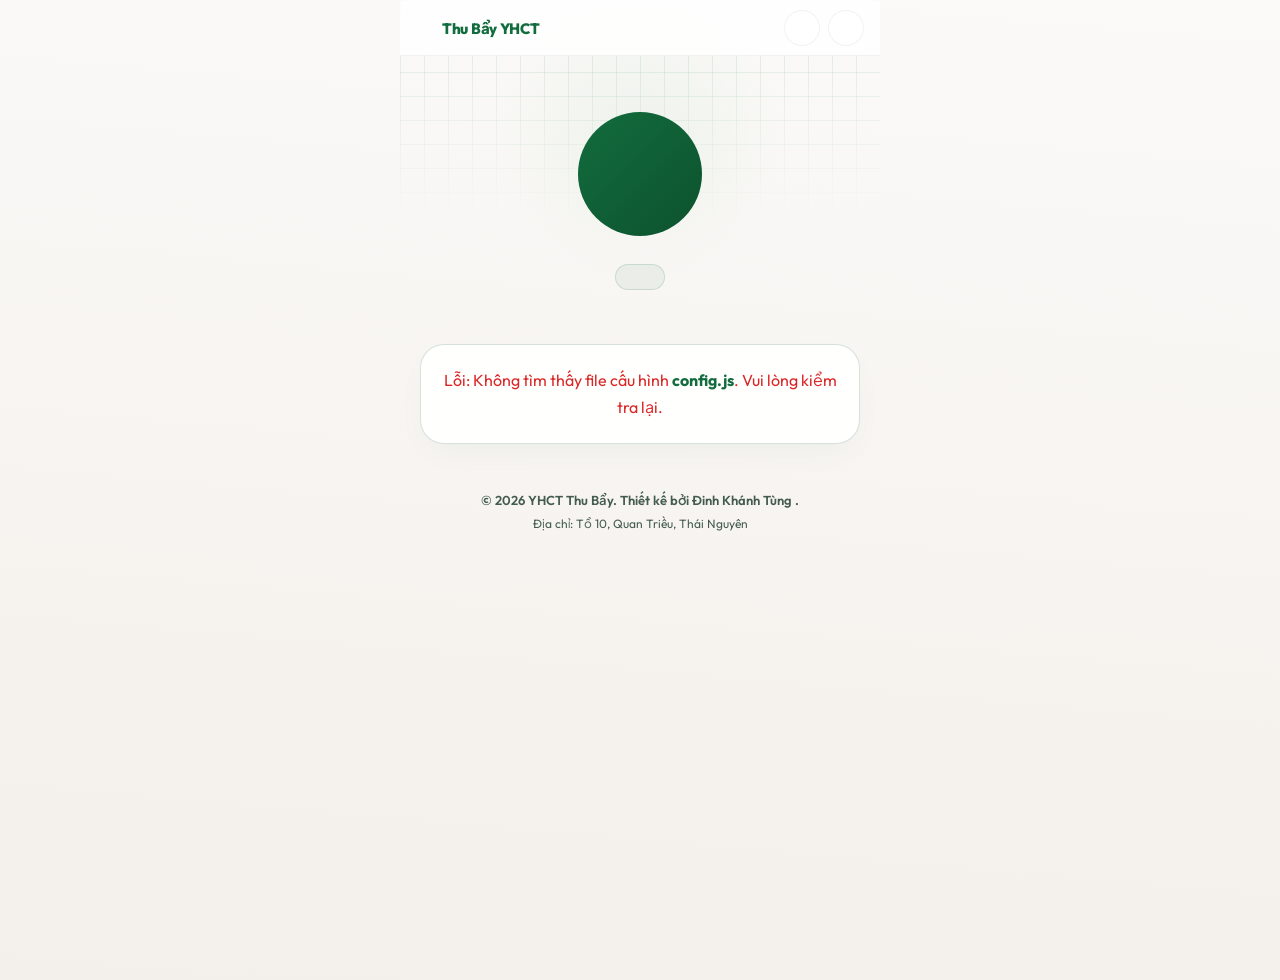
==== index.html @ 87018a1f "Optimize mobile admin UI, add ImgBB auto uploader, and fix browser compatibility" ====
<!DOCTYPE html>
<html lang="vi">

<head>
  <meta charset="UTF-8">
  <meta name="viewport" content="width=device-width, initial-scale=1.0">
  <title>Đông y Thu Bẩy - Y học cổ truyền Thái Nguyên</title>

  <!-- Dynamic Meta Tags will be filled by app.js, fallback here -->
  <meta name="description"
    content="Trang thông tin liên kết của Phòng chẩn trị YHCT Thu Bẩy - Đinh Khánh Tùng.">
  <meta property="og:title" content="Đông y Thu Bẩy - Y học cổ truyền Thái Nguyên">
  <meta property="og:description"
    content="Trang liên kết chính thức của Phòng chẩn trị YHCT Thu Bẩy. Đặt lịch, liên hệ và sản phẩm y khoa thảo dược.">
  <meta property="og:image" content="https://dinhkhanhtung.vercel.app/assets/og_share_viral_banner.jpg">
  <meta property="og:image:width" content="600">
  <meta property="og:image:height" content="315">
  <meta property="og:type" content="website">
  <meta property="og:url" content="https://dinhkhanhtung.vercel.app/">
  <link rel="canonical" href="https://dinhkhanhtung.vercel.app/">

  <!-- Google Fonts: Outfit & Satoshi (fallback to Inter) -->
  <link rel="preconnect" href="https://fonts.googleapis.com">
  <link rel="preconnect" href="https://fonts.gstatic.com" crossorigin>
  <link
    href="https://fonts.googleapis.com/css2?family=Outfit:wght@300;400;500;600;700&family=Plus+Jakarta+Sans:wght@300;400;500;600;700&display=swap"
    rel="stylesheet">

  <!-- Lucide Icons CDN -->
  <script src="https://unpkg.com/lucide@latest"></script>

  <!-- Stylesheets -->
  <link rel="stylesheet" href="style.css?v=2.25.0">

  <!-- JSON-LD Structured Data for SEO -->
  <script type="application/ld+json">
  {
    "@context": "https://schema.org",
    "@type": "MedicalBusiness",
    "name": "Đông y Thu Bẩy",
    "alternateName": "Phòng Chẩn Trị YHCT Thu Bẩy",
    "description": "Phòng chẩn trị y học cổ truyền Thu Bẩy chuyên khám chữa bệnh bằng phương pháp châm cứu, bấm huyệt, thuốc nam gia truyền.",
    "url": "https://dinhkhanhtung.vercel.app/",
    "logo": "https://dinhkhanhtung.vercel.app/assets/avatar_doctor.png",
    "image": "https://dinhkhanhtung.vercel.app/assets/og_share_viral_banner.jpg",
    "telephone": "0982581222",
    "email": "dinhkhanhtung@outlook.com",
    "address": {
      "@type": "PostalAddress",
      "streetAddress": "Tổ 10, Quan Triều",
      "addressLocality": "Thái Nguyên",
      "addressRegion": "Thái Nguyên",
      "addressCountry": "VN"
    },
    "founder": {
      "@type": "Person",
      "name": "Đinh Khánh Tùng",
      "jobTitle": "Thầy thuốc Y học cổ truyền"
    },
    "sameAs": [
<!DOCTYPE html>
<html lang="vi">

<head>
  <meta charset="UTF-8">
  <meta name="viewport" content="width=device-width, initial-scale=1.0">
  <title>Đông y Thu Bẩy - Y học cổ truyền Thái Nguyên</title>

  <!-- Dynamic Meta Tags will be filled by app.js, fallback here -->
  <meta name="description"
    content="Trang thông tin liên kết của Phòng chẩn trị YHCT Thu Bẩy - Đinh Khánh Tùng.">
  <meta property="og:title" content="Đông y Thu Bẩy - Y học cổ truyền Thái Nguyên">
  <meta property="og:description"
    content="Trang liên kết chính thức của Phòng chẩn trị YHCT Thu Bẩy. Đặt lịch, liên hệ và sản phẩm y khoa thảo dược.">
  <meta property="og:image" content="https://dinhkhanhtung.vercel.app/assets/og_share_viral_banner.jpg">
  <meta property="og:image:width" content="600">
  <meta property="og:image:height" content="315">
  <meta property="og:type" content="website">
  <meta property="og:url" content="https://dinhkhanhtung.vercel.app/">
  <link rel="canonical" href="https://dinhkhanhtung.vercel.app/">

  <!-- Google Fonts: Outfit & Satoshi (fallback to Inter) -->
  <link rel="preconnect" href="https://fonts.googleapis.com">
  <link rel="preconnect" href="https://fonts.gstatic.com" crossorigin>
  <link
    href="https://fonts.googleapis.com/css2?family=Outfit:wght@300;400;500;600;700&family=Plus+Jakarta+Sans:wght@300;400;500;600;700&display=swap"
    rel="stylesheet">

  <!-- Lucide Icons CDN -->
  <script src="https://unpkg.com/lucide@latest"></script>

  <!-- Stylesheets -->
  <link rel="stylesheet" href="style.css?v=2.25.0">

  <!-- JSON-LD Structured Data for SEO -->
  <script type="application/ld+json">
  {
    "@context": "https://schema.org",
    "@type": "MedicalBusiness",
    "name": "Đông y Thu Bẩy",
    "alternateName": "Phòng Chẩn Trị YHCT Thu Bẩy",
    "description": "Phòng chẩn trị y học cổ truyền Thu Bẩy chuyên khám chữa bệnh bằng phương pháp châm cứu, bấm huyệt, thuốc nam gia truyền.",
    "url": "https://dinhkhanhtung.vercel.app/",
    "logo": "https://dinhkhanhtung.vercel.app/assets/avatar_doctor.png",
    "image": "https://dinhkhanhtung.vercel.app/assets/og_share_viral_banner.jpg",
    "telephone": "0982581222",
    "email": "dinhkhanhtung@outlook.com",
    "address": {
      "@type": "PostalAddress",
      "streetAddress": "Tổ 10, Quan Triều",
      "addressLocality": "Thái Nguyên",
      "addressRegion": "Thái Nguyên",
      "addressCountry": "VN"
    },
    "founder": {
      "@type": "Person",
      "name": "Đinh Khánh Tùng",
      "jobTitle": "Thầy thuốc Y học cổ truyền"
    },
    "sameAs": [
      "https://www.facebook.com/dinhkhanhtung",
      "https://www.tiktok.com/@dongy_thubay"
    ]
  }
  </script>

  <!-- Configuration (loaded before application logic - bypassed cache) -->
  <script>
    (function() {
      const script = document.createElement('script');
      script.src = 'config.js?v=' + Date.now();
      script.async = false;
      document.head.appendChild(script);
    })();
  </script>
</head>

<body>
  <div id="app-boot-screen" class="app-boot-screen" aria-hidden="true">
    <div class="boot-orb">
      <img src="assets/avatar_doctor.png" alt="">
      <span></span>
    </div>
    <div class="boot-text">Đang chuẩn bị trang tư vấn...</div>
  </div>

  <!-- Sticky Top Header -->
  <header class="sticky-header">
    <div class="header-inner">
      <div class="header-logo">
        <i data-lucide="activity" class="logo-icon"></i>
        <span>Thu Bẩy YHCT</span>
      </div>
      <div class="header-actions">
        <button id="theme-toggle" class="header-btn" aria-label="Chuyển chế độ sáng/tối">
          <i data-lucide="moon"></i>
        </button>
        <button id="admin-trigger" class="header-btn" aria-label="Thống kê" style="display: none;">
          <i data-lucide="bar-chart-2"></i>
        </button>
        <button id="menu-toggle" class="header-btn" aria-label="Menu điều hướng">
          <i data-lucide="menu"></i>
        </button>
      </div>
    </div>
    <!-- Hamburger Dropdown Menu -->
    <nav id="header-nav" class="header-nav">
      <a href="#" class="nav-link-item" data-target="top">
        <i data-lucide="home"></i>
        <span>Trang chủ</span>
      </a>
      <a href="#" class="nav-link-item" data-target="products">
        <i data-lucide="shopping-bag"></i>
        <span>Sản phẩm Đông Y</span>
      </a>
      <a href="#" class="nav-link-item" data-target="booking">
        <i data-lucide="calendar"></i>
        <span>Đặt lịch tư vấn</span>
      </a>
      <a href="#" class="nav-link-item" data-target="services">
        <i data-lucide="layers"></i>
        <span>Dịch vụ công nghệ</span>
      </a>
      <a href="#" class="nav-link-item" data-target="gifts">
        <i data-lucide="gift"></i>
        <span>Quà tặng miễn phí</span>
      </a>
      <a href="#" class="nav-link-item" data-target="faq">
        <i data-lucide="help-circle"></i>
        <span>Hỏi đáp (FAQ)</span>
      </a>
    </nav>
  </header>

  <!-- App Wrapper -->
  <main class="app-container">

    <!-- Profile Section (Header) -->
    <header class="profile-header">
      <div class="avatar-container">
        <img id="profile-avatar" src="" alt="Avatar" class="avatar-img" fetchpriority="high">
        <div class="avatar-ring"></div>
      </div>
      <h1 id="profile-name"></h1>
      <p id="profile-title" class="profile-title"></p>
      <div id="profile-tiktok" class="profile-tiktok">
        <i data-lucide="user"></i>
        <span></span>
      </div>
      <p id="profile-bio" class="profile-bio"></p>
    </header>

    <!-- Dynamic Sections Container -->
    <div id="dynamic-sections" class="dynamic-sections">
      <!-- Generated dynamically by app.js -->
      <div class="skeleton-loader">
        <div class="skeleton-card"></div>
        <div class="skeleton-card"></div>
        <div class="skeleton-card"></div>
      </div>
    </div>

    <!-- Footer -->
    <footer class="app-footer">
      <p class="copyright">© 2026 YHCT Thu Bẩy. Thiết kế bởi Đinh Khánh Tùng .</p>
      <p class="address">Địa chỉ: Tổ 10, Quan Triều, Thái Nguyên</p>
    </footer>

  </main>

  <!-- Back to Top Button -->
  <button id="back-to-top" class="back-to-top" aria-label="Quay lại đầu trang">
    <i data-lucide="arrow-up"></i>
  </button>

  <!-- Stats Modal (Admin View) -->
  <div id="stats-modal" class="modal">
    <div class="modal-content">
      <div class="modal-header">
        <h2>Thống Kê Số Lượt Bấm</h2>
        <button id="close-modal" class="close-btn">&times;</button>
      </div>
      <div class="modal-body">
        <p class="modal-desc">Thống kê nội bộ các lượt click vào liên kết được lưu trên trình duyệt của bạn (dành cho
          Admin):</p>
        <div class="stats-table-wrapper">
          <table class="stats-table">
            <thead>
              <tr>
                <th>Loại / Tên liên kết</th>
                <th>Liên kết</th>
                <th>Số lượt click</th>
              </tr>
            </thead>
            <tbody id="stats-data">
              <tr>
                <td colspan="3" class="no-data">Chưa có dữ liệu tracking nào.</td>
              </tr>
            </tbody>
          </table>
        </div>
        <div class="modal-actions">
          <button id="reset-stats" class="btn btn-danger">Xóa thống kê</button>
          <button id="export-stats" class="btn btn-secondary">Xuất dữ liệu</button>
        </div>
      </div>
    </div>
  </div>

  <!-- Application Logic -->
  <script src="app.js?v=2.25.0"></script>
</body>

</html>
---- style.css ----
/* --------------------------------------------------------------------------
   ASTRIX DESIGN SYSTEM - PREMIUM LINK-IN-BIO (IMPECCABLE & TASTE DESIGN)
   -------------------------------------------------------------------------- */

:root {
  /* Typography */
  --font-primary: 'Outfit', 'Plus Jakarta Sans', system-ui, -apple-system, sans-serif;
  
  /* Color Palette - Premium Organic Oriental Beige & Deep Moss Green */
  --bg-app-gradient: linear-gradient(185deg, #fbfaf8 0%, #f3efea 100%);
  --bg-app: #fbfaf8;
  --bg-card: rgba(255, 255, 255, 0.92);
  --bg-card-hover: rgba(255, 255, 255, 0.98);
  --text-primary: #0a1f14; /* Đen xanh thảo mộc */
  --text-secondary: #243b2e;
  --text-muted: #445c4e;
  
  /* Brand Green (Vibrant Herbal Green) & Accents */
  --color-primary: #126c3d; /* Tăng sắc xanh lá thảo mộc tươi tắn, rực rỡ hơn */
  --color-primary-rgb: 18, 108, 61;
  --color-accent: #0d522e;
  --color-accent-light: rgba(18, 108, 61, 0.06);
  --color-accent-border: rgba(18, 108, 61, 0.15);
  
  /* Borders & Shadows */
  --border-color: rgba(206, 218, 210, 0.8);
  --border-card: 1px solid rgba(206, 218, 210, 0.8);
  --card-shadow: 0 12px 34px -10px rgba(18, 108, 61, 0.06), 0 1px 2px rgba(18, 108, 61, 0.02);
  --hover-shadow: 0 20px 40px -15px rgba(18, 108, 61, 0.12), 0 1px 5px rgba(18, 108, 61, 0.06);
  
  /* Corner Radius */
  --radius-lg: 24px;
  --radius-md: 16px;
  --radius-sm: 10px;
  
  /* Touch target & Transitions */
  --touch-target: 50px;
  --transition-cubic: all 0.4s cubic-bezier(0.16, 1, 0.3, 1);
  --viewport-max-width: 480px;
  
  /* Glassmorphism */
  --glass-blur: blur(16px);
}

[data-theme="dark"] {
  --bg-app-gradient: linear-gradient(185deg, #060e0a 0%, #0c1811 100%);
  --bg-app: #060e0a;
  --bg-card: rgba(15, 27, 20, 0.75);
  --bg-card-hover: rgba(20, 36, 27, 0.85);
  --text-primary: #ecf5ef;
  --text-secondary: #c3d2c8;
  --text-muted: #8ba293;
  
  --color-primary: #2ecc71; /* Xanh lục tươi sáng hơn nữa trên nền tối */
  --color-primary-rgb: 46, 204, 113;
  --color-accent: #58d68d;
  --color-accent-light: rgba(46, 204, 113, 0.08);
  --color-accent-border: rgba(46, 204, 113, 0.2);
  
  --border-color: rgba(20, 36, 27, 0.6);
  --border-card: 1px solid rgba(255, 255, 255, 0.05);
  --card-shadow: 0 16px 36px -12px rgba(0, 0, 0, 0.5), 0 1px 3px rgba(0, 0, 0, 0.25);
  --hover-shadow: 0 24px 44px -16px rgba(46, 204, 113, 0.25), 0 1px 6px rgba(46, 204, 113, 0.1);
}

/* Global Reset & Base */
* {
  box-sizing: border-box;
  margin: 0;
  padding: 0;
  -webkit-tap-highlight-color: transparent;
}

body {
  font-family: var(--font-primary);
  background: var(--bg-app-gradient);
  background-color: var(--bg-app);
  color: var(--text-primary);
  min-height: 100vh;
  display: flex;
  justify-content: center;
  align-items: flex-start;
  transition: background-color 0.4s ease, color 0.4s ease;
  overflow-x: hidden;
  padding-bottom: 80px; /* Chống đè bottom bar trên mọi màn hình */
}

/* Custom Scrollbar */
::-webkit-scrollbar {
  width: 6px;
}
::-webkit-scrollbar-track {
  background: transparent;
}
::-webkit-scrollbar-thumb {
  background: var(--border-color);
  border-radius: 10px;
}
::-webkit-scrollbar-thumb:hover {
  background: var(--text-muted);
}

/* Main Container */
.app-container {
  width: 100%;
  max-width: var(--viewport-max-width);
  padding: 76px 20px 90px 20px; /* Tăng padding-top để tránh bị Header đè */
  display: flex;
  flex-direction: column;
  min-height: 100vh;
  position: relative;
}

/* Ambient glow in background for Premium feeling */
.app-container::before {
  content: "";
  position: absolute;
  top: 15%;
  left: 50%;
  transform: translate(-50%, -50%);
  width: 300px;
  height: 300px;
  border-radius: 50%;
  background: radial-gradient(circle, rgba(21, 128, 61, 0.05) 0%, rgba(21, 128, 61, 0) 70%);
  z-index: 0;
  pointer-events: none;
}

[data-theme="dark"] .app-container::before {
  background: radial-gradient(circle, rgba(34, 197, 94, 0.05) 0%, rgba(34, 197, 94, 0) 70%);
}

/* ============ STICKY HEADER & HAMBURGER ============ */
.sticky-header {
  position: fixed;
  top: 0;
  left: 50%;
  transform: translateX(-50%);
  width: 100%;
  max-width: var(--viewport-max-width);
  height: 56px;
  background-color: rgba(255, 255, 255, 0.85);
  backdrop-filter: blur(16px) saturate(180%);
  -webkit-backdrop-filter: blur(16px) saturate(180%);
  border-bottom: 1px solid rgba(0, 0, 0, 0.05);
  z-index: 1000;
  display: flex;
  flex-direction: column;
}

[data-theme="dark"] .sticky-header {
  background-color: rgba(9, 13, 22, 0.85);
  border-bottom: 1px solid rgba(255, 255, 255, 0.05);
}

.header-inner {
  width: 100%;
  height: 100%;
  padding: 0 16px;
  display: flex;
  align-items: center;
  justify-content: space-between;
}

.header-logo {
  display: flex;
  align-items: center;
  gap: 8px;
  color: var(--color-primary);
  font-weight: 800;
  font-size: 15px;
  letter-spacing: -0.3px;
}

.logo-icon {
  width: 18px;
  height: 18px;
  color: var(--color-primary);
}

.header-actions {
  display: flex;
  align-items: center;
  gap: 8px;
}

.header-btn {
  width: 36px;
  height: 36px;
  border-radius: 50%;
  border: 1px solid rgba(0, 0, 0, 0.05);
  background-color: rgba(255, 255, 255, 0.5);
  color: var(--text-primary);
  display: flex;
  align-items: center;
  justify-content: center;
  cursor: pointer;
  transition: var(--transition-cubic);
}

[data-theme="dark"] .header-btn {
  border-color: rgba(255, 255, 255, 0.05);
  background-color: rgba(21, 28, 44, 0.5);
}

.header-btn:hover {
  transform: scale(1.05);
  border-color: var(--color-primary);
  color: var(--color-primary);
}

.header-btn i, .header-btn svg {
  width: 16px;
  height: 16px;
}

/* Dropdown Navigation Menu */
.header-nav {
  position: absolute;
  top: 56px;
  left: 0;
  width: 100%;
  background-color: rgba(255, 255, 255, 0.95);
  backdrop-filter: blur(20px);
  -webkit-backdrop-filter: blur(20px);
  border-bottom: 1px solid rgba(0, 0, 0, 0.06);
  display: flex;
  flex-direction: column;
  padding: 8px 16px;
  gap: 4px;
  opacity: 0;
  transform: translateY(-10px);
  pointer-events: none;
  transition: all 0.3s cubic-bezier(0.16, 1, 0.3, 1);
  z-index: 999;
  box-shadow: 0 10px 25px -5px rgba(0,0,0,0.05);
}

[data-theme="dark"] .header-nav {
  background-color: rgba(9, 13, 22, 0.95);
  border-bottom: 1px solid rgba(255, 255, 255, 0.06);
  box-shadow: 0 10px 25px -5px rgba(0, 0, 0, 0.3);
}

.header-nav.show {
  opacity: 1;
  transform: translateY(0);
  pointer-events: auto;
}

.nav-link-item {
  display: flex;
  align-items: center;
  gap: 12px;
  padding: 12px 14px;
  border-radius: var(--radius-sm);
  color: var(--text-primary);
  text-decoration: none;
  font-weight: 700;
  font-size: 13.5px;
  transition: all 0.2s ease;
}

.nav-link-item:hover {
  background-color: var(--color-accent-light);
  color: var(--color-primary);
  transform: translateX(4px);
}

.nav-link-item i, .nav-link-item svg {
  width: 16px;
  height: 16px;
  color: var(--color-primary);
}

/* Cover Banner (caro nhạt) phía trên profile */
.app-container::after {
  content: "";
  position: absolute;
  top: 0;
  left: 0;
  right: 0;
  height: 220px;
  background-image:
    linear-gradient(rgba(21, 128, 61, 0.16) 1px, transparent 1px),
    linear-gradient(90deg, rgba(21, 128, 61, 0.16) 1px, transparent 1px);
  background-size: 24px 24px;
  mask-image: linear-gradient(to bottom, rgba(0,0,0,0.8) 0%, rgba(0,0,0,0) 100%);
  -webkit-mask-image: linear-gradient(to bottom, rgba(0,0,0,0.8) 0%, rgba(0,0,0,0) 100%);
  z-index: 0;
  pointer-events: none;
}

[data-theme="dark"] .app-container::after {
  background-image:
    linear-gradient(rgba(236, 253, 245, 0.28) 1px, transparent 1px),
    linear-gradient(90deg, rgba(236, 253, 245, 0.28) 1px, transparent 1px);
}

.app-boot-screen {
  position: fixed;
  inset: 0;
  z-index: 10000002;
  display: flex;
  flex-direction: column;
  align-items: center;
  justify-content: center;
  gap: 16px;
  background:
    radial-gradient(circle at 50% 38%, rgba(34, 197, 94, 0.2), transparent 34%),
    var(--bg-app-gradient);
  opacity: 1;
  visibility: visible;
  transition: opacity 0.45s ease, visibility 0.45s ease;
}

.app-boot-screen.is-hidden {
  opacity: 0;
  visibility: hidden;
  pointer-events: none;
}

.boot-orb {
  position: relative;
  width: 92px;
  height: 92px;
  border-radius: 50%;
  display: grid;
  place-items: center;
}

.boot-orb::before {
  content: "";
  position: absolute;
  inset: -7px;
  border-radius: 50%;
  border: 2px solid rgba(var(--color-primary-rgb), 0.18);
  border-top-color: var(--color-primary);
  animation: boot-spin 1.05s linear infinite;
}

.boot-orb img {
  width: 82px;
  height: 82px;
  border-radius: 50%;
  object-fit: cover;
  border: 4px solid var(--bg-app);
  box-shadow: 0 18px 48px rgba(0, 0, 0, 0.18);
}

.boot-orb span {
  position: absolute;
  right: 4px;
  bottom: 8px;
  width: 14px;
  height: 14px;
  border-radius: 50%;
  background-color: #22c55e;
  border: 3px solid var(--bg-app);
}

.boot-text {
  color: var(--text-secondary);
  font-size: 13px;
  font-weight: 800;
}

@keyframes boot-spin {
  to { transform: rotate(360deg); }
}

@keyframes loading-skeleton {
  0% { background-position: 200% 0; }
  100% { background-position: -200% 0; }
}

@keyframes spin {
  to { transform: rotate(360deg); }
}

/* Profile Header - Premium Viewport-locked */
.profile-header {
  position: relative;
  z-index: 1;
  text-align: center;
  margin-top: 40px;
  margin-bottom: 36px;
  display: flex;
  flex-direction: column;
  align-items: center;
}

.avatar-container {
  position: relative;
  width: 116px;
  height: 116px;
  margin-bottom: 20px;
}

.avatar-img {
  width: 100%;
  height: 100%;
  border-radius: 50%;
  object-fit: cover;
  border: 4px solid var(--bg-app);
  box-shadow: var(--card-shadow);
  z-index: 2;
  position: relative;
  opacity: 0;
  transition: opacity 0.35s ease;
}

.avatar-img.is-loaded {
  opacity: 1;
}

.avatar-container::before {
  content: "";
  position: absolute;
  inset: 10px;
  border-radius: 50%;
  background: linear-gradient(90deg, var(--bg-card) 25%, var(--border-color) 50%, var(--bg-card) 75%);
  background-size: 200% 100%;
  animation: loading-skeleton 1.2s infinite;
  z-index: 1;
}

.avatar-ring {
  position: absolute;
  top: -4px;
  left: -4px;
  right: -4px;
  bottom: -4px;
  border-radius: 50%;
  background: linear-gradient(135deg, var(--color-primary), var(--color-accent));
  z-index: 1;
  animation: pulse-ring 4s cubic-bezier(0.25, 0.8, 0.25, 1) infinite;
}

@keyframes pulse-ring {
  0% { transform: scale(1); opacity: 0.8; }
  50% { transform: scale(1.04); opacity: 0.4; }
  100% { transform: scale(1); opacity: 0.8; }
}

.profile-header h1 {
  font-size: 28px;
  font-weight: 800;
  letter-spacing: -0.8px;
  margin-bottom: 4px;
  color: var(--text-primary);
  line-height: 1.2;
}

.profile-title {
  font-size: 15px;
  font-weight: 700;
  color: var(--color-primary);
  margin-bottom: 8px;
  letter-spacing: 1px;
  text-transform: uppercase;
}

.profile-tiktok {
  display: inline-flex;
  align-items: center;
  gap: 6px;
  background-color: var(--color-accent-light);
  border: 1px solid var(--color-accent-border);
  padding: 5px 14px;
  border-radius: 24px;
  font-size: 14px;
  font-weight: 700;
  color: var(--color-primary);
  margin-bottom: 18px;
  cursor: pointer;
  transition: var(--transition-cubic);
}

.profile-tiktok:hover {
  background-color: var(--color-primary);
  color: #ffffff;
  transform: translateY(-1px);
}

.profile-tiktok i {
  width: 14px;
  height: 14px;
}

.profile-bio {
  font-size: 15px;
  line-height: 1.6;
  color: var(--text-secondary);
  max-width: 92%;
  margin: 0 auto;
  font-weight: 400;
  white-space: pre-line;
}

/* Sections Container */
.dynamic-sections {
  position: relative;
  z-index: 1;
  display: flex;
  flex-direction: column;
  gap: 32px;
  width: 100%;
}

/* Section Wrapper */
.section-wrapper {
  display: flex;
  flex-direction: column;
  gap: 14px;
  width: 100%;
}

.section-title {
  font-size: 19px;
  font-weight: 800;
  color: var(--text-primary);
  padding-left: 6px;
  border-left: 4px solid var(--color-primary);
  line-height: 1.1;
  letter-spacing: -0.3px;
}

/* Section Type: Social Links (Single Column List for Clean Display) */
.social-links-grid {
  display: flex;
  flex-direction: column;
  gap: 10px;
  width: 100%;
}

.social-btn {
  min-height: 58px;
  display: flex;
  align-items: center;
  gap: 12px;
  background-color: var(--bg-card);
  backdrop-filter: var(--glass-blur);
  border: var(--border-card);
  border-radius: var(--radius-md);
  padding: 12px 16px;
  text-decoration: none;
  color: var(--text-primary);
  font-weight: 700;
  font-size: 15px;
  box-shadow: var(--card-shadow);
  transition: var(--transition-cubic);
}

.social-btn:hover, .social-btn:active {
  transform: translateY(-3px);
  border-color: var(--color-primary);
  background-color: var(--bg-card-hover);
  box-shadow: var(--hover-shadow);
}

/* Highlight specific platform to create rhythm */
.social-btn[href*="zalo.me"] {
  background: linear-gradient(135deg, var(--bg-card), var(--color-accent-light));
  border: 1px solid var(--color-accent-border);
}

.social-btn img {
  width: 30px;
  height: 30px;
  object-fit: contain;
  border-radius: 6px;
}

.social-btn .platform-label {
  flex-grow: 1;
}

.social-btn i {
  color: var(--text-muted);
  width: 18px;
  height: 18px;
  transition: var(--transition-cubic);
}

.social-btn:hover i {
  color: var(--color-primary);
  transform: translateX(2px);
}

/* Section Type: Text Block */
.text-block-card {
  background-color: var(--bg-card);
  backdrop-filter: var(--glass-blur);
  border: var(--border-card);
  border-radius: var(--radius-lg);
  padding: 22px;
  box-shadow: var(--card-shadow);
}

.text-block-content {
  font-size: 16px;
  line-height: 1.7;
  color: var(--text-secondary);
}

.text-block-content strong {
  color: var(--color-primary);
  font-weight: 700;
}

/* Section Type: Project Grid (Full Width Image Card for App display) */
.project-bento-grid {
  display: flex;
  flex-direction: row;
  overflow-x: auto;
  scroll-snap-type: x mandatory;
  scroll-behavior: smooth;
  -webkit-overflow-scrolling: touch;
  gap: 16px;
  width: 100%;
  padding-bottom: 12px;
  scrollbar-width: none; /* Hide scrollbar for Firefox */
}

.project-bento-grid::-webkit-scrollbar {
  display: none; /* Hide scrollbar for Chrome/Safari */
}

.project-card {
  flex: 0 0 85%;
  scroll-snap-align: start;
  background-color: var(--bg-card);
  backdrop-filter: var(--glass-blur);
  border: var(--border-card);
  border-radius: var(--radius-lg);
  overflow: hidden;
  box-shadow: var(--card-shadow);
  display: flex;
  flex-direction: column;
  transition: var(--transition-cubic);
  text-decoration: none;
  cursor: pointer;
}

.project-card:hover, .project-card:active {
  transform: translateY(-2px);
  box-shadow: var(--hover-shadow);
  border-color: rgba(var(--color-primary-rgb), 0.25);
}

/* Full Width Image view */
.project-image-wrapper {
  position: relative;
  width: 100%;
  height: auto;
  aspect-ratio: 16 / 9;
  overflow: hidden;
  background-color: rgba(0,0,0,0.02);
}

.project-image-wrapper::before,
.service-image-wrapper::before {
  content: "";
  position: absolute;
  inset: 0;
  background: linear-gradient(90deg, rgba(255,255,255,0.1) 25%, rgba(var(--color-primary-rgb),0.12) 50%, rgba(255,255,255,0.1) 75%);
  background-size: 200% 100%;
  animation: loading-skeleton 1.35s infinite;
  z-index: 0;
}

.project-image {
  width: 100%;
  height: 100%;
  object-fit: contain;
  transition: var(--transition-cubic);
  background-color: rgba(0, 0, 0, 0.03);
  position: relative;
  z-index: 1;
}

[data-theme="dark"] .project-image {
  background-color: rgba(255, 255, 255, 0.02);
}

.project-card:hover .project-image {
  transform: scale(1.04);
}

.project-tag {
  position: absolute;
  top: 12px;
  left: 12px;
  background-color: rgba(15, 23, 42, 0.8);
  color: #ffffff;
  padding: 4px 10px;
  border-radius: 20px;
  font-size: 11px;
  font-weight: 700;
  text-transform: uppercase;
  backdrop-filter: blur(4px);
  letter-spacing: 0.5px;
}

.project-info {
  padding: 20px;
  display: flex;
  flex-direction: column;
  gap: 10px;
  flex-grow: 1;
}

.project-text {
  flex-grow: 1;
  display: flex;
  flex-direction: column;
  gap: 8px;
}

.project-usage {
  font-size: 11.5px;
  color: var(--color-primary);
  font-weight: 700;
  display: inline-flex;
  align-items: center;
  gap: 4px;
  padding: 4px 0;
}

.project-info h3 {
  font-size: 17px;
  font-weight: 800;
  line-height: 1.3;
  color: var(--text-primary);
  display: -webkit-box;
  -webkit-line-clamp: 2;
  -webkit-box-orient: vertical;
  overflow: hidden;
}

.project-info p {
  font-size: 13.5px;
  color: var(--text-secondary);
  line-height: 1.5;
  margin-bottom: 2px;
  display: -webkit-box;
  -webkit-line-clamp: 3;
  -webkit-box-orient: vertical;
  overflow: hidden;
}

.project-cta {
  margin-top: auto; /* Cố định nút ở đáy card, luôn thẳng hàng ngang */
  align-self: flex-start;
  background-color: var(--color-accent-light);
  border: 1px solid var(--color-accent-border);
  color: var(--color-primary);
  padding: 10px 20px;
  border-radius: var(--radius-md);
  font-weight: 700;
  font-size: 14px;
  text-decoration: none;
  display: inline-flex;
  align-items: center;
  gap: 8px;
  min-height: var(--touch-target);
  transition: var(--transition-cubic);
}

.project-cta:hover {
  background-color: var(--color-primary);
  color: #ffffff;
  border-color: var(--color-primary);
}

.project-cta i {
  width: 16px;
  height: 16px;
}

/* Section Type: Affiliate List (E-commerce Style List 1 Column like TikTok Shop) */
.affiliate-container {
  display: flex;
  flex-direction: row;
  overflow-x: auto;
  scroll-snap-type: x mandatory;
  scroll-behavior: smooth;
  -webkit-overflow-scrolling: touch;
  gap: 12px;
  width: 100%;
  padding-bottom: 12px;
  scrollbar-width: none; /* Hide scrollbar for Firefox */
}

.affiliate-container::-webkit-scrollbar {
  display: none; /* Hide scrollbar for Chrome/Safari */
}

.affiliate-card {
  flex: 0 0 65%;
  scroll-snap-align: start;
  background-color: var(--bg-card);
  backdrop-filter: var(--glass-blur);
  border: var(--border-card);
  border-radius: var(--radius-lg);
  overflow: hidden;
  box-shadow: var(--card-shadow);
  display: flex;
  flex-direction: column;
  height: auto;
  transition: var(--transition-cubic);
  text-decoration: none;
  cursor: pointer;
}

.affiliate-card:hover, .affiliate-card:active {
  transform: translateY(-2px);
  border-color: rgba(var(--color-primary-rgb), 0.25);
  box-shadow: var(--hover-shadow);
}

.affiliate-image-wrapper {
  width: 100%;
  aspect-ratio: 1 / 1;
  overflow: hidden;
  flex-shrink: 0;
  background-color: rgba(0,0,0,0.02);
  border-bottom: var(--border-card);
}

.affiliate-image {
  width: 100%;
  height: 100%;
  object-fit: cover;
  transition: var(--transition-cubic);
}

.affiliate-card:hover .affiliate-image {
  transform: scale(1.03);
}

.affiliate-info {
  padding: 12px;
  display: flex;
  flex-direction: column;
  justify-content: space-between;
  flex-grow: 1;
  gap: 10px;
}

.affiliate-text {
  display: flex;
  flex-direction: column;
  text-align: left;
  flex-grow: 1;
}

.affiliate-name {
  font-size: 13.5px;
  font-weight: 700;
  line-height: 1.35;
  color: var(--text-primary);
  margin-bottom: 4px;
  display: -webkit-box;
  -webkit-line-clamp: 2;
  -webkit-box-orient: vertical;
  overflow: hidden;
}

.affiliate-price {
  font-size: 14.5px;
  font-weight: 800;
  color: #dc2626;
  margin-bottom: 2px;
}

[data-theme="dark"] .affiliate-price {
  color: #ef4444;
}

.affiliate-discount {
  font-size: 11px;
  color: var(--text-muted);
  font-weight: 500;
  line-height: 1.3;
  display: -webkit-box;
  -webkit-line-clamp: 2;
  -webkit-box-orient: vertical;
  overflow: hidden;
}

.affiliate-cta {
  background-color: var(--color-primary);
  color: #ffffff;
  border: none;
  padding: 8px 12px;
  border-radius: var(--radius-sm);
  font-weight: 700;
  font-size: 12px;
  display: inline-flex;
  align-items: center;
  justify-content: center;
  gap: 6px;
  min-height: 36px;
  width: 100%;
  margin-top: auto;
  transition: var(--transition-cubic);
}

/* Multi-channel branding colors */
.affiliate-cta.tiktok {
  background-color: #fe2c55;
  color: #ffffff;
}
.affiliate-cta.tiktok:hover {
  background-color: #e0244a;
}

.affiliate-cta.shopee {
  background-color: #ee4d2d;
  color: #ffffff;
}
.affiliate-cta.shopee:hover {
  background-color: #d63e1f;
}

.affiliate-cta.lazada {
  background-color: #f51c76;
  color: #ffffff;
}
.affiliate-cta.lazada:hover {
  background-color: #dd1365;
}

.affiliate-cta.other:hover {
  background-color: var(--color-accent);
}

.affiliate-cta i {
  width: 13px;
  height: 13px;
}


@media (max-width: 360px) {
  .affiliate-info {
    flex-direction: column;
    align-items: flex-start;
    gap: 8px;
  }
  .affiliate-cta {
    width: 100%;
  }
}

/* Section Type: Bank QR code & Bank details */
.bank-transfer-card {
  background-color: var(--bg-card);
  backdrop-filter: var(--glass-blur);
  border: var(--border-card);
  border-radius: var(--radius-lg);
  padding: 24px;
  box-shadow: var(--card-shadow);
  display: flex;
  flex-direction: column;
  align-items: center;
  text-align: center;
  gap: 18px;
}

.bank-qr-wrapper {
  width: 220px;
  height: 220px;
  background-color: #ffffff;
  border: 1px solid var(--border-color);
  border-radius: var(--radius-md);
  padding: 10px;
  box-shadow: 0 4px 15px rgba(0, 0, 0, 0.05);
}

.bank-qr-img {
  width: 100%;
  height: 100%;
  object-fit: contain;
}

.bank-details {
  display: flex;
  flex-direction: column;
  gap: 8px;
  width: 100%;
}

.bank-row {
  display: flex;
  justify-content: space-between;
  align-items: center;
  padding: 10px 14px;
  background-color: rgba(0, 0, 0, 0.02);
  border-radius: var(--radius-sm);
  font-size: 15px;
}

[data-theme="dark"] .bank-row {
  background-color: rgba(255, 255, 255, 0.03);
}

.bank-label {
  font-weight: 600;
  color: var(--text-muted);
}

.bank-value {
  font-weight: 700;
  color: var(--text-primary);
  display: flex;
  align-items: center;
  gap: 8px;
}

.copy-btn {
  background: none;
  border: none;
  color: var(--color-primary);
  cursor: pointer;
  padding: 4px;
  display: flex;
  align-items: center;
  justify-content: center;
  border-radius: 4px;
  transition: var(--transition-cubic);
}

.copy-btn:hover {
  background-color: var(--color-accent-light);
  color: var(--color-accent);
}

.copy-btn i {
  width: 16px;
  height: 16px;
}

.bank-note {
  font-size: 13px;
  color: var(--text-muted);
  line-height: 1.5;
  border-top: 1px dashed var(--border-color);
  padding-top: 14px;
  width: 100%;
  font-weight: 500;
}

/* Skeleton Loading card dynamically size */
.skeleton-loader {
  display: flex;
  flex-direction: column;
  gap: 20px;
}

.skeleton-card {
  height: 150px;
  background: linear-gradient(90deg, var(--bg-card) 25%, var(--border-color) 50%, var(--bg-card) 75%);
  background-size: 200% 100%;
  animation: loading-skeleton 1.5s infinite;
  border-radius: var(--radius-lg);
  border: var(--border-card);
}

/* Footer Section */
.app-footer {
  text-align: center;
  margin-top: 48px;
  display: flex;
  flex-direction: column;
  gap: 8px;
  position: relative;
  z-index: 1;
}

.copyright {
  font-size: 13px;
  font-weight: 600;
  color: var(--text-muted);
}

.address {
  font-size: 12px;
  color: var(--text-muted);
  line-height: 1.4;
}

/* Back to Top Button */
.back-to-top {
  position: fixed;
  bottom: 80px; /* Đẩy lên trên Bottom Bar trên mọi thiết bị để không bị che khuất */
  right: calc(50% - (var(--viewport-max-width) / 2) + 20px);
  width: 48px;
  height: 48px;
  border-radius: 50%;
  background-color: var(--color-primary);
  color: #ffffff;
  border: none;
  display: flex;
  justify-content: center;
  align-items: center;
  cursor: pointer;
  box-shadow: 0 8px 24px rgba(var(--color-primary-rgb), 0.35);
  z-index: 99;
  opacity: 0;
  transform: translateY(20px);
  transition: var(--transition-cubic);
  pointer-events: none;
}

@media (max-width: 520px) {
  .back-to-top {
    right: 20px;
  }
}

.back-to-top.show {
  opacity: 1;
  transform: translateY(0);
  pointer-events: auto;
}

.back-to-top:hover {
  background-color: var(--color-accent);
  transform: translateY(-3px) scale(1.05);
  box-shadow: 0 10px 28px rgba(var(--color-primary-rgb), 0.45);
}

.back-to-top i {
  width: 20px;
  height: 20px;
}

/* Modals & Stats Dashboard */
.modal {
  position: fixed;
  top: 0;
  left: 0;
  right: 0;
  bottom: 0;
  background-color: rgba(9, 13, 22, 0.7);
  backdrop-filter: blur(8px);
  display: flex;
  justify-content: center;
  align-items: center;
  z-index: 200;
  opacity: 0;
  pointer-events: none;
  transition: var(--transition-cubic);
}

.modal.show {
  opacity: 1;
  pointer-events: auto;
}

.modal-content {
  background-color: var(--bg-card);
  border: var(--border-card);
  width: 92%;
  max-width: 440px;
  border-radius: var(--radius-lg);
  overflow: hidden;
  box-shadow: var(--card-shadow);
  transform: scale(0.92);
  transition: var(--transition-cubic);
}

.modal.show .modal-content {
  transform: scale(1);
}

.modal-header {
  padding: 18px 22px;
  border-bottom: var(--border-card);
  display: flex;
  justify-content: space-between;
  align-items: center;
}

.modal-header h2 {
  font-size: 19px;
  font-weight: 800;
  color: var(--text-primary);
}

.close-btn {
  background: none;
  border: none;
  font-size: 26px;
  cursor: pointer;
  color: var(--text-muted);
  transition: var(--transition-cubic);
}

.close-btn:hover {
  color: var(--text-primary);
  transform: scale(1.1);
}

.modal-body {
  padding: 22px;
  display: flex;
  flex-direction: column;
  gap: 18px;
}

.modal-desc {
  font-size: 14px;
  color: var(--text-secondary);
  line-height: 1.5;
}

.stats-table-wrapper {
  max-height: 240px;
  overflow-y: auto;
  border: var(--border-card);
  border-radius: var(--radius-md);
}

.stats-table {
  width: 100%;
  border-collapse: collapse;
  font-size: 13px;
  text-align: left;
}

.stats-table th {
  background-color: rgba(0, 0, 0, 0.02);
  padding: 12px 14px;
  font-weight: 700;
  color: var(--text-secondary);
  border-bottom: var(--border-card);
}

[data-theme="dark"] .stats-table th {
  background-color: rgba(255, 255, 255, 0.02);
}

.stats-table td {
  padding: 12px 14px;
  border-bottom: var(--border-card);
  color: var(--text-primary);
  max-width: 160px;
  overflow: hidden;
  text-overflow: ellipsis;
  white-space: nowrap;
}

.stats-table tr:last-child td {
  border-bottom: none;
}

.no-data {
  text-align: center;
  color: var(--text-muted);
  padding: 24px !important;
}

.modal-actions {
  display: flex;
  gap: 12px;
  margin-top: 8px;
}

.btn {
  flex: 1;
  min-height: 42px;
  border-radius: var(--radius-sm);
  border: none;
  font-weight: 700;
  font-size: 14px;
  cursor: pointer;
  display: flex;
  justify-content: center;
  align-items: center;
  transition: var(--transition-cubic);
}

.btn-danger {
  background-color: #ef4444;
  color: #ffffff;
}

.btn-danger:hover {
  background-color: #dc2626;
  transform: translateY(-1px);
}

.btn-secondary {
  background-color: var(--bg-app);
  color: var(--text-primary);
  border: var(--border-card);
}

.btn-secondary:hover {
  border-color: var(--text-muted);
  transform: translateY(-1px);
}

/* Section Type: Appointment Booking (Form) */
.booking-card {
  background-color: var(--bg-card);
  backdrop-filter: var(--glass-blur);
  border: var(--border-card);
  border-radius: var(--radius-lg);
  padding: 22px;
  box-shadow: var(--card-shadow);
  width: 100%;
}

.booking-form {
  display: flex;
  flex-direction: column;
  gap: 16px;
  margin-top: 14px;
}

.booking-field {
  display: flex;
  flex-direction: column;
  gap: 6px;
}

.booking-field label {
  font-size: 13px;
  font-weight: 700;
  color: var(--text-secondary);
}

.booking-input, .booking-select, .booking-textarea {
  width: 100%;
  background-color: rgba(0, 0, 0, 0.03);
  border: 1px solid rgba(0, 0, 0, 0.08);
  border-radius: var(--radius-sm);
  padding: 12px 14px;
  font-family: inherit;
  font-size: 14.5px;
  color: var(--text-primary);
  outline: none;
  transition: var(--transition-cubic);
}

[data-theme="dark"] .booking-input, 
[data-theme="dark"] .booking-select, 
[data-theme="dark"] .booking-textarea {
  background-color: rgba(255, 255, 255, 0.02);
  border-color: rgba(255, 255, 255, 0.08);
}

.booking-input:focus, .booking-select:focus, .booking-textarea:focus {
  border-color: var(--color-primary);
  background-color: var(--bg-card);
  box-shadow: 0 0 0 3px rgba(34, 197, 94, 0.15);
}

.booking-textarea {
  height: 80px;
  resize: none;
}

.booking-submit-btn {
  background-color: var(--color-primary);
  color: #ffffff;
  border: none;
  border-radius: var(--radius-sm);
  padding: 14px;
  font-weight: 700;
  font-size: 15px;
  cursor: pointer;
  display: flex;
  justify-content: center;
  align-items: center;
  gap: 8px;
  transition: var(--transition-cubic);
  margin-top: 6px;
  min-height: var(--touch-target);
}

.booking-submit-btn:hover {
  background-color: var(--color-accent);
  transform: translateY(-2px);
}

.booking-success-message {
  display: flex;
  flex-direction: column;
  align-items: center;
  justify-content: center;
  text-align: center;
  padding: 30px 10px;
  gap: 14px;
}

.booking-success-icon {
  width: 54px;
  height: 54px;
  border-radius: 50%;
  background-color: rgba(34, 197, 94, 0.1);
  color: var(--color-primary);
  display: flex;
  justify-content: center;
  align-items: center;
}

.booking-success-title {
  font-size: 18px;
  font-weight: 800;
  color: var(--text-primary);
}

.booking-success-desc {
  font-size: 14px;
  color: var(--text-secondary);
  line-height: 1.5;
}

/* Section Type: Patient Reviews (Testimonials Slider) */
.reviews-container {
  display: flex;
  flex-direction: row;
  overflow-x: auto;
  scroll-snap-type: x mandatory;
  scroll-behavior: smooth;
  -webkit-overflow-scrolling: touch;
  gap: 12px;
  width: 100%;
  padding-bottom: 12px;
  scrollbar-width: none;
}

.reviews-container::-webkit-scrollbar {
  display: none;
}

.review-card {
  flex: 0 0 55%; /* Chiều dọc đứng của screenshot tin nhắn điện thoại */
  scroll-snap-align: start;
  background-color: var(--bg-card);
  backdrop-filter: var(--glass-blur);
  border: var(--border-card);
  border-radius: var(--radius-lg);
  overflow: hidden;
  box-shadow: var(--card-shadow);
  display: flex;
  flex-direction: column;
  transition: var(--transition-cubic);
  cursor: zoom-in;
}

.review-card:hover {
  transform: scale(1.02);
  border-color: rgba(var(--color-primary-rgb), 0.25);
}

.review-image-wrapper {
  width: 100%;
  height: 280px; /* Tỉ lệ đứng cao cho screenshot tin nhắn */
  overflow: hidden;
  position: relative;
  background-color: rgba(0, 0, 0, 0.02);
}

.review-image {
  width: 100%;
  height: 100%;
  object-fit: cover;
  transition: var(--transition-cubic);
}

.review-info {
  padding: 10px 12px;
  border-top: var(--border-card);
}

.review-caption {
  font-size: 12px;
  font-weight: 600;
  color: var(--text-secondary);
  line-height: 1.4;
  display: -webkit-box;
  -webkit-line-clamp: 2;
  -webkit-box-orient: vertical;
  overflow: hidden;
  text-align: center;
}

/* Lightbox overlay for zooming screenshot reviews */
.review-lightbox {
  position: fixed;
  top: 0;
  left: 0;
  right: 0;
  bottom: 0;
  background-color: rgba(11, 15, 25, 0.95);
  backdrop-filter: blur(8px);
  display: flex;
  justify-content: center;
  align-items: center;
  z-index: 2000;
  opacity: 0;
  pointer-events: none;
  transition: var(--transition-cubic);
  padding: 20px;
  cursor: zoom-out;
}

.review-lightbox.show {
  opacity: 1;
  pointer-events: auto;
}

.lightbox-content-wrapper {
  position: relative;
  max-width: 90%;
  max-height: 85vh;
  display: flex;
  flex-direction: column;
  align-items: center;
  gap: 12px;
}

.lightbox-img {
  max-width: 100%;
  max-height: 75vh;
  object-fit: contain;
  border-radius: var(--radius-md);
  box-shadow: 0 20px 50px rgba(0,0,0,0.5);
  border: 1px solid rgba(255,255,255,0.1);
}

.lightbox-caption {
  color: #ffffff;
  font-size: 14px;
  font-weight: 600;
  text-align: center;
  text-shadow: 0 2px 4px rgba(0,0,0,0.8);
}

/* Social Proof Toast Popup */
.social-toast-container {
  position: fixed;
  bottom: 80px;
  left: calc(50% - 220px);
  z-index: 9999;
  pointer-events: none;
  font-family: var(--font-sans);
}

/* Toast luôn trái ngược với theme: tối trên nền sáng, sáng trên nền tối */
/* Toast thuận theo theme: sáng trên nền sáng, tối trên nền tối */
.social-toast {
  background-color: rgba(255, 255, 255, 0.94);
  backdrop-filter: blur(16px) saturate(180%);
  -webkit-backdrop-filter: blur(16px) saturate(180%);
  border: 1px solid rgba(0, 0, 0, 0.06);
  border-radius: 16px;
  padding: 10px 14px;
  box-shadow: 0 8px 32px rgba(15, 23, 42, 0.08), 0 1px 2px rgba(15, 23, 42, 0.04);
  display: flex;
  align-items: center;
  gap: 10px;
  max-width: 280px;
  width: calc(100vw - 40px);
  transform: translateY(80px);
  opacity: 0;
  transition: all 0.45s cubic-bezier(0.16, 1, 0.3, 1);
  pointer-events: auto;
}

/* Dark mode: đổi sang nền tối */
[data-theme="dark"] .social-toast {
  background-color: rgba(21, 28, 44, 0.94);
  border-color: rgba(255, 255, 255, 0.06);
  box-shadow: 0 16px 36px rgba(0, 0, 0, 0.4);
}

.social-toast.show {
  transform: translateY(0);
  opacity: 1;
}

.social-toast-avatar {
  width: 34px;
  height: 34px;
  border-radius: 50%;
  overflow: hidden;
  background-color: rgba(21, 128, 61, 0.08);
  flex-shrink: 0;
  border: 1px solid rgba(21, 128, 61, 0.18);
  display: flex;
  align-items: center;
  justify-content: center;
}

[data-theme="dark"] .social-toast-avatar {
  background-color: rgba(34, 197, 94, 0.12);
  border-color: rgba(34, 197, 94, 0.25);
}

.social-toast-avatar i, .social-toast-avatar svg {
  color: #15803d;
  width: 16px;
  height: 16px;
}

[data-theme="dark"] .social-toast-avatar i,
[data-theme="dark"] .social-toast-avatar svg {
  color: #22c55e;
}

.social-toast-content {
  flex-grow: 1;
}

/* Text tối trên light mode */
.social-toast-text {
  font-size: 11.5px;
  line-height: 1.4;
  color: var(--text-primary);
  font-weight: 600;
}

/* Text sáng trên dark mode */
[data-theme="dark"] .social-toast-text {
  color: #f8fafc;
}

.social-toast-time {
  font-size: 10px;
  color: var(--text-muted);
  margin-top: 2px;
  font-weight: 500;
}

[data-theme="dark"] .social-toast-time {
  color: #94a3b8;
}

/* HOT Label badge */
.hot-badge {
  display: inline-flex;
  align-items: center;
  gap: 3px;
  background: linear-gradient(135deg, #ef4444, #f97316);
  color: #ffffff;
  font-size: 10px;
  font-weight: 800;
  padding: 2px 7px;
  border-radius: 20px;
  letter-spacing: 0.5px;
  text-transform: uppercase;
  line-height: 1.6;
  vertical-align: middle;
  margin-left: 6px;
  animation: pulse-hot 2s ease-in-out infinite;
}

@keyframes pulse-hot {
  0%, 100% { opacity: 1; }
  50% { opacity: 0.75; }
}

@media (max-width: 640px) {
  .social-toast-container {
    bottom: 74px; /* Tránh đè lên bottom bar trên mobile */
    left: 12px;
  }
  .social-toast {
    max-width: 300px;
  }
}

/* ============ COUNTDOWN BANNER ============ */
.countdown-banner {
  background: linear-gradient(135deg, var(--color-primary) 0%, var(--color-accent) 100%);
  border-radius: var(--radius-lg);
  padding: 20px;
  display: flex;
  flex-direction: column;
  align-items: center;
  gap: 14px;
  text-align: center;
  box-shadow: 0 8px 24px rgba(var(--color-primary-rgb), 0.25);
  position: relative;
  overflow: hidden;
}

.countdown-banner::before {
  content: '';
  position: absolute;
  top: -50%;
  right: -20%;
  width: 180px;
  height: 180px;
  border-radius: 50%;
  background: rgba(255,255,255,0.04);
  pointer-events: none;
}

.countdown-subtitle {
  font-size: 13.5px;
  color: rgba(255,255,255,0.85);
  font-weight: 500;
  line-height: 1.4;
}

.countdown-digits {
  display: flex;
  align-items: center;
  gap: 6px;
}

.countdown-unit {
  display: flex;
  flex-direction: column;
  align-items: center;
  gap: 2px;
  min-width: 52px;
  background: rgba(255,255,255,0.12);
  border-radius: 10px;
  padding: 8px 4px;
}

.cd-num {
  font-size: 28px;
  font-weight: 900;
  color: #ffffff;
  line-height: 1;
  font-variant-numeric: tabular-nums;
  letter-spacing: -1px;
}

.cd-label {
  font-size: 10px;
  color: rgba(255,255,255,0.6);
  font-weight: 600;
  text-transform: uppercase;
  letter-spacing: 0.5px;
}

.cd-sep {
  font-size: 24px;
  font-weight: 900;
  color: rgba(255,255,255,0.5);
  margin-bottom: 14px;
}

.countdown-cta {
  background-color: #ffffff;
  color: var(--color-primary);
  font-weight: 800;
  font-size: 14px;
  padding: 10px 28px;
  border-radius: 30px;
  text-decoration: none;
  display: inline-block;
  transition: var(--transition-cubic);
  box-shadow: 0 4px 12px rgba(0,0,0,0.15);
}

.countdown-cta:hover {
  transform: translateY(-2px);
  box-shadow: 0 8px 20px rgba(0,0,0,0.2);
}

/* ============ GIFT GRID ============ */
.gift-grid {
  display: flex;
  flex-direction: column;
  gap: 10px;
}

.gift-card {
  background-color: var(--bg-card);
  border: var(--border-card);
  border-radius: var(--radius-lg);
  padding: 14px 16px;
  display: flex;
  align-items: center;
  gap: 14px;
  box-shadow: var(--card-shadow);
  transition: var(--transition-cubic);
}

.gift-card:hover {
  border-color: rgba(var(--color-primary-rgb), 0.25);
  transform: translateY(-1px);
}

.gift-icon {
  width: 42px;
  height: 42px;
  border-radius: 12px;
  background: rgba(21, 128, 61, 0.08);
  border: 1px solid rgba(21, 128, 61, 0.15);
  display: flex;
  align-items: center;
  justify-content: center;
  flex-shrink: 0;
  color: var(--color-primary);
}

.gift-icon i, .gift-icon svg {
  width: 18px;
  height: 18px;
}

.gift-body {
  flex-grow: 1;
  min-width: 0;
}

.gift-title {
  font-size: 13.5px;
  font-weight: 700;
  color: var(--text-primary);
  margin-bottom: 3px;
  line-height: 1.3;
}

.gift-desc {
  font-size: 12px;
  color: var(--text-secondary);
  line-height: 1.4;
  white-space: nowrap;
  overflow: hidden;
  text-overflow: ellipsis;
}

.gift-btn {
  flex-shrink: 0;
  background-color: var(--color-accent-light);
  border: 1px solid var(--color-accent-border);
  color: var(--color-primary);
  font-size: 12px;
  font-weight: 700;
  padding: 7px 14px;
  border-radius: 20px;
  cursor: pointer;
  white-space: nowrap;
  transition: var(--transition-cubic);
  min-height: 34px;
}

.gift-btn:hover {
  background-color: var(--color-primary);
  color: #ffffff;
  border-color: var(--color-primary);
}

.section-empty-state {
  background-color: var(--bg-card);
  border: var(--border-card);
  border-radius: var(--radius-lg);
  color: var(--text-muted);
  font-size: 14px;
  font-weight: 700;
  padding: 18px;
  text-align: center;
}

/* ============ OWN PRODUCTS ============ */
.own-products-grid {
  display: grid;
  grid-template-columns: 1fr;
  gap: 14px;
}

.own-product-card {
  background-color: var(--bg-card);
  border: var(--border-card);
  border-radius: var(--radius-lg);
  overflow: hidden;
  box-shadow: var(--card-shadow);
  transition: transform 0.2s ease, border-color 0.2s ease, box-shadow 0.2s ease;
}

.own-product-card:hover {
  border-color: rgba(var(--color-primary-rgb), 0.28);
  box-shadow: var(--hover-shadow);
  transform: translateY(-2px);
}

.own-product-media {
  aspect-ratio: 16 / 10;
  background: linear-gradient(135deg, rgba(var(--color-primary-rgb), 0.12), rgba(15, 23, 42, 0.08));
  overflow: hidden;
  position: relative;
}

.own-product-image {
  width: 100%;
  height: 100%;
  object-fit: cover;
  transition: transform 0.25s ease;
}

.own-product-card:hover .own-product-image {
  transform: scale(1.03);
}

.own-product-badge {
  position: absolute;
  left: 10px;
  top: 10px;
  background-color: rgba(255, 255, 255, 0.94);
  border: 1px solid rgba(var(--color-primary-rgb), 0.18);
  border-radius: 999px;
  color: var(--color-primary);
  font-size: 11px;
  font-weight: 800;
  padding: 6px 10px;
}

.own-product-content {
  padding: 14px;
}

.own-product-meta {
  align-items: center;
  display: flex;
  justify-content: space-between;
  gap: 10px;
  margin-bottom: 8px;
}

.own-product-price {
  color: #dc2626;
  font-size: 15px;
  font-weight: 900;
}

[data-theme="dark"] .own-product-price {
  color: #f87171;
}

.own-product-rating {
  align-items: center;
  color: var(--text-secondary);
  display: inline-flex;
  font-size: 12px;
  font-weight: 800;
  gap: 4px;
}

.own-product-rating i,
.own-product-rating svg {
  color: #eab308;
  fill: #eab308;
  width: 13px;
  height: 13px;
}

.own-product-name {
  color: var(--text-primary);
  font-size: 16px;
  font-weight: 850;
  line-height: 1.25;
  margin: 0 0 7px;
}

.own-product-desc {
  color: var(--text-secondary);
  font-size: 13px;
  line-height: 1.5;
  margin: 0;
}

.own-product-tags {
  display: flex;
  flex-wrap: wrap;
  gap: 6px;
  margin-top: 12px;
}

.own-product-tags span {
  background-color: var(--color-accent-light);
  border: 1px solid var(--color-accent-border);
  border-radius: 999px;
  color: var(--color-primary);
  font-size: 11px;
  font-weight: 800;
  padding: 5px 8px;
}

.own-product-cta {
  align-items: center;
  background: linear-gradient(135deg, #0068ff, #0050d5);
  border-radius: var(--radius-sm);
  color: #ffffff;
  display: flex;
  font-size: 14px;
  font-weight: 850;
  gap: 8px;
  justify-content: center;
  margin-top: 14px;
  min-height: 44px;
  padding: 0 14px;
  text-decoration: none;
  transition: transform 0.18s ease, box-shadow 0.18s ease;
}

.own-product-cta:hover {
  box-shadow: 0 10px 24px rgba(0, 104, 255, 0.28);
  transform: translateY(-1px);
}

.own-product-cta i,
.own-product-cta svg {
  width: 16px;
  height: 16px;
}

/* ============ FAQ ACCORDION ============ */
.faq-list {
  display: flex;
  flex-direction: column;
  gap: 8px;
}

.faq-item {
  background-color: var(--bg-card);
  border: var(--border-card);
  border-radius: var(--radius-lg);
  overflow: hidden;
  box-shadow: var(--card-shadow);
  transition: border-color 0.3s ease;
}

.faq-item.open {
  border-color: rgba(var(--color-primary-rgb), 0.3);
}

.faq-question {
  width: 100%;
  background: none;
  border: none;
  padding: 16px 18px;
  display: flex;
  justify-content: space-between;
  align-items: center;
  gap: 12px;
  cursor: pointer;
  text-align: left;
  font-family: inherit;
}

.faq-question span {
  font-size: 14px;
  font-weight: 700;
  color: var(--text-primary);
  line-height: 1.4;
  flex-grow: 1;
}

.faq-chevron {
  width: 18px;
  height: 18px;
  color: var(--color-primary);
  flex-shrink: 0;
  transition: transform 0.3s ease;
}

.faq-item.open .faq-chevron {
  transform: rotate(180deg);
}

.faq-answer {
  max-height: 0;
  overflow: hidden;
  transition: max-height 0.4s ease;
  font-size: 13.5px;
  color: var(--text-secondary);
  line-height: 1.6;
  padding: 0 18px;
}

.faq-item.open .faq-answer {
  max-height: 600px; /* Đủ lớn cho mọi đáp án - CSS xử lý thay vì JS scrollHeight */
  padding-bottom: 16px;
}

/* ============ FIXED CALL BUTTON ============ */
.fixed-call-btn {
  position: fixed;
  bottom: 84px; /* Nằm ngay trên nút back-to-top */
  right: calc(50% - (var(--viewport-max-width) / 2) + 20px);
  left: auto;
  width: 48px;
  height: 48px;
  border-radius: 50%;
  background: linear-gradient(135deg, #22c55e, #15803d);
  color: #ffffff;
  display: flex;
  align-items: center;
  justify-content: center;
  box-shadow: 0 8px 24px rgba(21,128,61,0.4);
  z-index: 9998;
  text-decoration: none;
  transition: transform 0.2s ease, box-shadow 0.2s ease;
}

.fixed-call-btn:hover {
  transform: scale(1.08) translateY(-2px);
  box-shadow: 0 12px 28px rgba(21,128,61,0.55);
}

.call-btn-ring {
  position: absolute;
  width: 100%;
  height: 100%;
  border-radius: 50%;
  border: 2px solid rgba(34,197,94,0.5);
  animation: call-pulse 2s ease-out infinite;
  pointer-events: none;
}

@keyframes call-pulse {
  0% { transform: scale(1); opacity: 0.8; }
  100% { transform: scale(1.7); opacity: 0; }
}

@media (max-width: 520px) {
  .fixed-call-btn {
    right: 20px;
    left: auto;
    bottom: 84px;
  }
}

/* ============ SERVICE LIST ============ */
.service-grid {
  display: flex;
  overflow-x: auto;
  scroll-snap-type: x mandatory;
  -webkit-overflow-scrolling: touch;
  gap: 16px;
  width: 100%;
  padding-bottom: 12px;
  scrollbar-width: none; /* Hide scrollbar for Firefox */
}

.service-grid::-webkit-scrollbar {
  display: none; /* Hide scrollbar for Chrome/Safari */
}

.service-card {
  flex: 0 0 85%;
  scroll-snap-align: start;
  background-color: var(--bg-card);
  backdrop-filter: var(--glass-blur);
  border: var(--border-card);
  border-radius: var(--radius-lg);
  overflow: hidden; /* Cho phép bo góc ảnh */
  box-shadow: var(--card-shadow);
  display: flex;
  flex-direction: column;
  transition: var(--transition-cubic);
}

@media (min-width: 640px) {
  .service-card {
    flex: 0 0 47%;
  }
}

.service-card:hover {
  transform: translateY(-2px);
  border-color: rgba(var(--color-primary-rgb), 0.25);
  box-shadow: var(--hover-shadow);
}

.service-image-wrapper {
  position: relative;
  width: 100%;
  aspect-ratio: 16 / 9;
  overflow: hidden;
  background-color: rgba(0,0,0,0.02);
}

.service-image {
  width: 100%;
  height: 100%;
  object-fit: cover; /* Cắt ảnh đẹp */
  transition: var(--transition-cubic);
  position: relative;
  z-index: 1;
}

.service-card:hover .service-image {
  transform: scale(1.04);
}

.service-tag {
  position: absolute;
  top: 12px;
  left: 12px;
  background-color: rgba(15, 23, 42, 0.8);
  color: #ffffff;
  padding: 4px 10px;
  border-radius: 20px;
  font-size: 11px;
  font-weight: 700;
  text-transform: uppercase;
  backdrop-filter: blur(4px);
  letter-spacing: 0.5px;
}

.service-body-info {
  padding: 20px;
  display: flex;
  flex-direction: column;
  gap: 12px;
  flex-grow: 1;
}

.service-header {
  display: flex;
  align-items: center;
  gap: 12px;
}

.service-icon-wrapper {
  width: 40px;
  height: 40px;
  border-radius: 10px;
  background-color: rgba(21, 128, 61, 0.08);
  border: 1px solid rgba(21, 128, 61, 0.15);
  color: var(--color-primary);
  display: flex;
  align-items: center;
  justify-content: center;
  flex-shrink: 0;
}

.service-icon-wrapper i, .service-icon-wrapper svg {
  width: 20px;
  height: 20px;
}

.service-title-block {
  display: flex;
  flex-direction: column;
  text-align: left;
}

.service-subtitle {
  font-size: 11px;
  color: var(--text-muted);
  text-transform: uppercase;
  font-weight: 700;
  letter-spacing: 0.5px;
}

.service-title {
  font-size: 15px;
  font-weight: 800;
  color: var(--text-primary);
  line-height: 1.25;
  display: -webkit-box;
  -webkit-line-clamp: 2;
  -webkit-box-orient: vertical;
  overflow: hidden;
  text-overflow: ellipsis;
}

.service-desc {
  font-size: 13px;
  color: var(--text-secondary);
  line-height: 1.45;
  text-align: left;
  display: -webkit-box;
  -webkit-line-clamp: 2;
  -webkit-box-orient: vertical;
  overflow: hidden;
  text-overflow: ellipsis;
  min-height: 38px; /* Giữ chiều cao tối thiểu cho 2 dòng để cân đối nút báo giá */
}

.service-features-list {
  list-style: none;
  padding: 0;
  margin: 0;
  display: flex;
  flex-direction: column;
  gap: 6px;
  text-align: left;
}

.service-features-list li {
  font-size: 12px;
  color: var(--text-secondary);
  display: flex;
  align-items: flex-start;
  gap: 6px;
  line-height: 1.35;
}

.service-features-list li i, .service-features-list li svg {
  color: var(--color-primary);
  width: 13px;
  height: 13px;
  margin-top: 2px;
  flex-shrink: 0;
}

.service-cta-btn {
  background-color: var(--color-accent-light);
  border: 1px solid var(--color-accent-border);
  color: var(--color-primary);
  padding: 10px 16px;
  border-radius: var(--radius-sm);
  font-weight: 700;
  font-size: 13px;
  cursor: pointer;
  display: inline-flex;
  align-items: center;
  justify-content: center;
  gap: 6px;
  min-height: 38px;
  width: 100%;
  margin-top: auto;
  transition: var(--transition-cubic);
}

.service-cta-btn:hover {
  background-color: var(--color-primary);
  color: #ffffff;
  border-color: var(--color-primary);
}

.service-cta-btn i, .service-cta-btn svg {
  width: 14px;
  height: 14px;
}

/* ============ HOT BADGES ON IMAGE ============ */
.project-hot-badge {
  position: absolute;
  top: 12px;
  right: 12px;
  background: linear-gradient(135deg, #ef4444, #f97316);
  color: #ffffff;
  font-size: 9.5px;
  font-weight: 800;
  padding: 3px 8px;
  border-radius: 20px;
  letter-spacing: 0.5px;
  text-transform: uppercase;
  backdrop-filter: blur(4px);
  animation: pulse-hot 2s ease-in-out infinite;
  box-shadow: 0 2px 6px rgba(239, 68, 68, 0.35);
  z-index: 10;
}

.affiliate-hot-badge {
  position: absolute;
  top: 8px;
  right: 8px;
  background: linear-gradient(135deg, #ef4444, #f97316);
  color: #ffffff;
  font-size: 9px;
  font-weight: 800;
  padding: 3px 8px;
  border-radius: 20px;
  letter-spacing: 0.5px;
  text-transform: uppercase;
  animation: pulse-hot 2s ease-in-out infinite;
  box-shadow: 0 2px 6px rgba(239, 68, 68, 0.35);
  z-index: 10;
}

/* ============ NATIVE BOTTOM BAR (MOBILE ONLY) ============ */
.native-bottom-bar {
  position: fixed;
  bottom: 0;
  left: 50%;
  transform: translateX(-50%);
  width: 100%;
  max-width: var(--viewport-max-width);
  height: 60px;
  background-color: rgba(255, 255, 255, 0.85);
  backdrop-filter: blur(20px) saturate(180%);
  -webkit-backdrop-filter: blur(20px) saturate(180%);
  border-top: 1px solid rgba(0, 0, 0, 0.06);
  display: flex;
  align-items: center;
  justify-content: space-around;
  z-index: 9999;
  box-shadow: 0 -4px 20px rgba(0,0,0,0.05);
  padding: 0 10px;
}

[data-theme="dark"] .native-bottom-bar {
  background-color: rgba(15, 23, 42, 0.85);
  border-top: 1px solid rgba(255, 255, 255, 0.06);
  box-shadow: 0 -4px 20px rgba(0,0,0,0.25);
}

.bottom-bar-item {
  display: flex;
  flex-direction: column;
  align-items: center;
  justify-content: center;
  gap: 4px;
  flex-grow: 1;
  height: 100%;
  text-decoration: none;
  color: var(--text-muted);
  transition: all 0.2s ease;
  cursor: pointer;
}

.bottom-bar-item span {
  font-size: 10px;
  font-weight: 700;
  line-height: 1.1;
  text-align: center;
  color: var(--text-secondary);
}

[data-theme="dark"] .bottom-bar-item span {
  color: var(--text-muted);
}

.bb-img-icon {
  width: 20px;
  height: 20px;
  object-fit: contain;
  filter: grayscale(5%) contrast(1.05);
  transition: transform 0.2s ease;
}

.bb-icon-wrapper {
  width: 22px;
  height: 22px;
  display: flex;
  align-items: center;
  justify-content: center;
  color: var(--text-secondary);
  transition: transform 0.2s ease;
}

.bb-icon-wrapper i, .bb-icon-wrapper svg {
  width: 20px;
  height: 20px;
}

/* Đặt lịch có điểm nhấn */
.bb-icon-wrapper.active-booking {
  color: var(--color-primary);
}

.bottom-bar-item:active .bb-img-icon,
.bottom-bar-item:active .bb-icon-wrapper {
  transform: scale(0.85);
}

.bottom-bar-item:hover span {
  color: var(--color-primary);
}

/* Nút Đặt Lịch nhô cao ở giữa tạo điểm nhấn */
.bottom-bar-item.bb-item-center {
  position: relative;
  z-index: 10;
}

.bottom-bar-item.bb-item-center .bb-icon-wrapper {
  width: 48px;
  height: 48px;
  border-radius: 50%;
  background: linear-gradient(135deg, var(--color-primary), var(--color-accent));
  color: #ffffff !important;
  box-shadow: 0 4px 14px rgba(21, 128, 61, 0.4);
  margin-top: -24px; /* Đẩy nhô cao */
  border: 4px solid var(--bg-app); /* Cắt vát giả lập */
  transition: transform 0.2s cubic-bezier(0.16, 1, 0.3, 1);
}

[data-theme="dark"] .bottom-bar-item.bb-item-center .bb-icon-wrapper {
  border-color: var(--bg-app);
  box-shadow: 0 4px 14px rgba(34, 197, 94, 0.4);
}

.bottom-bar-item.bb-item-center span {
  margin-top: 1px;
  color: var(--color-primary) !important;
  font-weight: 800;
}

.bottom-bar-item.bb-item-center:active .bb-icon-wrapper {
  transform: scale(0.9) translateY(-2px) !important;
}

/* ==========================================================================
   Android Apps Section - Google Play
   ========================================================================== */
.android-grid {
  display: grid;
  grid-template-columns: repeat(auto-fill, minmax(320px, 1fr));
  gap: 16px;
  width: 100%;
}

@media (max-width: 640px) {
  .android-grid {
    grid-template-columns: 1fr;
  }
}

.android-card {
  display: flex;
  flex-direction: row;
  align-items: center;
  gap: 16px;
  padding: 16px;
  background-color: var(--bg-card);
  backdrop-filter: var(--glass-blur);
  border: var(--border-card);
  border-radius: var(--radius-lg);
  box-shadow: var(--card-shadow);
  text-decoration: none;
  color: var(--text-primary);
  transition: var(--transition-cubic);
}

.android-card:hover {
  transform: translateY(-2px);
  border-color: rgba(var(--color-primary-rgb), 0.2);
  box-shadow: 0 10px 25px -5px rgba(0, 0, 0, 0.1), 0 8px 10px -6px rgba(0, 0, 0, 0.1);
}

.android-icon-wrapper {
  width: 72px;
  height: 72px;
  flex-shrink: 0;
  border-radius: 18px; /* Squircle style bo tròn của Android */
  overflow: hidden;
  box-shadow: 0 4px 10px rgba(0,0,0,0.15);
  background-color: #ffffff;
  border: 1px solid rgba(255, 255, 255, 0.1);
}

.android-icon-img {
  width: 100%;
  height: 100%;
  object-fit: cover;
}

.android-info {
  flex-grow: 1;
  display: flex;
  flex-direction: column;
  gap: 4px;
}

.android-info h3 {
  font-size: 16px;
  font-weight: 700;
  line-height: 1.3;
  color: var(--text-primary);
  margin: 0;
}

.android-info p {
  font-size: 12.5px;
  color: var(--text-secondary);
  line-height: 1.4;
  margin: 0;
  display: -webkit-box;
  -webkit-line-clamp: 2;
  -webkit-box-orient: vertical;
  overflow: hidden;
}

.android-meta {
  display: flex;
  align-items: center;
  gap: 12px;
  font-size: 11px;
  font-weight: 600;
  color: var(--text-muted);
  margin-top: 2px;
}

.android-rating {
  display: flex;
  align-items: center;
  gap: 3px;
  color: #eab308;
}

.android-downloads {
  display: flex;
  align-items: center;
  gap: 3px;
}

.android-cta {
  display: flex;
  align-items: center;
  justify-content: center;
  padding: 8px;
  border-radius: 50%;
  background-color: var(--bg-input);
  color: var(--color-primary);
  border: 1px solid var(--border-color);
  transition: var(--transition-cubic);
}

.android-card:hover .android-cta {
  background-color: var(--color-primary);
  color: #000000;
  transform: scale(1.05);
}

/* ==========================================================================
   Quà tặng PDF / Custom Thumbnail
   ========================================================================== */
.gift-thumbnail {
  width: 56px;
  height: 56px;
  border-radius: 12px;
  overflow: hidden;
  display: flex;
  align-items: center;
  justify-content: center;
  flex-shrink: 0;
  box-shadow: 0 4px 8px rgba(0,0,0,0.1);
  background-color: var(--bg-input);
}

.gift-thumb-img {
  width: 100%;
  height: 100%;
  object-fit: cover;
}

.gift-pdf-fallback {
  width: 100%;
  height: 100%;
  background: linear-gradient(135deg, #ef4444, #b91c1c);
  color: #ffffff;
  display: flex;
  flex-direction: column;
  align-items: center;
  justify-content: center;
  font-weight: 800;
  font-size: 10px;
  letter-spacing: 0.5px;
}

.gift-pdf-fallback i, .gift-pdf-fallback svg {
  width: 22px;
  height: 22px;
  margin-bottom: -1px;
}

/* ==========================================================================
   Sản phẩm Nút Liên Hệ
   ========================================================================== */
.affiliate-cta.contact-zalo {
  background: linear-gradient(135deg, #0068ff, #0050d5);
  color: #ffffff !important;
}

.affiliate-cta.contact-zalo:hover {
  background: linear-gradient(135deg, #0055e0, #0040b0);
  box-shadow: 0 0 12px rgba(0, 104, 255, 0.4);
}

/* ==========================================================================
   Lightbox Swipe Slider (Review Gallery)
   ========================================================================== */
.review-lightbox {
  touch-action: none; /* Ngăn chặn cuộn trang khi vuốt lightbox */
}

.lightbox-content-wrapper {
  position: relative;
  display: flex;
  flex-direction: column;
  align-items: center;
  justify-content: center;
  max-width: 90vw;
  max-height: 80vh;
}

.lightbox-img {
  max-width: 100%;
  max-height: 70vh;
  object-fit: contain;
  border-radius: 12px;
  box-shadow: 0 25px 50px -12px rgba(0, 0, 0, 0.7);
  transition: transform 0.25s cubic-bezier(0.16, 1, 0.3, 1);
}

.lightbox-nav-btn {
  position: absolute;
  top: 50%;
  transform: translateY(-50%);
  width: 48px;
  height: 48px;
  border-radius: 50%;
  background-color: rgba(15, 23, 42, 0.6);
  border: 1px solid rgba(255, 255, 255, 0.1);
  color: #ffffff;
  display: flex;
  align-items: center;
  justify-content: center;
  cursor: pointer;
  z-index: 1010;
  transition: all 0.2s ease;
  backdrop-filter: blur(4px);
}

.lightbox-nav-btn:hover {
  background-color: rgba(34, 197, 94, 0.8);
  color: #000000;
  scale: 1.05;
}

.lightbox-btn-prev {
  left: -64px;
}

.lightbox-btn-next {
  right: -64px;
}

@media (max-width: 768px) {
  .lightbox-nav-btn {
    display: none !important;
  }
}

.lightbox-counter {
  position: absolute;
  top: -36px;
  background-color: rgba(0, 0, 0, 0.6);
  color: #ffffff;
  padding: 6px 14px;
  border-radius: 20px;
  font-size: 12px;
  font-weight: 700;
  letter-spacing: 0.5px;
  border: 1px solid rgba(255, 255, 255, 0.08);
}

/* ============ SCROLL NAVIGATION BUTTONS FOR PC ============ */
.scroll-container-wrapper {
  position: relative;
  width: 100%;
}

.scroll-nav-btn {
  position: absolute;
  top: 50%;
  transform: translateY(-50%) scale(0.9);
  width: 40px;
  height: 40px;
  border-radius: 50%;
  background-color: var(--bg-card);
  border: var(--border-card);
  color: var(--text-primary);
  display: flex;
  align-items: center;
  justify-content: center;
  cursor: pointer;
  z-index: 10;
  opacity: 0;
  pointer-events: none;
  transition: opacity 0.3s cubic-bezier(0.4, 0, 0.2, 1), 
              transform 0.2s cubic-bezier(0.4, 0, 0.2, 1), 
              background-color 0.2s ease, 
              border-color 0.2s ease, 
              color 0.2s ease;
  box-shadow: 0 4px 14px rgba(0, 0, 0, 0.16);
}

.scroll-nav-btn.prev {
  left: -20px;
}

.scroll-nav-btn.next {
  right: -20px;
}

.scroll-nav-btn.show {
  opacity: 0.95;
  pointer-events: auto;
  transform: translateY(-50%) scale(1);
}

.scroll-nav-btn:hover {
  background-color: var(--color-primary);
  color: #ffffff;
  border-color: var(--color-primary);
  transform: translateY(-50%) scale(1.08);
  box-shadow: 0 6px 18px rgba(var(--color-primary-rgb), 0.35);
}

.scroll-nav-btn:active {
  transform: translateY(-50%) scale(0.95);
}

.scroll-nav-btn i, .scroll-nav-btn svg {
  width: 18px;
  height: 18px;
}

/* Ẩn hoàn toàn trên Mobile và Tablet để nhường chỗ cho vuốt tay */
@media (max-width: 1024px) {
  .scroll-nav-btn {
    display: none !important;
  }
}
---- style.css ----
/* --------------------------------------------------------------------------
   ASTRIX DESIGN SYSTEM - PREMIUM LINK-IN-BIO (IMPECCABLE & TASTE DESIGN)
   -------------------------------------------------------------------------- */

:root {
  /* Typography */
  --font-primary: 'Outfit', 'Plus Jakarta Sans', system-ui, -apple-system, sans-serif;
  
  /* Color Palette - Premium Organic Oriental Beige & Deep Moss Green */
  --bg-app-gradient: linear-gradient(185deg, #fbfaf8 0%, #f3efea 100%);
  --bg-app: #fbfaf8;
  --bg-card: rgba(255, 255, 255, 0.92);
  --bg-card-hover: rgba(255, 255, 255, 0.98);
  --text-primary: #0a1f14; /* Đen xanh thảo mộc */
  --text-secondary: #243b2e;
  --text-muted: #445c4e;
  
  /* Brand Green (Vibrant Herbal Green) & Accents */
  --color-primary: #126c3d; /* Tăng sắc xanh lá thảo mộc tươi tắn, rực rỡ hơn */
  --color-primary-rgb: 18, 108, 61;
  --color-accent: #0d522e;
  --color-accent-light: rgba(18, 108, 61, 0.06);
  --color-accent-border: rgba(18, 108, 61, 0.15);
  
  /* Borders & Shadows */
  --border-color: rgba(206, 218, 210, 0.8);
  --border-card: 1px solid rgba(206, 218, 210, 0.8);
  --card-shadow: 0 12px 34px -10px rgba(18, 108, 61, 0.06), 0 1px 2px rgba(18, 108, 61, 0.02);
  --hover-shadow: 0 20px 40px -15px rgba(18, 108, 61, 0.12), 0 1px 5px rgba(18, 108, 61, 0.06);
  
  /* Corner Radius */
  --radius-lg: 24px;
  --radius-md: 16px;
  --radius-sm: 10px;
  
  /* Touch target & Transitions */
  --touch-target: 50px;
  --transition-cubic: all 0.4s cubic-bezier(0.16, 1, 0.3, 1);
  --viewport-max-width: 480px;
  
  /* Glassmorphism */
  --glass-blur: blur(16px);
}

[data-theme="dark"] {
  --bg-app-gradient: linear-gradient(185deg, #060e0a 0%, #0c1811 100%);
  --bg-app: #060e0a;
  --bg-card: rgba(15, 27, 20, 0.75);
  --bg-card-hover: rgba(20, 36, 27, 0.85);
  --text-primary: #ecf5ef;
  --text-secondary: #c3d2c8;
  --text-muted: #8ba293;
  
  --color-primary: #2ecc71; /* Xanh lục tươi sáng hơn nữa trên nền tối */
  --color-primary-rgb: 46, 204, 113;
  --color-accent: #58d68d;
  --color-accent-light: rgba(46, 204, 113, 0.08);
  --color-accent-border: rgba(46, 204, 113, 0.2);
  
  --border-color: rgba(20, 36, 27, 0.6);
  --border-card: 1px solid rgba(255, 255, 255, 0.05);
  --card-shadow: 0 16px 36px -12px rgba(0, 0, 0, 0.5), 0 1px 3px rgba(0, 0, 0, 0.25);
  --hover-shadow: 0 24px 44px -16px rgba(46, 204, 113, 0.25), 0 1px 6px rgba(46, 204, 113, 0.1);
}

/* Global Reset & Base */
* {
  box-sizing: border-box;
  margin: 0;
  padding: 0;
  -webkit-tap-highlight-color: transparent;
}

body {
  font-family: var(--font-primary);
  background: var(--bg-app-gradient);
  background-color: var(--bg-app);
  color: var(--text-primary);
  min-height: 100vh;
  display: flex;
  justify-content: center;
  align-items: flex-start;
  transition: background-color 0.4s ease, color 0.4s ease;
  overflow-x: hidden;
  padding-bottom: 80px; /* Chống đè bottom bar trên mọi màn hình */
}

/* Custom Scrollbar */
::-webkit-scrollbar {
  width: 6px;
}
::-webkit-scrollbar-track {
  background: transparent;
}
::-webkit-scrollbar-thumb {
  background: var(--border-color);
  border-radius: 10px;
}
::-webkit-scrollbar-thumb:hover {
  background: var(--text-muted);
}

/* Main Container */
.app-container {
  width: 100%;
  max-width: var(--viewport-max-width);
  padding: 76px 20px 90px 20px; /* Tăng padding-top để tránh bị Header đè */
  display: flex;
  flex-direction: column;
  min-height: 100vh;
  position: relative;
}

/* Ambient glow in background for Premium feeling */
.app-container::before {
  content: "";
  position: absolute;
  top: 15%;
  left: 50%;
  transform: translate(-50%, -50%);
  width: 300px;
  height: 300px;
  border-radius: 50%;
  background: radial-gradient(circle, rgba(21, 128, 61, 0.05) 0%, rgba(21, 128, 61, 0) 70%);
  z-index: 0;
  pointer-events: none;
}

[data-theme="dark"] .app-container::before {
  background: radial-gradient(circle, rgba(34, 197, 94, 0.05) 0%, rgba(34, 197, 94, 0) 70%);
}

/* ============ STICKY HEADER & HAMBURGER ============ */
.sticky-header {
  position: fixed;
  top: 0;
  left: 50%;
  transform: translateX(-50%);
  width: 100%;
  max-width: var(--viewport-max-width);
  height: 56px;
  background-color: rgba(255, 255, 255, 0.85);
  backdrop-filter: blur(16px) saturate(180%);
  -webkit-backdrop-filter: blur(16px) saturate(180%);
  border-bottom: 1px solid rgba(0, 0, 0, 0.05);
  z-index: 1000;
  display: flex;
  flex-direction: column;
}

[data-theme="dark"] .sticky-header {
  background-color: rgba(9, 13, 22, 0.85);
  border-bottom: 1px solid rgba(255, 255, 255, 0.05);
}

.header-inner {
  width: 100%;
  height: 100%;
  padding: 0 16px;
  display: flex;
  align-items: center;
  justify-content: space-between;
}

.header-logo {
  display: flex;
  align-items: center;
  gap: 8px;
  color: var(--color-primary);
  font-weight: 800;
  font-size: 15px;
  letter-spacing: -0.3px;
}

.logo-icon {
  width: 18px;
  height: 18px;
  color: var(--color-primary);
}

.header-actions {
  display: flex;
  align-items: center;
  gap: 8px;
}

.header-btn {
  width: 36px;
  height: 36px;
  border-radius: 50%;
  border: 1px solid rgba(0, 0, 0, 0.05);
  background-color: rgba(255, 255, 255, 0.5);
  color: var(--text-primary);
  display: flex;
  align-items: center;
  justify-content: center;
  cursor: pointer;
  transition: var(--transition-cubic);
}

[data-theme="dark"] .header-btn {
  border-color: rgba(255, 255, 255, 0.05);
  background-color: rgba(21, 28, 44, 0.5);
}

.header-btn:hover {
  transform: scale(1.05);
  border-color: var(--color-primary);
  color: var(--color-primary);
}

.header-btn i, .header-btn svg {
  width: 16px;
  height: 16px;
}

/* Dropdown Navigation Menu */
.header-nav {
  position: absolute;
  top: 56px;
  left: 0;
  width: 100%;
  background-color: rgba(255, 255, 255, 0.95);
  backdrop-filter: blur(20px);
  -webkit-backdrop-filter: blur(20px);
  border-bottom: 1px solid rgba(0, 0, 0, 0.06);
  display: flex;
  flex-direction: column;
  padding: 8px 16px;
  gap: 4px;
  opacity: 0;
  transform: translateY(-10px);
  pointer-events: none;
  transition: all 0.3s cubic-bezier(0.16, 1, 0.3, 1);
  z-index: 999;
  box-shadow: 0 10px 25px -5px rgba(0,0,0,0.05);
}

[data-theme="dark"] .header-nav {
  background-color: rgba(9, 13, 22, 0.95);
  border-bottom: 1px solid rgba(255, 255, 255, 0.06);
  box-shadow: 0 10px 25px -5px rgba(0, 0, 0, 0.3);
}

.header-nav.show {
  opacity: 1;
  transform: translateY(0);
  pointer-events: auto;
}

.nav-link-item {
  display: flex;
  align-items: center;
  gap: 12px;
  padding: 12px 14px;
  border-radius: var(--radius-sm);
  color: var(--text-primary);
  text-decoration: none;
  font-weight: 700;
  font-size: 13.5px;
  transition: all 0.2s ease;
}

.nav-link-item:hover {
  background-color: var(--color-accent-light);
  color: var(--color-primary);
  transform: translateX(4px);
}

.nav-link-item i, .nav-link-item svg {
  width: 16px;
  height: 16px;
  color: var(--color-primary);
}

/* Cover Banner (caro nhạt) phía trên profile */
.app-container::after {
  content: "";
  position: absolute;
  top: 0;
  left: 0;
  right: 0;
  height: 220px;
  background-image:
    linear-gradient(rgba(21, 128, 61, 0.16) 1px, transparent 1px),
    linear-gradient(90deg, rgba(21, 128, 61, 0.16) 1px, transparent 1px);
  background-size: 24px 24px;
  mask-image: linear-gradient(to bottom, rgba(0,0,0,0.8) 0%, rgba(0,0,0,0) 100%);
  -webkit-mask-image: linear-gradient(to bottom, rgba(0,0,0,0.8) 0%, rgba(0,0,0,0) 100%);
  z-index: 0;
  pointer-events: none;
}

[data-theme="dark"] .app-container::after {
  background-image:
    linear-gradient(rgba(236, 253, 245, 0.28) 1px, transparent 1px),
    linear-gradient(90deg, rgba(236, 253, 245, 0.28) 1px, transparent 1px);
}

.app-boot-screen {
  position: fixed;
  inset: 0;
  z-index: 10000002;
  display: flex;
  flex-direction: column;
  align-items: center;
  justify-content: center;
  gap: 16px;
  background:
    radial-gradient(circle at 50% 38%, rgba(34, 197, 94, 0.2), transparent 34%),
    var(--bg-app-gradient);
  opacity: 1;
  visibility: visible;
  transition: opacity 0.45s ease, visibility 0.45s ease;
}

.app-boot-screen.is-hidden {
  opacity: 0;
  visibility: hidden;
  pointer-events: none;
}

.boot-orb {
  position: relative;
  width: 92px;
  height: 92px;
  border-radius: 50%;
  display: grid;
  place-items: center;
}

.boot-orb::before {
  content: "";
  position: absolute;
  inset: -7px;
  border-radius: 50%;
  border: 2px solid rgba(var(--color-primary-rgb), 0.18);
  border-top-color: var(--color-primary);
  animation: boot-spin 1.05s linear infinite;
}

.boot-orb img {
  width: 82px;
  height: 82px;
  border-radius: 50%;
  object-fit: cover;
  border: 4px solid var(--bg-app);
  box-shadow: 0 18px 48px rgba(0, 0, 0, 0.18);
}

.boot-orb span {
  position: absolute;
  right: 4px;
  bottom: 8px;
  width: 14px;
  height: 14px;
  border-radius: 50%;
  background-color: #22c55e;
  border: 3px solid var(--bg-app);
}

.boot-text {
  color: var(--text-secondary);
  font-size: 13px;
  font-weight: 800;
}

@keyframes boot-spin {
  to { transform: rotate(360deg); }
}

@keyframes loading-skeleton {
  0% { background-position: 200% 0; }
  100% { background-position: -200% 0; }
}

@keyframes spin {
  to { transform: rotate(360deg); }
}

/* Profile Header - Premium Viewport-locked */
.profile-header {
  position: relative;
  z-index: 1;
  text-align: center;
  margin-top: 40px;
  margin-bottom: 36px;
  display: flex;
  flex-direction: column;
  align-items: center;
}

.avatar-container {
  position: relative;
  width: 116px;
  height: 116px;
  margin-bottom: 20px;
}

.avatar-img {
  width: 100%;
  height: 100%;
  border-radius: 50%;
  object-fit: cover;
  border: 4px solid var(--bg-app);
  box-shadow: var(--card-shadow);
  z-index: 2;
  position: relative;
  opacity: 0;
  transition: opacity 0.35s ease;
}

.avatar-img.is-loaded {
  opacity: 1;
}

.avatar-container::before {
  content: "";
  position: absolute;
  inset: 10px;
  border-radius: 50%;
  background: linear-gradient(90deg, var(--bg-card) 25%, var(--border-color) 50%, var(--bg-card) 75%);
  background-size: 200% 100%;
  animation: loading-skeleton 1.2s infinite;
  z-index: 1;
}

.avatar-ring {
  position: absolute;
  top: -4px;
  left: -4px;
  right: -4px;
  bottom: -4px;
  border-radius: 50%;
  background: linear-gradient(135deg, var(--color-primary), var(--color-accent));
  z-index: 1;
  animation: pulse-ring 4s cubic-bezier(0.25, 0.8, 0.25, 1) infinite;
}

@keyframes pulse-ring {
  0% { transform: scale(1); opacity: 0.8; }
  50% { transform: scale(1.04); opacity: 0.4; }
  100% { transform: scale(1); opacity: 0.8; }
}

.profile-header h1 {
  font-size: 28px;
  font-weight: 800;
  letter-spacing: -0.8px;
  margin-bottom: 4px;
  color: var(--text-primary);
  line-height: 1.2;
}

.profile-title {
  font-size: 15px;
  font-weight: 700;
  color: var(--color-primary);
  margin-bottom: 8px;
  letter-spacing: 1px;
  text-transform: uppercase;
}

.profile-tiktok {
  display: inline-flex;
  align-items: center;
  gap: 6px;
  background-color: var(--color-accent-light);
  border: 1px solid var(--color-accent-border);
  padding: 5px 14px;
  border-radius: 24px;
  font-size: 14px;
  font-weight: 700;
  color: var(--color-primary);
  margin-bottom: 18px;
  cursor: pointer;
  transition: var(--transition-cubic);
}

.profile-tiktok:hover {
  background-color: var(--color-primary);
  color: #ffffff;
  transform: translateY(-1px);
}

.profile-tiktok i {
  width: 14px;
  height: 14px;
}

.profile-bio {
  font-size: 15px;
  line-height: 1.6;
  color: var(--text-secondary);
  max-width: 92%;
  margin: 0 auto;
  font-weight: 400;
  white-space: pre-line;
}

/* Sections Container */
.dynamic-sections {
  position: relative;
  z-index: 1;
  display: flex;
  flex-direction: column;
  gap: 32px;
  width: 100%;
}

/* Section Wrapper */
.section-wrapper {
  display: flex;
  flex-direction: column;
  gap: 14px;
  width: 100%;
}

.section-title {
  font-size: 19px;
  font-weight: 800;
  color: var(--text-primary);
  padding-left: 6px;
  border-left: 4px solid var(--color-primary);
  line-height: 1.1;
  letter-spacing: -0.3px;
}

/* Section Type: Social Links (Single Column List for Clean Display) */
.social-links-grid {
  display: flex;
  flex-direction: column;
  gap: 10px;
  width: 100%;
}

.social-btn {
  min-height: 58px;
  display: flex;
  align-items: center;
  gap: 12px;
  background-color: var(--bg-card);
  backdrop-filter: var(--glass-blur);
  border: var(--border-card);
  border-radius: var(--radius-md);
  padding: 12px 16px;
  text-decoration: none;
  color: var(--text-primary);
  font-weight: 700;
  font-size: 15px;
  box-shadow: var(--card-shadow);
  transition: var(--transition-cubic);
}

.social-btn:hover, .social-btn:active {
  transform: translateY(-3px);
  border-color: var(--color-primary);
  background-color: var(--bg-card-hover);
  box-shadow: var(--hover-shadow);
}

/* Highlight specific platform to create rhythm */
.social-btn[href*="zalo.me"] {
  background: linear-gradient(135deg, var(--bg-card), var(--color-accent-light));
  border: 1px solid var(--color-accent-border);
}

.social-btn img {
  width: 30px;
  height: 30px;
  object-fit: contain;
  border-radius: 6px;
}

.social-btn .platform-label {
  flex-grow: 1;
}

.social-btn i {
  color: var(--text-muted);
  width: 18px;
  height: 18px;
  transition: var(--transition-cubic);
}

.social-btn:hover i {
  color: var(--color-primary);
  transform: translateX(2px);
}

/* Section Type: Text Block */
.text-block-card {
  background-color: var(--bg-card);
  backdrop-filter: var(--glass-blur);
  border: var(--border-card);
  border-radius: var(--radius-lg);
  padding: 22px;
  box-shadow: var(--card-shadow);
}

.text-block-content {
  font-size: 16px;
  line-height: 1.7;
  color: var(--text-secondary);
}

.text-block-content strong {
  color: var(--color-primary);
  font-weight: 700;
}

/* Section Type: Project Grid (Full Width Image Card for App display) */
.project-bento-grid {
  display: flex;
  flex-direction: row;
  overflow-x: auto;
  scroll-snap-type: x mandatory;
  scroll-behavior: smooth;
  -webkit-overflow-scrolling: touch;
  gap: 16px;
  width: 100%;
  padding-bottom: 12px;
  scrollbar-width: none; /* Hide scrollbar for Firefox */
}

.project-bento-grid::-webkit-scrollbar {
  display: none; /* Hide scrollbar for Chrome/Safari */
}

.project-card {
  flex: 0 0 85%;
  scroll-snap-align: start;
  background-color: var(--bg-card);
  backdrop-filter: var(--glass-blur);
  border: var(--border-card);
  border-radius: var(--radius-lg);
  overflow: hidden;
  box-shadow: var(--card-shadow);
  display: flex;
  flex-direction: column;
  transition: var(--transition-cubic);
  text-decoration: none;
  cursor: pointer;
}

.project-card:hover, .project-card:active {
  transform: translateY(-2px);
  box-shadow: var(--hover-shadow);
  border-color: rgba(var(--color-primary-rgb), 0.25);
}

/* Full Width Image view */
.project-image-wrapper {
  position: relative;
  width: 100%;
  height: auto;
  aspect-ratio: 16 / 9;
  overflow: hidden;
  background-color: rgba(0,0,0,0.02);
}

.project-image-wrapper::before,
.service-image-wrapper::before {
  content: "";
  position: absolute;
  inset: 0;
  background: linear-gradient(90deg, rgba(255,255,255,0.1) 25%, rgba(var(--color-primary-rgb),0.12) 50%, rgba(255,255,255,0.1) 75%);
  background-size: 200% 100%;
  animation: loading-skeleton 1.35s infinite;
  z-index: 0;
}

.project-image {
  width: 100%;
  height: 100%;
  object-fit: contain;
  transition: var(--transition-cubic);
  background-color: rgba(0, 0, 0, 0.03);
  position: relative;
  z-index: 1;
}

[data-theme="dark"] .project-image {
  background-color: rgba(255, 255, 255, 0.02);
}

.project-card:hover .project-image {
  transform: scale(1.04);
}

.project-tag {
  position: absolute;
  top: 12px;
  left: 12px;
  background-color: rgba(15, 23, 42, 0.8);
  color: #ffffff;
  padding: 4px 10px;
  border-radius: 20px;
  font-size: 11px;
  font-weight: 700;
  text-transform: uppercase;
  backdrop-filter: blur(4px);
  letter-spacing: 0.5px;
}

.project-info {
  padding: 20px;
  display: flex;
  flex-direction: column;
  gap: 10px;
  flex-grow: 1;
}

.project-text {
  flex-grow: 1;
  display: flex;
  flex-direction: column;
  gap: 8px;
}

.project-usage {
  font-size: 11.5px;
  color: var(--color-primary);
  font-weight: 700;
  display: inline-flex;
  align-items: center;
  gap: 4px;
  padding: 4px 0;
}

.project-info h3 {
  font-size: 17px;
  font-weight: 800;
  line-height: 1.3;
  color: var(--text-primary);
  display: -webkit-box;
  -webkit-line-clamp: 2;
  -webkit-box-orient: vertical;
  overflow: hidden;
}

.project-info p {
  font-size: 13.5px;
  color: var(--text-secondary);
  line-height: 1.5;
  margin-bottom: 2px;
  display: -webkit-box;
  -webkit-line-clamp: 3;
  -webkit-box-orient: vertical;
  overflow: hidden;
}

.project-cta {
  margin-top: auto; /* Cố định nút ở đáy card, luôn thẳng hàng ngang */
  align-self: flex-start;
  background-color: var(--color-accent-light);
  border: 1px solid var(--color-accent-border);
  color: var(--color-primary);
  padding: 10px 20px;
  border-radius: var(--radius-md);
  font-weight: 700;
  font-size: 14px;
  text-decoration: none;
  display: inline-flex;
  align-items: center;
  gap: 8px;
  min-height: var(--touch-target);
  transition: var(--transition-cubic);
}

.project-cta:hover {
  background-color: var(--color-primary);
  color: #ffffff;
  border-color: var(--color-primary);
}

.project-cta i {
  width: 16px;
  height: 16px;
}

/* Section Type: Affiliate List (E-commerce Style List 1 Column like TikTok Shop) */
.affiliate-container {
  display: flex;
  flex-direction: row;
  overflow-x: auto;
  scroll-snap-type: x mandatory;
  scroll-behavior: smooth;
  -webkit-overflow-scrolling: touch;
  gap: 12px;
  width: 100%;
  padding-bottom: 12px;
  scrollbar-width: none; /* Hide scrollbar for Firefox */
}

.affiliate-container::-webkit-scrollbar {
  display: none; /* Hide scrollbar for Chrome/Safari */
}

.affiliate-card {
  flex: 0 0 65%;
  scroll-snap-align: start;
  background-color: var(--bg-card);
  backdrop-filter: var(--glass-blur);
  border: var(--border-card);
  border-radius: var(--radius-lg);
  overflow: hidden;
  box-shadow: var(--card-shadow);
  display: flex;
  flex-direction: column;
  height: auto;
  transition: var(--transition-cubic);
  text-decoration: none;
  cursor: pointer;
}

.affiliate-card:hover, .affiliate-card:active {
  transform: translateY(-2px);
  border-color: rgba(var(--color-primary-rgb), 0.25);
  box-shadow: var(--hover-shadow);
}

.affiliate-image-wrapper {
  width: 100%;
  aspect-ratio: 1 / 1;
  overflow: hidden;
  flex-shrink: 0;
  background-color: rgba(0,0,0,0.02);
  border-bottom: var(--border-card);
}

.affiliate-image {
  width: 100%;
  height: 100%;
  object-fit: cover;
  transition: var(--transition-cubic);
}

.affiliate-card:hover .affiliate-image {
  transform: scale(1.03);
}

.affiliate-info {
  padding: 12px;
  display: flex;
  flex-direction: column;
  justify-content: space-between;
  flex-grow: 1;
  gap: 10px;
}

.affiliate-text {
  display: flex;
  flex-direction: column;
  text-align: left;
  flex-grow: 1;
}

.affiliate-name {
  font-size: 13.5px;
  font-weight: 700;
  line-height: 1.35;
  color: var(--text-primary);
  margin-bottom: 4px;
  display: -webkit-box;
  -webkit-line-clamp: 2;
  -webkit-box-orient: vertical;
  overflow: hidden;
}

.affiliate-price {
  font-size: 14.5px;
  font-weight: 800;
  color: #dc2626;
  margin-bottom: 2px;
}

[data-theme="dark"] .affiliate-price {
  color: #ef4444;
}

.affiliate-discount {
  font-size: 11px;
  color: var(--text-muted);
  font-weight: 500;
  line-height: 1.3;
  display: -webkit-box;
  -webkit-line-clamp: 2;
  -webkit-box-orient: vertical;
  overflow: hidden;
}

.affiliate-cta {
  background-color: var(--color-primary);
  color: #ffffff;
  border: none;
  padding: 8px 12px;
  border-radius: var(--radius-sm);
  font-weight: 700;
  font-size: 12px;
  display: inline-flex;
  align-items: center;
  justify-content: center;
  gap: 6px;
  min-height: 36px;
  width: 100%;
  margin-top: auto;
  transition: var(--transition-cubic);
}

/* Multi-channel branding colors */
.affiliate-cta.tiktok {
  background-color: #fe2c55;
  color: #ffffff;
}
.affiliate-cta.tiktok:hover {
  background-color: #e0244a;
}

.affiliate-cta.shopee {
  background-color: #ee4d2d;
  color: #ffffff;
}
.affiliate-cta.shopee:hover {
  background-color: #d63e1f;
}

.affiliate-cta.lazada {
  background-color: #f51c76;
  color: #ffffff;
}
.affiliate-cta.lazada:hover {
  background-color: #dd1365;
}

.affiliate-cta.other:hover {
  background-color: var(--color-accent);
}

.affiliate-cta i {
  width: 13px;
  height: 13px;
}


@media (max-width: 360px) {
  .affiliate-info {
    flex-direction: column;
    align-items: flex-start;
    gap: 8px;
  }
  .affiliate-cta {
    width: 100%;
  }
}

/* Section Type: Bank QR code & Bank details */
.bank-transfer-card {
  background-color: var(--bg-card);
  backdrop-filter: var(--glass-blur);
  border: var(--border-card);
  border-radius: var(--radius-lg);
  padding: 24px;
  box-shadow: var(--card-shadow);
  display: flex;
  flex-direction: column;
  align-items: center;
  text-align: center;
  gap: 18px;
}

.bank-qr-wrapper {
  width: 220px;
  height: 220px;
  background-color: #ffffff;
  border: 1px solid var(--border-color);
  border-radius: var(--radius-md);
  padding: 10px;
  box-shadow: 0 4px 15px rgba(0, 0, 0, 0.05);
}

.bank-qr-img {
  width: 100%;
  height: 100%;
  object-fit: contain;
}

.bank-details {
  display: flex;
  flex-direction: column;
  gap: 8px;
  width: 100%;
}

.bank-row {
  display: flex;
  justify-content: space-between;
  align-items: center;
  padding: 10px 14px;
  background-color: rgba(0, 0, 0, 0.02);
  border-radius: var(--radius-sm);
  font-size: 15px;
}

[data-theme="dark"] .bank-row {
  background-color: rgba(255, 255, 255, 0.03);
}

.bank-label {
  font-weight: 600;
  color: var(--text-muted);
}

.bank-value {
  font-weight: 700;
  color: var(--text-primary);
  display: flex;
  align-items: center;
  gap: 8px;
}

.copy-btn {
  background: none;
  border: none;
  color: var(--color-primary);
  cursor: pointer;
  padding: 4px;
  display: flex;
  align-items: center;
  justify-content: center;
  border-radius: 4px;
  transition: var(--transition-cubic);
}

.copy-btn:hover {
  background-color: var(--color-accent-light);
  color: var(--color-accent);
}

.copy-btn i {
  width: 16px;
  height: 16px;
}

.bank-note {
  font-size: 13px;
  color: var(--text-muted);
  line-height: 1.5;
  border-top: 1px dashed var(--border-color);
  padding-top: 14px;
  width: 100%;
  font-weight: 500;
}

/* Skeleton Loading card dynamically size */
.skeleton-loader {
  display: flex;
  flex-direction: column;
  gap: 20px;
}

.skeleton-card {
  height: 150px;
  background: linear-gradient(90deg, var(--bg-card) 25%, var(--border-color) 50%, var(--bg-card) 75%);
  background-size: 200% 100%;
  animation: loading-skeleton 1.5s infinite;
  border-radius: var(--radius-lg);
  border: var(--border-card);
}

/* Footer Section */
.app-footer {
  text-align: center;
  margin-top: 48px;
  display: flex;
  flex-direction: column;
  gap: 8px;
  position: relative;
  z-index: 1;
}

.copyright {
  font-size: 13px;
  font-weight: 600;
  color: var(--text-muted);
}

.address {
  font-size: 12px;
  color: var(--text-muted);
  line-height: 1.4;
}

/* Back to Top Button */
.back-to-top {
  position: fixed;
  bottom: 80px; /* Đẩy lên trên Bottom Bar trên mọi thiết bị để không bị che khuất */
  right: calc(50% - (var(--viewport-max-width) / 2) + 20px);
  width: 48px;
  height: 48px;
  border-radius: 50%;
  background-color: var(--color-primary);
  color: #ffffff;
  border: none;
  display: flex;
  justify-content: center;
  align-items: center;
  cursor: pointer;
  box-shadow: 0 8px 24px rgba(var(--color-primary-rgb), 0.35);
  z-index: 99;
  opacity: 0;
  transform: translateY(20px);
  transition: var(--transition-cubic);
  pointer-events: none;
}

@media (max-width: 520px) {
  .back-to-top {
    right: 20px;
  }
}

.back-to-top.show {
  opacity: 1;
  transform: translateY(0);
  pointer-events: auto;
}

.back-to-top:hover {
  background-color: var(--color-accent);
  transform: translateY(-3px) scale(1.05);
  box-shadow: 0 10px 28px rgba(var(--color-primary-rgb), 0.45);
}

.back-to-top i {
  width: 20px;
  height: 20px;
}

/* Modals & Stats Dashboard */
.modal {
  position: fixed;
  top: 0;
  left: 0;
  right: 0;
  bottom: 0;
  background-color: rgba(9, 13, 22, 0.7);
  backdrop-filter: blur(8px);
  display: flex;
  justify-content: center;
  align-items: center;
  z-index: 200;
  opacity: 0;
  pointer-events: none;
  transition: var(--transition-cubic);
}

.modal.show {
  opacity: 1;
  pointer-events: auto;
}

.modal-content {
  background-color: var(--bg-card);
  border: var(--border-card);
  width: 92%;
  max-width: 440px;
  border-radius: var(--radius-lg);
  overflow: hidden;
  box-shadow: var(--card-shadow);
  transform: scale(0.92);
  transition: var(--transition-cubic);
}

.modal.show .modal-content {
  transform: scale(1);
}

.modal-header {
  padding: 18px 22px;
  border-bottom: var(--border-card);
  display: flex;
  justify-content: space-between;
  align-items: center;
}

.modal-header h2 {
  font-size: 19px;
  font-weight: 800;
  color: var(--text-primary);
}

.close-btn {
  background: none;
  border: none;
  font-size: 26px;
  cursor: pointer;
  color: var(--text-muted);
  transition: var(--transition-cubic);
}

.close-btn:hover {
  color: var(--text-primary);
  transform: scale(1.1);
}

.modal-body {
  padding: 22px;
  display: flex;
  flex-direction: column;
  gap: 18px;
}

.modal-desc {
  font-size: 14px;
  color: var(--text-secondary);
  line-height: 1.5;
}

.stats-table-wrapper {
  max-height: 240px;
  overflow-y: auto;
  border: var(--border-card);
  border-radius: var(--radius-md);
}

.stats-table {
  width: 100%;
  border-collapse: collapse;
  font-size: 13px;
  text-align: left;
}

.stats-table th {
  background-color: rgba(0, 0, 0, 0.02);
  padding: 12px 14px;
  font-weight: 700;
  color: var(--text-secondary);
  border-bottom: var(--border-card);
}

[data-theme="dark"] .stats-table th {
  background-color: rgba(255, 255, 255, 0.02);
}

.stats-table td {
  padding: 12px 14px;
  border-bottom: var(--border-card);
  color: var(--text-primary);
  max-width: 160px;
  overflow: hidden;
  text-overflow: ellipsis;
  white-space: nowrap;
}

.stats-table tr:last-child td {
  border-bottom: none;
}

.no-data {
  text-align: center;
  color: var(--text-muted);
  padding: 24px !important;
}

.modal-actions {
  display: flex;
  gap: 12px;
  margin-top: 8px;
}

.btn {
  flex: 1;
  min-height: 42px;
  border-radius: var(--radius-sm);
  border: none;
  font-weight: 700;
  font-size: 14px;
  cursor: pointer;
  display: flex;
  justify-content: center;
  align-items: center;
  transition: var(--transition-cubic);
}

.btn-danger {
  background-color: #ef4444;
  color: #ffffff;
}

.btn-danger:hover {
  background-color: #dc2626;
  transform: translateY(-1px);
}

.btn-secondary {
  background-color: var(--bg-app);
  color: var(--text-primary);
  border: var(--border-card);
}

.btn-secondary:hover {
  border-color: var(--text-muted);
  transform: translateY(-1px);
}

/* Section Type: Appointment Booking (Form) */
.booking-card {
  background-color: var(--bg-card);
  backdrop-filter: var(--glass-blur);
  border: var(--border-card);
  border-radius: var(--radius-lg);
  padding: 22px;
  box-shadow: var(--card-shadow);
  width: 100%;
}

.booking-form {
  display: flex;
  flex-direction: column;
  gap: 16px;
  margin-top: 14px;
}

.booking-field {
  display: flex;
  flex-direction: column;
  gap: 6px;
}

.booking-field label {
  font-size: 13px;
  font-weight: 700;
  color: var(--text-secondary);
}

.booking-input, .booking-select, .booking-textarea {
  width: 100%;
  background-color: rgba(0, 0, 0, 0.03);
  border: 1px solid rgba(0, 0, 0, 0.08);
  border-radius: var(--radius-sm);
  padding: 12px 14px;
  font-family: inherit;
  font-size: 14.5px;
  color: var(--text-primary);
  outline: none;
  transition: var(--transition-cubic);
}

[data-theme="dark"] .booking-input, 
[data-theme="dark"] .booking-select, 
[data-theme="dark"] .booking-textarea {
  background-color: rgba(255, 255, 255, 0.02);
  border-color: rgba(255, 255, 255, 0.08);
}

.booking-input:focus, .booking-select:focus, .booking-textarea:focus {
  border-color: var(--color-primary);
  background-color: var(--bg-card);
  box-shadow: 0 0 0 3px rgba(34, 197, 94, 0.15);
}

.booking-textarea {
  height: 80px;
  resize: none;
}

.booking-submit-btn {
  background-color: var(--color-primary);
  color: #ffffff;
  border: none;
  border-radius: var(--radius-sm);
  padding: 14px;
  font-weight: 700;
  font-size: 15px;
  cursor: pointer;
  display: flex;
  justify-content: center;
  align-items: center;
  gap: 8px;
  transition: var(--transition-cubic);
  margin-top: 6px;
  min-height: var(--touch-target);
}

.booking-submit-btn:hover {
  background-color: var(--color-accent);
  transform: translateY(-2px);
}

.booking-success-message {
  display: flex;
  flex-direction: column;
  align-items: center;
  justify-content: center;
  text-align: center;
  padding: 30px 10px;
  gap: 14px;
}

.booking-success-icon {
  width: 54px;
  height: 54px;
  border-radius: 50%;
  background-color: rgba(34, 197, 94, 0.1);
  color: var(--color-primary);
  display: flex;
  justify-content: center;
  align-items: center;
}

.booking-success-title {
  font-size: 18px;
  font-weight: 800;
  color: var(--text-primary);
}

.booking-success-desc {
  font-size: 14px;
  color: var(--text-secondary);
  line-height: 1.5;
}

/* Section Type: Patient Reviews (Testimonials Slider) */
.reviews-container {
  display: flex;
  flex-direction: row;
  overflow-x: auto;
  scroll-snap-type: x mandatory;
  scroll-behavior: smooth;
  -webkit-overflow-scrolling: touch;
  gap: 12px;
  width: 100%;
  padding-bottom: 12px;
  scrollbar-width: none;
}

.reviews-container::-webkit-scrollbar {
  display: none;
}

.review-card {
  flex: 0 0 55%; /* Chiều dọc đứng của screenshot tin nhắn điện thoại */
  scroll-snap-align: start;
  background-color: var(--bg-card);
  backdrop-filter: var(--glass-blur);
  border: var(--border-card);
  border-radius: var(--radius-lg);
  overflow: hidden;
  box-shadow: var(--card-shadow);
  display: flex;
  flex-direction: column;
  transition: var(--transition-cubic);
  cursor: zoom-in;
}

.review-card:hover {
  transform: scale(1.02);
  border-color: rgba(var(--color-primary-rgb), 0.25);
}

.review-image-wrapper {
  width: 100%;
  height: 280px; /* Tỉ lệ đứng cao cho screenshot tin nhắn */
  overflow: hidden;
  position: relative;
  background-color: rgba(0, 0, 0, 0.02);
}

.review-image {
  width: 100%;
  height: 100%;
  object-fit: cover;
  transition: var(--transition-cubic);
}

.review-info {
  padding: 10px 12px;
  border-top: var(--border-card);
}

.review-caption {
  font-size: 12px;
  font-weight: 600;
  color: var(--text-secondary);
  line-height: 1.4;
  display: -webkit-box;
  -webkit-line-clamp: 2;
  -webkit-box-orient: vertical;
  overflow: hidden;
  text-align: center;
}

/* Lightbox overlay for zooming screenshot reviews */
.review-lightbox {
  position: fixed;
  top: 0;
  left: 0;
  right: 0;
  bottom: 0;
  background-color: rgba(11, 15, 25, 0.95);
  backdrop-filter: blur(8px);
  display: flex;
  justify-content: center;
  align-items: center;
  z-index: 2000;
  opacity: 0;
  pointer-events: none;
  transition: var(--transition-cubic);
  padding: 20px;
  cursor: zoom-out;
}

.review-lightbox.show {
  opacity: 1;
  pointer-events: auto;
}

.lightbox-content-wrapper {
  position: relative;
  max-width: 90%;
  max-height: 85vh;
  display: flex;
  flex-direction: column;
  align-items: center;
  gap: 12px;
}

.lightbox-img {
  max-width: 100%;
  max-height: 75vh;
  object-fit: contain;
  border-radius: var(--radius-md);
  box-shadow: 0 20px 50px rgba(0,0,0,0.5);
  border: 1px solid rgba(255,255,255,0.1);
}

.lightbox-caption {
  color: #ffffff;
  font-size: 14px;
  font-weight: 600;
  text-align: center;
  text-shadow: 0 2px 4px rgba(0,0,0,0.8);
}

/* Social Proof Toast Popup */
.social-toast-container {
  position: fixed;
  bottom: 80px;
  left: calc(50% - 220px);
  z-index: 9999;
  pointer-events: none;
  font-family: var(--font-sans);
}

/* Toast luôn trái ngược với theme: tối trên nền sáng, sáng trên nền tối */
/* Toast thuận theo theme: sáng trên nền sáng, tối trên nền tối */
.social-toast {
  background-color: rgba(255, 255, 255, 0.94);
  backdrop-filter: blur(16px) saturate(180%);
  -webkit-backdrop-filter: blur(16px) saturate(180%);
  border: 1px solid rgba(0, 0, 0, 0.06);
  border-radius: 16px;
  padding: 10px 14px;
  box-shadow: 0 8px 32px rgba(15, 23, 42, 0.08), 0 1px 2px rgba(15, 23, 42, 0.04);
  display: flex;
  align-items: center;
  gap: 10px;
  max-width: 280px;
  width: calc(100vw - 40px);
  transform: translateY(80px);
  opacity: 0;
  transition: all 0.45s cubic-bezier(0.16, 1, 0.3, 1);
  pointer-events: auto;
}

/* Dark mode: đổi sang nền tối */
[data-theme="dark"] .social-toast {
  background-color: rgba(21, 28, 44, 0.94);
  border-color: rgba(255, 255, 255, 0.06);
  box-shadow: 0 16px 36px rgba(0, 0, 0, 0.4);
}

.social-toast.show {
  transform: translateY(0);
  opacity: 1;
}

.social-toast-avatar {
  width: 34px;
  height: 34px;
  border-radius: 50%;
  overflow: hidden;
  background-color: rgba(21, 128, 61, 0.08);
  flex-shrink: 0;
  border: 1px solid rgba(21, 128, 61, 0.18);
  display: flex;
  align-items: center;
  justify-content: center;
}

[data-theme="dark"] .social-toast-avatar {
  background-color: rgba(34, 197, 94, 0.12);
  border-color: rgba(34, 197, 94, 0.25);
}

.social-toast-avatar i, .social-toast-avatar svg {
  color: #15803d;
  width: 16px;
  height: 16px;
}

[data-theme="dark"] .social-toast-avatar i,
[data-theme="dark"] .social-toast-avatar svg {
  color: #22c55e;
}

.social-toast-content {
  flex-grow: 1;
}

/* Text tối trên light mode */
.social-toast-text {
  font-size: 11.5px;
  line-height: 1.4;
  color: var(--text-primary);
  font-weight: 600;
}

/* Text sáng trên dark mode */
[data-theme="dark"] .social-toast-text {
  color: #f8fafc;
}

.social-toast-time {
  font-size: 10px;
  color: var(--text-muted);
  margin-top: 2px;
  font-weight: 500;
}

[data-theme="dark"] .social-toast-time {
  color: #94a3b8;
}

/* HOT Label badge */
.hot-badge {
  display: inline-flex;
  align-items: center;
  gap: 3px;
  background: linear-gradient(135deg, #ef4444, #f97316);
  color: #ffffff;
  font-size: 10px;
  font-weight: 800;
  padding: 2px 7px;
  border-radius: 20px;
  letter-spacing: 0.5px;
  text-transform: uppercase;
  line-height: 1.6;
  vertical-align: middle;
  margin-left: 6px;
  animation: pulse-hot 2s ease-in-out infinite;
}

@keyframes pulse-hot {
  0%, 100% { opacity: 1; }
  50% { opacity: 0.75; }
}

@media (max-width: 640px) {
  .social-toast-container {
    bottom: 74px; /* Tránh đè lên bottom bar trên mobile */
    left: 12px;
  }
  .social-toast {
    max-width: 300px;
  }
}

/* ============ COUNTDOWN BANNER ============ */
.countdown-banner {
  background: linear-gradient(135deg, var(--color-primary) 0%, var(--color-accent) 100%);
  border-radius: var(--radius-lg);
  padding: 20px;
  display: flex;
  flex-direction: column;
  align-items: center;
  gap: 14px;
  text-align: center;
  box-shadow: 0 8px 24px rgba(var(--color-primary-rgb), 0.25);
  position: relative;
  overflow: hidden;
}

.countdown-banner::before {
  content: '';
  position: absolute;
  top: -50%;
  right: -20%;
  width: 180px;
  height: 180px;
  border-radius: 50%;
  background: rgba(255,255,255,0.04);
  pointer-events: none;
}

.countdown-subtitle {
  font-size: 13.5px;
  color: rgba(255,255,255,0.85);
  font-weight: 500;
  line-height: 1.4;
}

.countdown-digits {
  display: flex;
  align-items: center;
  gap: 6px;
}

.countdown-unit {
  display: flex;
  flex-direction: column;
  align-items: center;
  gap: 2px;
  min-width: 52px;
  background: rgba(255,255,255,0.12);
  border-radius: 10px;
  padding: 8px 4px;
}

.cd-num {
  font-size: 28px;
  font-weight: 900;
  color: #ffffff;
  line-height: 1;
  font-variant-numeric: tabular-nums;
  letter-spacing: -1px;
}

.cd-label {
  font-size: 10px;
  color: rgba(255,255,255,0.6);
  font-weight: 600;
  text-transform: uppercase;
  letter-spacing: 0.5px;
}

.cd-sep {
  font-size: 24px;
  font-weight: 900;
  color: rgba(255,255,255,0.5);
  margin-bottom: 14px;
}

.countdown-cta {
  background-color: #ffffff;
  color: var(--color-primary);
  font-weight: 800;
  font-size: 14px;
  padding: 10px 28px;
  border-radius: 30px;
  text-decoration: none;
  display: inline-block;
  transition: var(--transition-cubic);
  box-shadow: 0 4px 12px rgba(0,0,0,0.15);
}

.countdown-cta:hover {
  transform: translateY(-2px);
  box-shadow: 0 8px 20px rgba(0,0,0,0.2);
}

/* ============ GIFT GRID ============ */
.gift-grid {
  display: flex;
  flex-direction: column;
  gap: 10px;
}

.gift-card {
  background-color: var(--bg-card);
  border: var(--border-card);
  border-radius: var(--radius-lg);
  padding: 14px 16px;
  display: flex;
  align-items: center;
  gap: 14px;
  box-shadow: var(--card-shadow);
  transition: var(--transition-cubic);
}

.gift-card:hover {
  border-color: rgba(var(--color-primary-rgb), 0.25);
  transform: translateY(-1px);
}

.gift-icon {
  width: 42px;
  height: 42px;
  border-radius: 12px;
  background: rgba(21, 128, 61, 0.08);
  border: 1px solid rgba(21, 128, 61, 0.15);
  display: flex;
  align-items: center;
  justify-content: center;
  flex-shrink: 0;
  color: var(--color-primary);
}

.gift-icon i, .gift-icon svg {
  width: 18px;
  height: 18px;
}

.gift-body {
  flex-grow: 1;
  min-width: 0;
}

.gift-title {
  font-size: 13.5px;
  font-weight: 700;
  color: var(--text-primary);
  margin-bottom: 3px;
  line-height: 1.3;
}

.gift-desc {
  font-size: 12px;
  color: var(--text-secondary);
  line-height: 1.4;
  white-space: nowrap;
  overflow: hidden;
  text-overflow: ellipsis;
}

.gift-btn {
  flex-shrink: 0;
  background-color: var(--color-accent-light);
  border: 1px solid var(--color-accent-border);
  color: var(--color-primary);
  font-size: 12px;
  font-weight: 700;
  padding: 7px 14px;
  border-radius: 20px;
  cursor: pointer;
  white-space: nowrap;
  transition: var(--transition-cubic);
  min-height: 34px;
}

.gift-btn:hover {
  background-color: var(--color-primary);
  color: #ffffff;
  border-color: var(--color-primary);
}

.section-empty-state {
  background-color: var(--bg-card);
  border: var(--border-card);
  border-radius: var(--radius-lg);
  color: var(--text-muted);
  font-size: 14px;
  font-weight: 700;
  padding: 18px;
  text-align: center;
}

/* ============ OWN PRODUCTS ============ */
.own-products-grid {
  display: grid;
  grid-template-columns: 1fr;
  gap: 14px;
}

.own-product-card {
  background-color: var(--bg-card);
  border: var(--border-card);
  border-radius: var(--radius-lg);
  overflow: hidden;
  box-shadow: var(--card-shadow);
  transition: transform 0.2s ease, border-color 0.2s ease, box-shadow 0.2s ease;
}

.own-product-card:hover {
  border-color: rgba(var(--color-primary-rgb), 0.28);
  box-shadow: var(--hover-shadow);
  transform: translateY(-2px);
}

.own-product-media {
  aspect-ratio: 16 / 10;
  background: linear-gradient(135deg, rgba(var(--color-primary-rgb), 0.12), rgba(15, 23, 42, 0.08));
  overflow: hidden;
  position: relative;
}

.own-product-image {
  width: 100%;
  height: 100%;
  object-fit: cover;
  transition: transform 0.25s ease;
}

.own-product-card:hover .own-product-image {
  transform: scale(1.03);
}

.own-product-badge {
  position: absolute;
  left: 10px;
  top: 10px;
  background-color: rgba(255, 255, 255, 0.94);
  border: 1px solid rgba(var(--color-primary-rgb), 0.18);
  border-radius: 999px;
  color: var(--color-primary);
  font-size: 11px;
  font-weight: 800;
  padding: 6px 10px;
}

.own-product-content {
  padding: 14px;
}

.own-product-meta {
  align-items: center;
  display: flex;
  justify-content: space-between;
  gap: 10px;
  margin-bottom: 8px;
}

.own-product-price {
  color: #dc2626;
  font-size: 15px;
  font-weight: 900;
}

[data-theme="dark"] .own-product-price {
  color: #f87171;
}

.own-product-rating {
  align-items: center;
  color: var(--text-secondary);
  display: inline-flex;
  font-size: 12px;
  font-weight: 800;
  gap: 4px;
}

.own-product-rating i,
.own-product-rating svg {
  color: #eab308;
  fill: #eab308;
  width: 13px;
  height: 13px;
}

.own-product-name {
  color: var(--text-primary);
  font-size: 16px;
  font-weight: 850;
  line-height: 1.25;
  margin: 0 0 7px;
}

.own-product-desc {
  color: var(--text-secondary);
  font-size: 13px;
  line-height: 1.5;
  margin: 0;
}

.own-product-tags {
  display: flex;
  flex-wrap: wrap;
  gap: 6px;
  margin-top: 12px;
}

.own-product-tags span {
  background-color: var(--color-accent-light);
  border: 1px solid var(--color-accent-border);
  border-radius: 999px;
  color: var(--color-primary);
  font-size: 11px;
  font-weight: 800;
  padding: 5px 8px;
}

.own-product-cta {
  align-items: center;
  background: linear-gradient(135deg, #0068ff, #0050d5);
  border-radius: var(--radius-sm);
  color: #ffffff;
  display: flex;
  font-size: 14px;
  font-weight: 850;
  gap: 8px;
  justify-content: center;
  margin-top: 14px;
  min-height: 44px;
  padding: 0 14px;
  text-decoration: none;
  transition: transform 0.18s ease, box-shadow 0.18s ease;
}

.own-product-cta:hover {
  box-shadow: 0 10px 24px rgba(0, 104, 255, 0.28);
  transform: translateY(-1px);
}

.own-product-cta i,
.own-product-cta svg {
  width: 16px;
  height: 16px;
}

/* ============ FAQ ACCORDION ============ */
.faq-list {
  display: flex;
  flex-direction: column;
  gap: 8px;
}

.faq-item {
  background-color: var(--bg-card);
  border: var(--border-card);
  border-radius: var(--radius-lg);
  overflow: hidden;
  box-shadow: var(--card-shadow);
  transition: border-color 0.3s ease;
}

.faq-item.open {
  border-color: rgba(var(--color-primary-rgb), 0.3);
}

.faq-question {
  width: 100%;
  background: none;
  border: none;
  padding: 16px 18px;
  display: flex;
  justify-content: space-between;
  align-items: center;
  gap: 12px;
  cursor: pointer;
  text-align: left;
  font-family: inherit;
}

.faq-question span {
  font-size: 14px;
  font-weight: 700;
  color: var(--text-primary);
  line-height: 1.4;
  flex-grow: 1;
}

.faq-chevron {
  width: 18px;
  height: 18px;
  color: var(--color-primary);
  flex-shrink: 0;
  transition: transform 0.3s ease;
}

.faq-item.open .faq-chevron {
  transform: rotate(180deg);
}

.faq-answer {
  max-height: 0;
  overflow: hidden;
  transition: max-height 0.4s ease;
  font-size: 13.5px;
  color: var(--text-secondary);
  line-height: 1.6;
  padding: 0 18px;
}

.faq-item.open .faq-answer {
  max-height: 600px; /* Đủ lớn cho mọi đáp án - CSS xử lý thay vì JS scrollHeight */
  padding-bottom: 16px;
}

/* ============ FIXED CALL BUTTON ============ */
.fixed-call-btn {
  position: fixed;
  bottom: 84px; /* Nằm ngay trên nút back-to-top */
  right: calc(50% - (var(--viewport-max-width) / 2) + 20px);
  left: auto;
  width: 48px;
  height: 48px;
  border-radius: 50%;
  background: linear-gradient(135deg, #22c55e, #15803d);
  color: #ffffff;
  display: flex;
  align-items: center;
  justify-content: center;
  box-shadow: 0 8px 24px rgba(21,128,61,0.4);
  z-index: 9998;
  text-decoration: none;
  transition: transform 0.2s ease, box-shadow 0.2s ease;
}

.fixed-call-btn:hover {
  transform: scale(1.08) translateY(-2px);
  box-shadow: 0 12px 28px rgba(21,128,61,0.55);
}

.call-btn-ring {
  position: absolute;
  width: 100%;
  height: 100%;
  border-radius: 50%;
  border: 2px solid rgba(34,197,94,0.5);
  animation: call-pulse 2s ease-out infinite;
  pointer-events: none;
}

@keyframes call-pulse {
  0% { transform: scale(1); opacity: 0.8; }
  100% { transform: scale(1.7); opacity: 0; }
}

@media (max-width: 520px) {
  .fixed-call-btn {
    right: 20px;
    left: auto;
    bottom: 84px;
  }
}

/* ============ SERVICE LIST ============ */
.service-grid {
  display: flex;
  overflow-x: auto;
  scroll-snap-type: x mandatory;
  -webkit-overflow-scrolling: touch;
  gap: 16px;
  width: 100%;
  padding-bottom: 12px;
  scrollbar-width: none; /* Hide scrollbar for Firefox */
}

.service-grid::-webkit-scrollbar {
  display: none; /* Hide scrollbar for Chrome/Safari */
}

.service-card {
  flex: 0 0 85%;
  scroll-snap-align: start;
  background-color: var(--bg-card);
  backdrop-filter: var(--glass-blur);
  border: var(--border-card);
  border-radius: var(--radius-lg);
  overflow: hidden; /* Cho phép bo góc ảnh */
  box-shadow: var(--card-shadow);
  display: flex;
  flex-direction: column;
  transition: var(--transition-cubic);
}

@media (min-width: 640px) {
  .service-card {
    flex: 0 0 47%;
  }
}

.service-card:hover {
  transform: translateY(-2px);
  border-color: rgba(var(--color-primary-rgb), 0.25);
  box-shadow: var(--hover-shadow);
}

.service-image-wrapper {
  position: relative;
  width: 100%;
  aspect-ratio: 16 / 9;
  overflow: hidden;
  background-color: rgba(0,0,0,0.02);
}

.service-image {
  width: 100%;
  height: 100%;
  object-fit: cover; /* Cắt ảnh đẹp */
  transition: var(--transition-cubic);
  position: relative;
  z-index: 1;
}

.service-card:hover .service-image {
  transform: scale(1.04);
}

.service-tag {
  position: absolute;
  top: 12px;
  left: 12px;
  background-color: rgba(15, 23, 42, 0.8);
  color: #ffffff;
  padding: 4px 10px;
  border-radius: 20px;
  font-size: 11px;
  font-weight: 700;
  text-transform: uppercase;
  backdrop-filter: blur(4px);
  letter-spacing: 0.5px;
}

.service-body-info {
  padding: 20px;
  display: flex;
  flex-direction: column;
  gap: 12px;
  flex-grow: 1;
}

.service-header {
  display: flex;
  align-items: center;
  gap: 12px;
}

.service-icon-wrapper {
  width: 40px;
  height: 40px;
  border-radius: 10px;
  background-color: rgba(21, 128, 61, 0.08);
  border: 1px solid rgba(21, 128, 61, 0.15);
  color: var(--color-primary);
  display: flex;
  align-items: center;
  justify-content: center;
  flex-shrink: 0;
}

.service-icon-wrapper i, .service-icon-wrapper svg {
  width: 20px;
  height: 20px;
}

.service-title-block {
  display: flex;
  flex-direction: column;
  text-align: left;
}

.service-subtitle {
  font-size: 11px;
  color: var(--text-muted);
  text-transform: uppercase;
  font-weight: 700;
  letter-spacing: 0.5px;
}

.service-title {
  font-size: 15px;
  font-weight: 800;
  color: var(--text-primary);
  line-height: 1.25;
  display: -webkit-box;
  -webkit-line-clamp: 2;
  -webkit-box-orient: vertical;
  overflow: hidden;
  text-overflow: ellipsis;
}

.service-desc {
  font-size: 13px;
  color: var(--text-secondary);
  line-height: 1.45;
  text-align: left;
  display: -webkit-box;
  -webkit-line-clamp: 2;
  -webkit-box-orient: vertical;
  overflow: hidden;
  text-overflow: ellipsis;
  min-height: 38px; /* Giữ chiều cao tối thiểu cho 2 dòng để cân đối nút báo giá */
}

.service-features-list {
  list-style: none;
  padding: 0;
  margin: 0;
  display: flex;
  flex-direction: column;
  gap: 6px;
  text-align: left;
}

.service-features-list li {
  font-size: 12px;
  color: var(--text-secondary);
  display: flex;
  align-items: flex-start;
  gap: 6px;
  line-height: 1.35;
}

.service-features-list li i, .service-features-list li svg {
  color: var(--color-primary);
  width: 13px;
  height: 13px;
  margin-top: 2px;
  flex-shrink: 0;
}

.service-cta-btn {
  background-color: var(--color-accent-light);
  border: 1px solid var(--color-accent-border);
  color: var(--color-primary);
  padding: 10px 16px;
  border-radius: var(--radius-sm);
  font-weight: 700;
  font-size: 13px;
  cursor: pointer;
  display: inline-flex;
  align-items: center;
  justify-content: center;
  gap: 6px;
  min-height: 38px;
  width: 100%;
  margin-top: auto;
  transition: var(--transition-cubic);
}

.service-cta-btn:hover {
  background-color: var(--color-primary);
  color: #ffffff;
  border-color: var(--color-primary);
}

.service-cta-btn i, .service-cta-btn svg {
  width: 14px;
  height: 14px;
}

/* ============ HOT BADGES ON IMAGE ============ */
.project-hot-badge {
  position: absolute;
  top: 12px;
  right: 12px;
  background: linear-gradient(135deg, #ef4444, #f97316);
  color: #ffffff;
  font-size: 9.5px;
  font-weight: 800;
  padding: 3px 8px;
  border-radius: 20px;
  letter-spacing: 0.5px;
  text-transform: uppercase;
  backdrop-filter: blur(4px);
  animation: pulse-hot 2s ease-in-out infinite;
  box-shadow: 0 2px 6px rgba(239, 68, 68, 0.35);
  z-index: 10;
}

.affiliate-hot-badge {
  position: absolute;
  top: 8px;
  right: 8px;
  background: linear-gradient(135deg, #ef4444, #f97316);
  color: #ffffff;
  font-size: 9px;
  font-weight: 800;
  padding: 3px 8px;
  border-radius: 20px;
  letter-spacing: 0.5px;
  text-transform: uppercase;
  animation: pulse-hot 2s ease-in-out infinite;
  box-shadow: 0 2px 6px rgba(239, 68, 68, 0.35);
  z-index: 10;
}

/* ============ NATIVE BOTTOM BAR (MOBILE ONLY) ============ */
.native-bottom-bar {
  position: fixed;
  bottom: 0;
  left: 50%;
  transform: translateX(-50%);
  width: 100%;
  max-width: var(--viewport-max-width);
  height: 60px;
  background-color: rgba(255, 255, 255, 0.85);
  backdrop-filter: blur(20px) saturate(180%);
  -webkit-backdrop-filter: blur(20px) saturate(180%);
  border-top: 1px solid rgba(0, 0, 0, 0.06);
  display: flex;
  align-items: center;
  justify-content: space-around;
  z-index: 9999;
  box-shadow: 0 -4px 20px rgba(0,0,0,0.05);
  padding: 0 10px;
}

[data-theme="dark"] .native-bottom-bar {
  background-color: rgba(15, 23, 42, 0.85);
  border-top: 1px solid rgba(255, 255, 255, 0.06);
  box-shadow: 0 -4px 20px rgba(0,0,0,0.25);
}

.bottom-bar-item {
  display: flex;
  flex-direction: column;
  align-items: center;
  justify-content: center;
  gap: 4px;
  flex-grow: 1;
  height: 100%;
  text-decoration: none;
  color: var(--text-muted);
  transition: all 0.2s ease;
  cursor: pointer;
}

.bottom-bar-item span {
  font-size: 10px;
  font-weight: 700;
  line-height: 1.1;
  text-align: center;
  color: var(--text-secondary);
}

[data-theme="dark"] .bottom-bar-item span {
  color: var(--text-muted);
}

.bb-img-icon {
  width: 20px;
  height: 20px;
  object-fit: contain;
  filter: grayscale(5%) contrast(1.05);
  transition: transform 0.2s ease;
}

.bb-icon-wrapper {
  width: 22px;
  height: 22px;
  display: flex;
  align-items: center;
  justify-content: center;
  color: var(--text-secondary);
  transition: transform 0.2s ease;
}

.bb-icon-wrapper i, .bb-icon-wrapper svg {
  width: 20px;
  height: 20px;
}

/* Đặt lịch có điểm nhấn */
.bb-icon-wrapper.active-booking {
  color: var(--color-primary);
}

.bottom-bar-item:active .bb-img-icon,
.bottom-bar-item:active .bb-icon-wrapper {
  transform: scale(0.85);
}

.bottom-bar-item:hover span {
  color: var(--color-primary);
}

/* Nút Đặt Lịch nhô cao ở giữa tạo điểm nhấn */
.bottom-bar-item.bb-item-center {
  position: relative;
  z-index: 10;
}

.bottom-bar-item.bb-item-center .bb-icon-wrapper {
  width: 48px;
  height: 48px;
  border-radius: 50%;
  background: linear-gradient(135deg, var(--color-primary), var(--color-accent));
  color: #ffffff !important;
  box-shadow: 0 4px 14px rgba(21, 128, 61, 0.4);
  margin-top: -24px; /* Đẩy nhô cao */
  border: 4px solid var(--bg-app); /* Cắt vát giả lập */
  transition: transform 0.2s cubic-bezier(0.16, 1, 0.3, 1);
}

[data-theme="dark"] .bottom-bar-item.bb-item-center .bb-icon-wrapper {
  border-color: var(--bg-app);
  box-shadow: 0 4px 14px rgba(34, 197, 94, 0.4);
}

.bottom-bar-item.bb-item-center span {
  margin-top: 1px;
  color: var(--color-primary) !important;
  font-weight: 800;
}

.bottom-bar-item.bb-item-center:active .bb-icon-wrapper {
  transform: scale(0.9) translateY(-2px) !important;
}

/* ==========================================================================
   Android Apps Section - Google Play
   ========================================================================== */
.android-grid {
  display: grid;
  grid-template-columns: repeat(auto-fill, minmax(320px, 1fr));
  gap: 16px;
  width: 100%;
}

@media (max-width: 640px) {
  .android-grid {
    grid-template-columns: 1fr;
  }
}

.android-card {
  display: flex;
  flex-direction: row;
  align-items: center;
  gap: 16px;
  padding: 16px;
  background-color: var(--bg-card);
  backdrop-filter: var(--glass-blur);
  border: var(--border-card);
  border-radius: var(--radius-lg);
  box-shadow: var(--card-shadow);
  text-decoration: none;
  color: var(--text-primary);
  transition: var(--transition-cubic);
}

.android-card:hover {
  transform: translateY(-2px);
  border-color: rgba(var(--color-primary-rgb), 0.2);
  box-shadow: 0 10px 25px -5px rgba(0, 0, 0, 0.1), 0 8px 10px -6px rgba(0, 0, 0, 0.1);
}

.android-icon-wrapper {
  width: 72px;
  height: 72px;
  flex-shrink: 0;
  border-radius: 18px; /* Squircle style bo tròn của Android */
  overflow: hidden;
  box-shadow: 0 4px 10px rgba(0,0,0,0.15);
  background-color: #ffffff;
  border: 1px solid rgba(255, 255, 255, 0.1);
}

.android-icon-img {
  width: 100%;
  height: 100%;
  object-fit: cover;
}

.android-info {
  flex-grow: 1;
  display: flex;
  flex-direction: column;
  gap: 4px;
}

.android-info h3 {
  font-size: 16px;
  font-weight: 700;
  line-height: 1.3;
  color: var(--text-primary);
  margin: 0;
}

.android-info p {
  font-size: 12.5px;
  color: var(--text-secondary);
  line-height: 1.4;
  margin: 0;
  display: -webkit-box;
  -webkit-line-clamp: 2;
  -webkit-box-orient: vertical;
  overflow: hidden;
}

.android-meta {
  display: flex;
  align-items: center;
  gap: 12px;
  font-size: 11px;
  font-weight: 600;
  color: var(--text-muted);
  margin-top: 2px;
}

.android-rating {
  display: flex;
  align-items: center;
  gap: 3px;
  color: #eab308;
}

.android-downloads {
  display: flex;
  align-items: center;
  gap: 3px;
}

.android-cta {
  display: flex;
  align-items: center;
  justify-content: center;
  padding: 8px;
  border-radius: 50%;
  background-color: var(--bg-input);
  color: var(--color-primary);
  border: 1px solid var(--border-color);
  transition: var(--transition-cubic);
}

.android-card:hover .android-cta {
  background-color: var(--color-primary);
  color: #000000;
  transform: scale(1.05);
}

/* ==========================================================================
   Quà tặng PDF / Custom Thumbnail
   ========================================================================== */
.gift-thumbnail {
  width: 56px;
  height: 56px;
  border-radius: 12px;
  overflow: hidden;
  display: flex;
  align-items: center;
  justify-content: center;
  flex-shrink: 0;
  box-shadow: 0 4px 8px rgba(0,0,0,0.1);
  background-color: var(--bg-input);
}

.gift-thumb-img {
  width: 100%;
  height: 100%;
  object-fit: cover;
}

.gift-pdf-fallback {
  width: 100%;
  height: 100%;
  background: linear-gradient(135deg, #ef4444, #b91c1c);
  color: #ffffff;
  display: flex;
  flex-direction: column;
  align-items: center;
  justify-content: center;
  font-weight: 800;
  font-size: 10px;
  letter-spacing: 0.5px;
}

.gift-pdf-fallback i, .gift-pdf-fallback svg {
  width: 22px;
  height: 22px;
  margin-bottom: -1px;
}

/* ==========================================================================
   Sản phẩm Nút Liên Hệ
   ========================================================================== */
.affiliate-cta.contact-zalo {
  background: linear-gradient(135deg, #0068ff, #0050d5);
  color: #ffffff !important;
}

.affiliate-cta.contact-zalo:hover {
  background: linear-gradient(135deg, #0055e0, #0040b0);
  box-shadow: 0 0 12px rgba(0, 104, 255, 0.4);
}

/* ==========================================================================
   Lightbox Swipe Slider (Review Gallery)
   ========================================================================== */
.review-lightbox {
  touch-action: none; /* Ngăn chặn cuộn trang khi vuốt lightbox */
}

.lightbox-content-wrapper {
  position: relative;
  display: flex;
  flex-direction: column;
  align-items: center;
  justify-content: center;
  max-width: 90vw;
  max-height: 80vh;
}

.lightbox-img {
  max-width: 100%;
  max-height: 70vh;
  object-fit: contain;
  border-radius: 12px;
  box-shadow: 0 25px 50px -12px rgba(0, 0, 0, 0.7);
  transition: transform 0.25s cubic-bezier(0.16, 1, 0.3, 1);
}

.lightbox-nav-btn {
  position: absolute;
  top: 50%;
  transform: translateY(-50%);
  width: 48px;
  height: 48px;
  border-radius: 50%;
  background-color: rgba(15, 23, 42, 0.6);
  border: 1px solid rgba(255, 255, 255, 0.1);
  color: #ffffff;
  display: flex;
  align-items: center;
  justify-content: center;
  cursor: pointer;
  z-index: 1010;
  transition: all 0.2s ease;
  backdrop-filter: blur(4px);
}

.lightbox-nav-btn:hover {
  background-color: rgba(34, 197, 94, 0.8);
  color: #000000;
  scale: 1.05;
}

.lightbox-btn-prev {
  left: -64px;
}

.lightbox-btn-next {
  right: -64px;
}

@media (max-width: 768px) {
  .lightbox-nav-btn {
    display: none !important;
  }
}

.lightbox-counter {
  position: absolute;
  top: -36px;
  background-color: rgba(0, 0, 0, 0.6);
  color: #ffffff;
  padding: 6px 14px;
  border-radius: 20px;
  font-size: 12px;
  font-weight: 700;
  letter-spacing: 0.5px;
  border: 1px solid rgba(255, 255, 255, 0.08);
}

/* ============ SCROLL NAVIGATION BUTTONS FOR PC ============ */
.scroll-container-wrapper {
  position: relative;
  width: 100%;
}

.scroll-nav-btn {
  position: absolute;
  top: 50%;
  transform: translateY(-50%) scale(0.9);
  width: 40px;
  height: 40px;
  border-radius: 50%;
  background-color: var(--bg-card);
  border: var(--border-card);
  color: var(--text-primary);
  display: flex;
  align-items: center;
  justify-content: center;
  cursor: pointer;
  z-index: 10;
  opacity: 0;
  pointer-events: none;
  transition: opacity 0.3s cubic-bezier(0.4, 0, 0.2, 1), 
              transform 0.2s cubic-bezier(0.4, 0, 0.2, 1), 
              background-color 0.2s ease, 
              border-color 0.2s ease, 
              color 0.2s ease;
  box-shadow: 0 4px 14px rgba(0, 0, 0, 0.16);
}

.scroll-nav-btn.prev {
  left: -20px;
}

.scroll-nav-btn.next {
  right: -20px;
}

.scroll-nav-btn.show {
  opacity: 0.95;
  pointer-events: auto;
  transform: translateY(-50%) scale(1);
}

.scroll-nav-btn:hover {
  background-color: var(--color-primary);
  color: #ffffff;
  border-color: var(--color-primary);
  transform: translateY(-50%) scale(1.08);
  box-shadow: 0 6px 18px rgba(var(--color-primary-rgb), 0.35);
}

.scroll-nav-btn:active {
  transform: translateY(-50%) scale(0.95);
}

.scroll-nav-btn i, .scroll-nav-btn svg {
  width: 18px;
  height: 18px;
}

/* Ẩn hoàn toàn trên Mobile và Tablet để nhường chỗ cho vuốt tay */
@media (max-width: 1024px) {
  .scroll-nav-btn {
    display: none !important;
  }
}
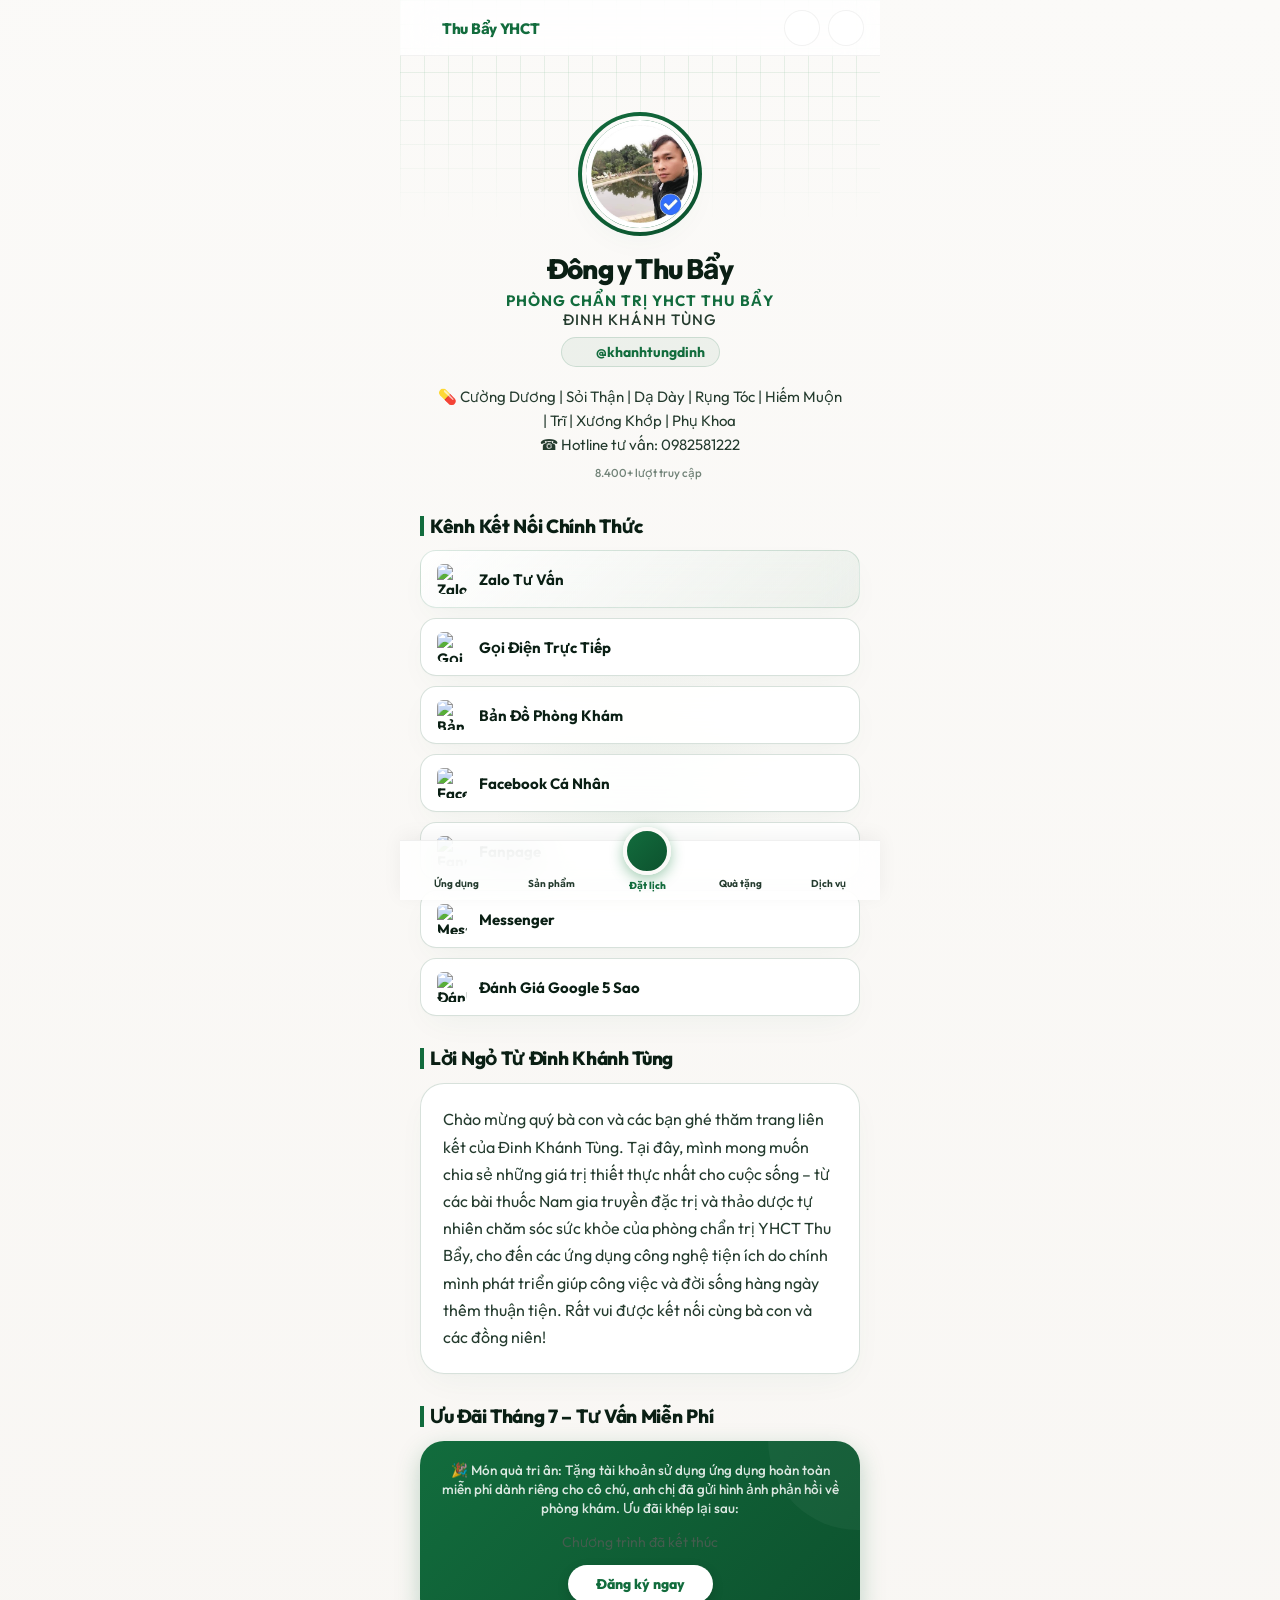
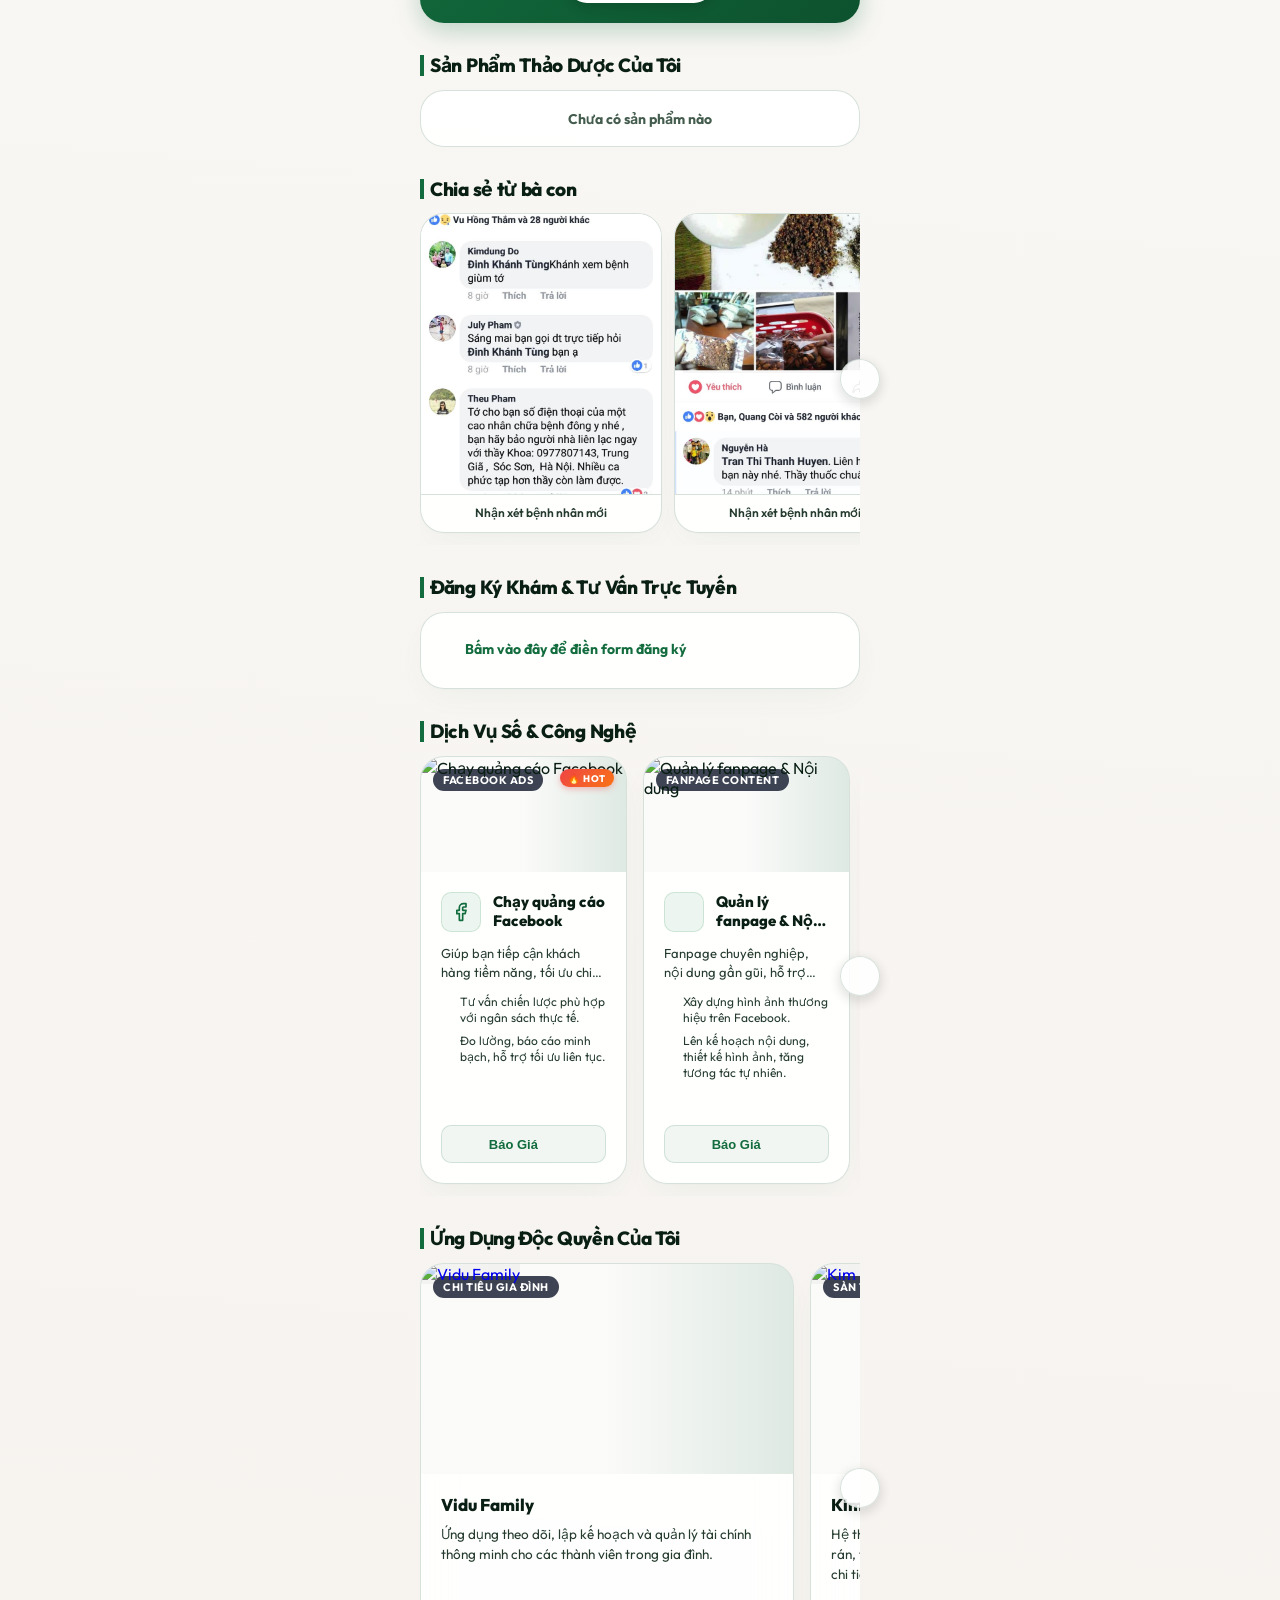
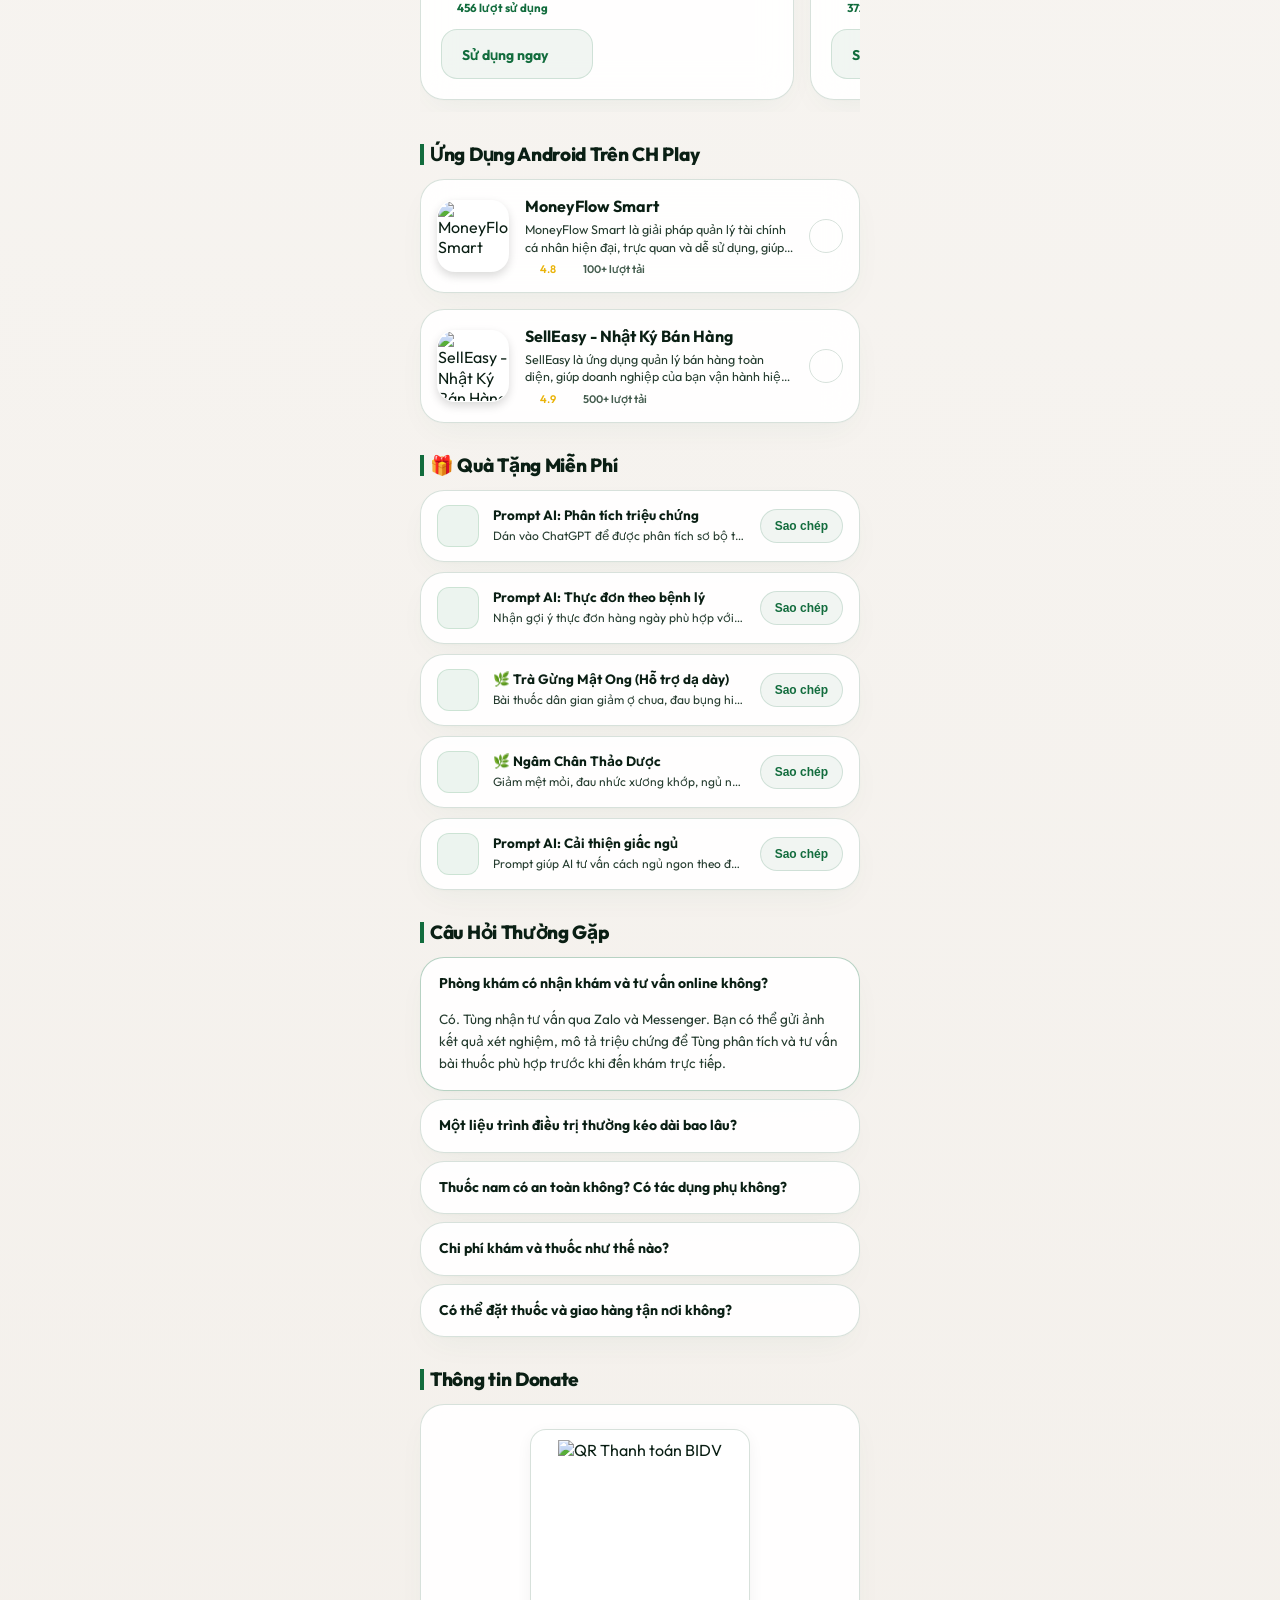
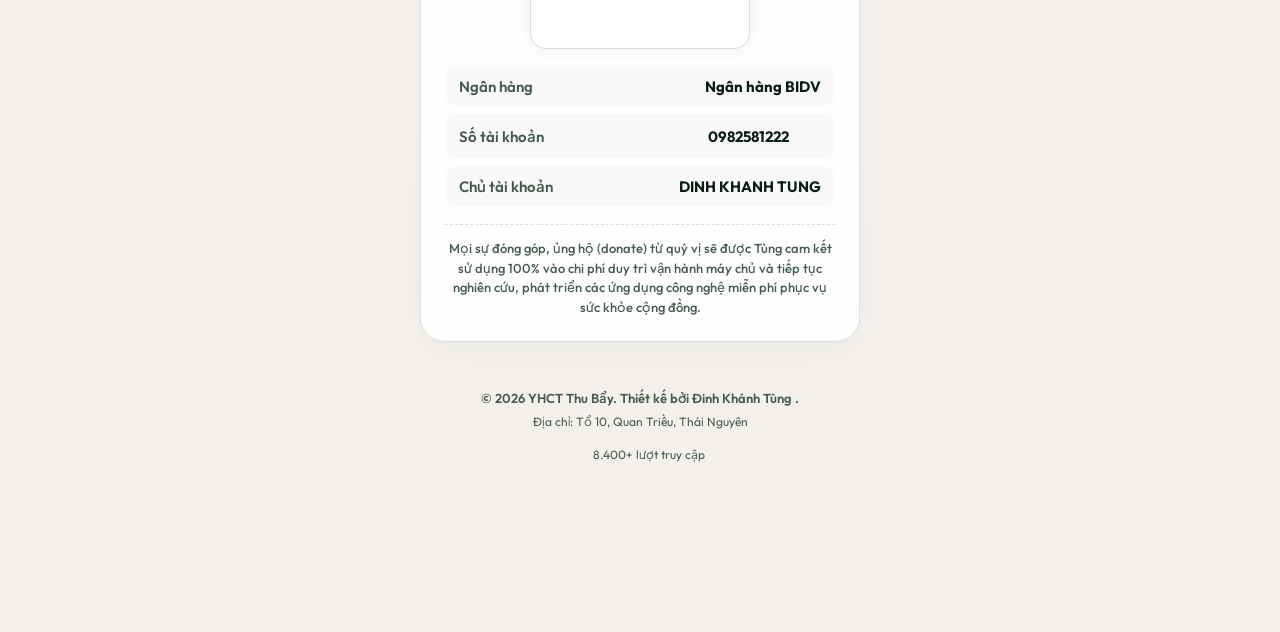
==== commit 44419dcf: "Fix config.js loading race condition using sequential script loader" ====
--- a/index.html
+++ b/index.html
@@ -124,13 +124,22 @@
   }
   </script>
 
-  <!-- Configuration (loaded before application logic - bypassed cache) -->
+  <!-- Sequential Application & Configuration Loader -->
   <script>
     (function() {
-      const script = document.createElement('script');
-      script.src = 'config.js?v=' + Date.now();
-      script.async = false;
-      document.head.appendChild(script);
+      const configScript = document.createElement('script');
+      configScript.src = 'config.js?v=' + Date.now();
+      configScript.async = false;
+      configScript.onload = function() {
+        const appScript = document.createElement('script');
+        appScript.src = 'app.js?v=2.25.0';
+        appScript.async = false;
+        document.body.appendChild(appScript);
+      };
+      configScript.onerror = function() {
+        console.error('Không thể tải file cấu hình config.js');
+      };
+      document.head.appendChild(configScript);
     })();
   </script>
 </head>
@@ -267,8 +276,6 @@
     </div>
   </div>
 
-  <!-- Application Logic -->
-  <script src="app.js?v=2.25.0"></script>
 </body>
 
 </html>
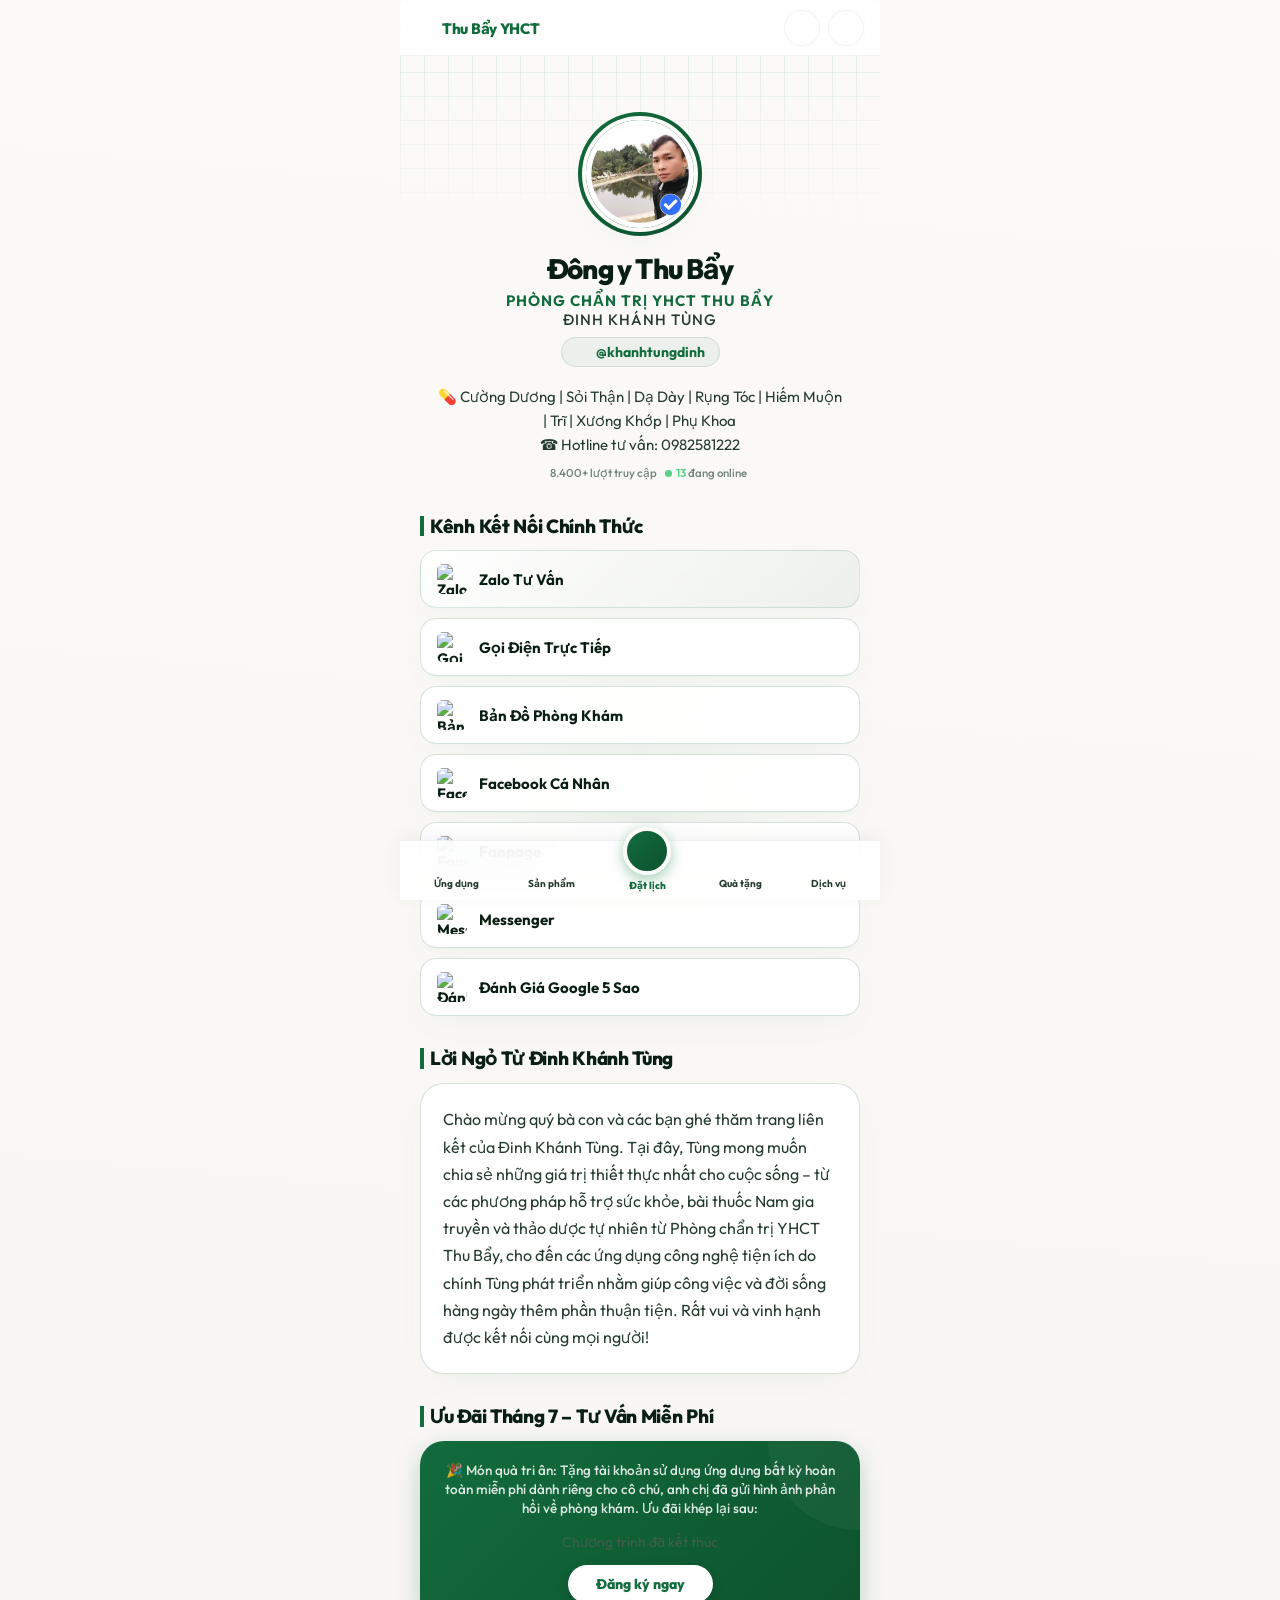
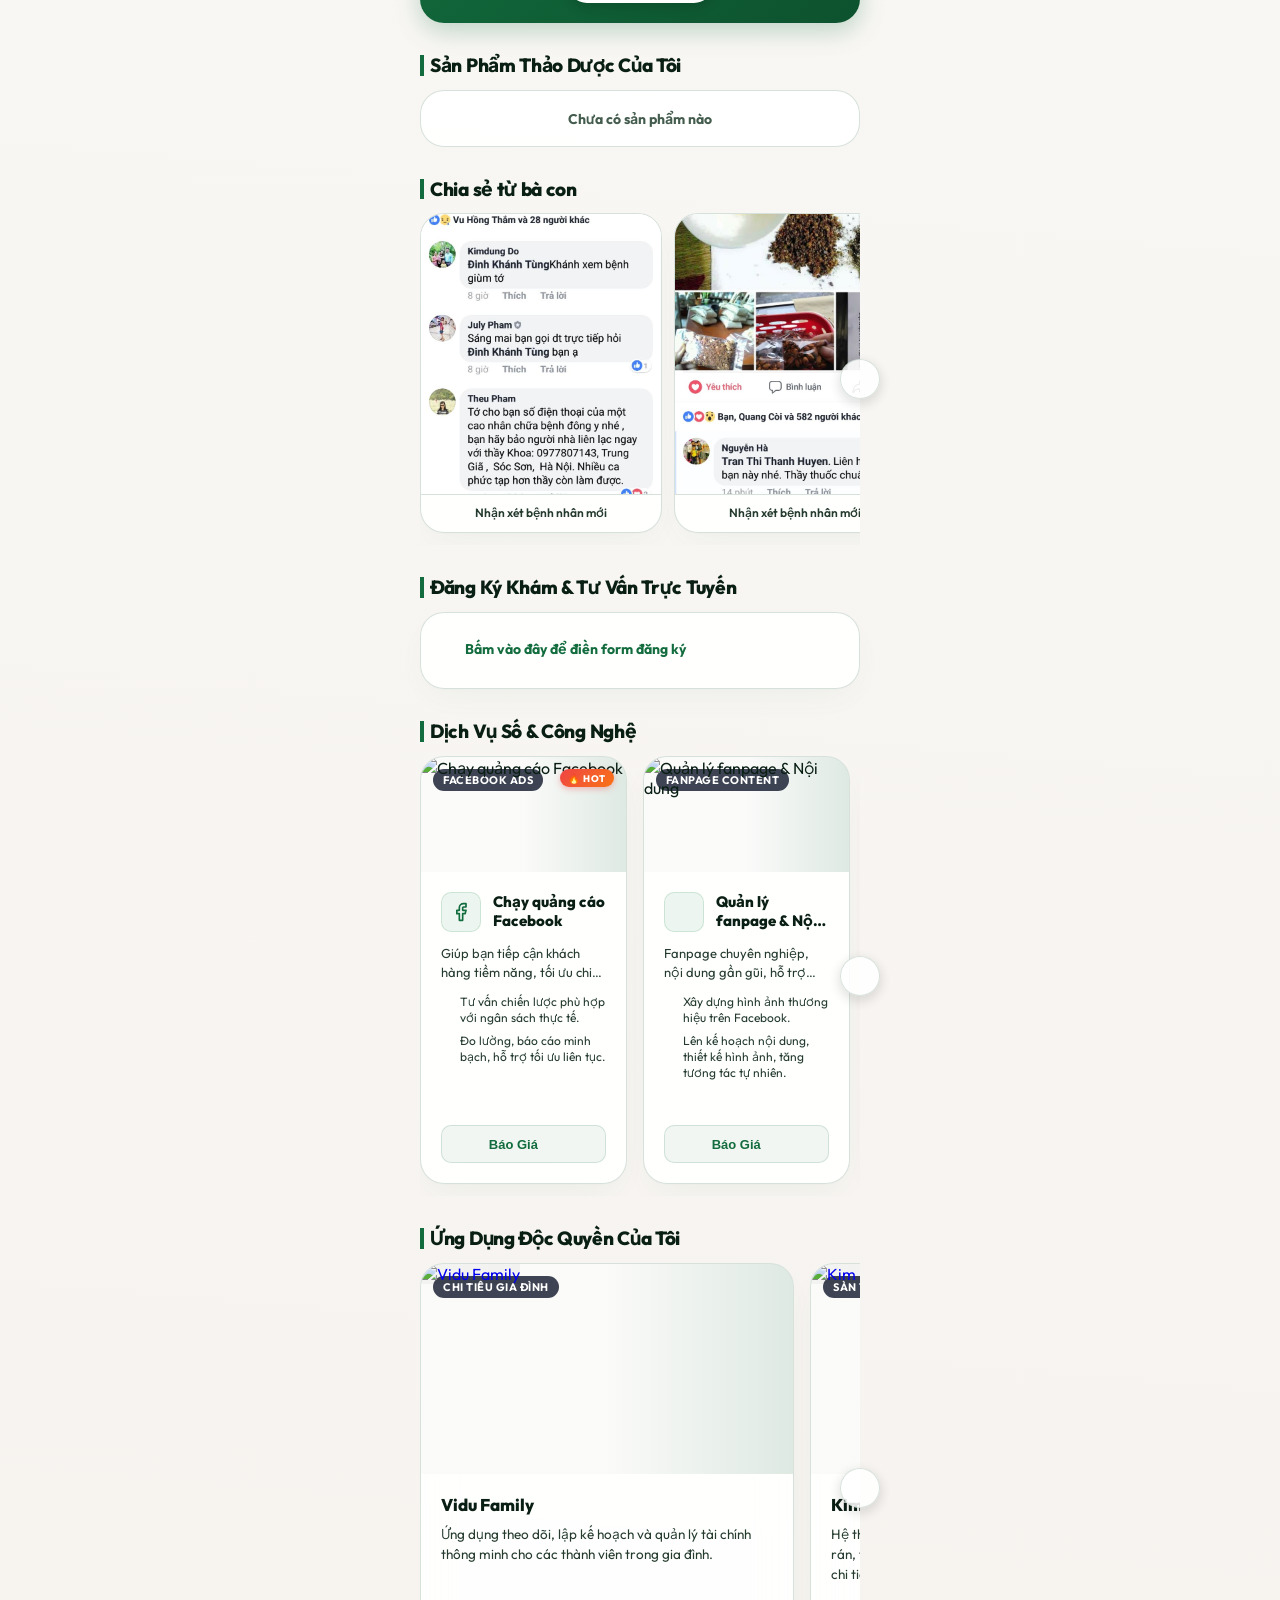
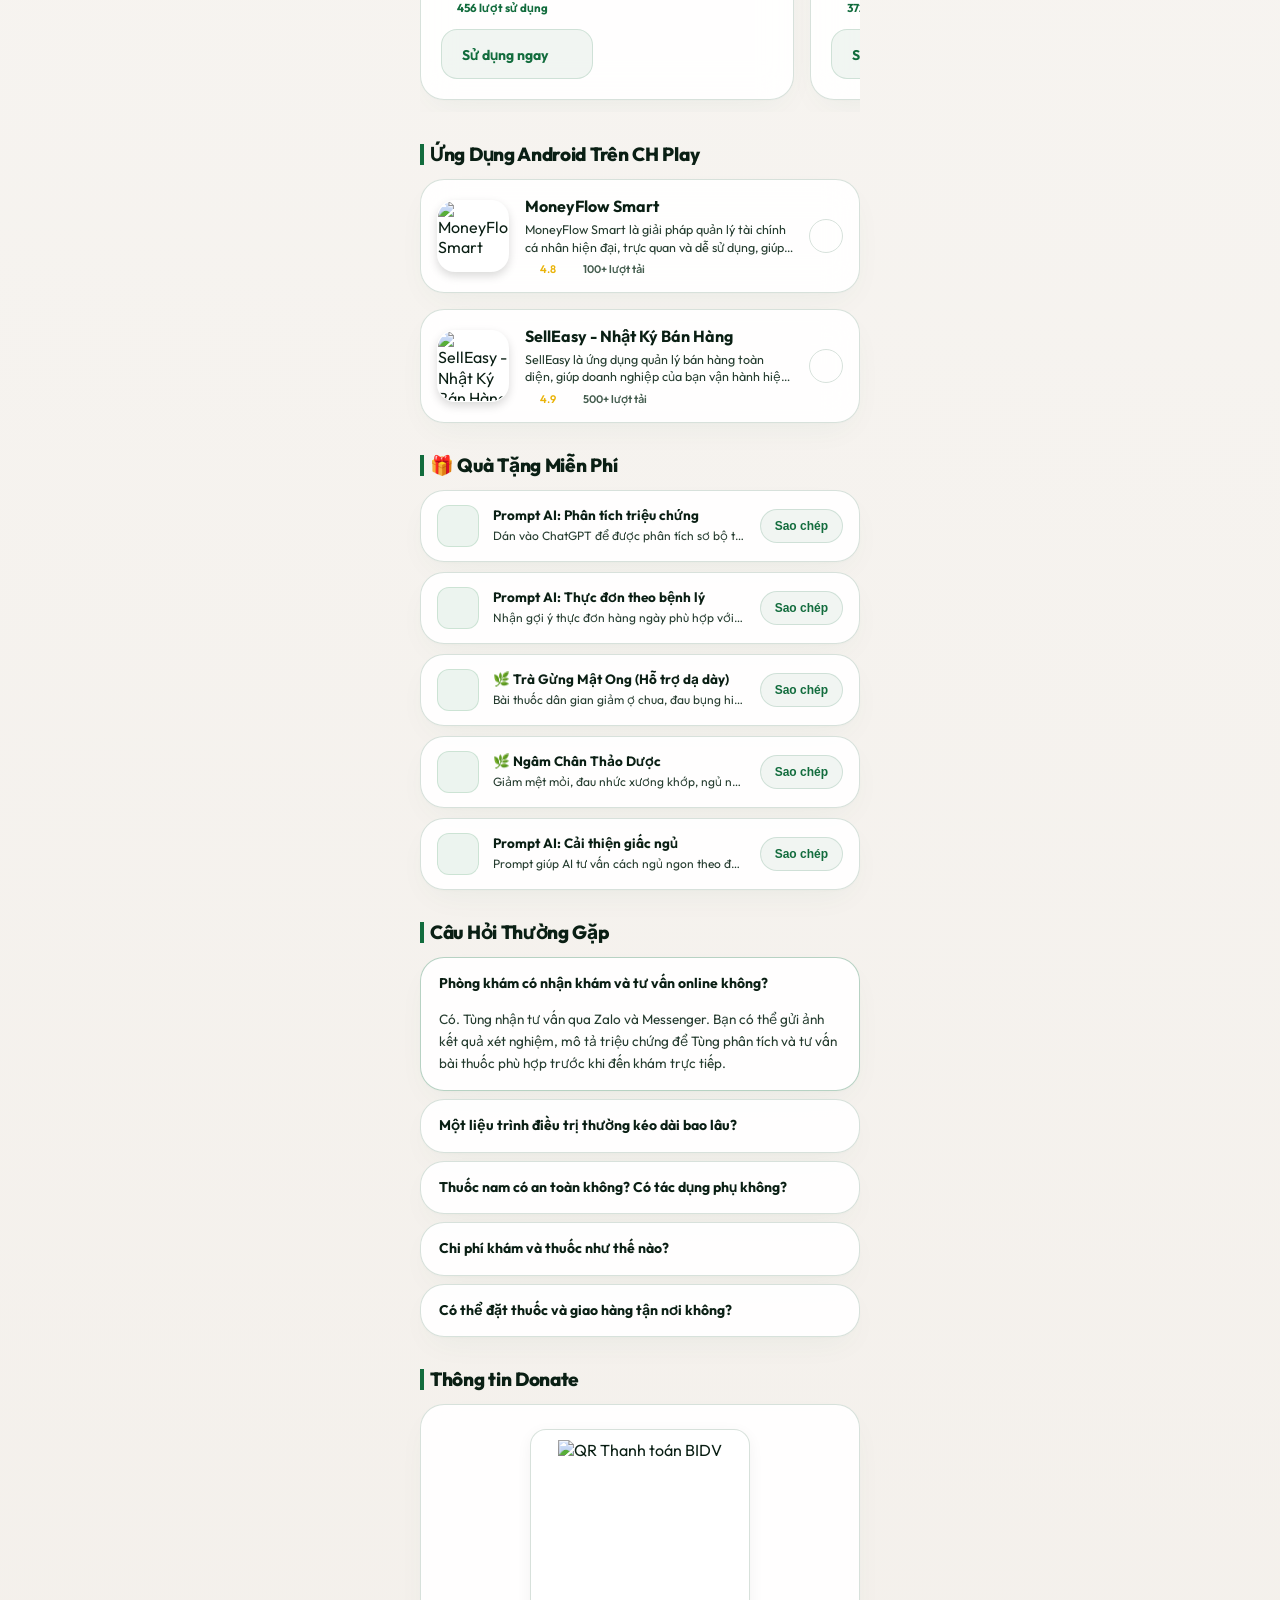
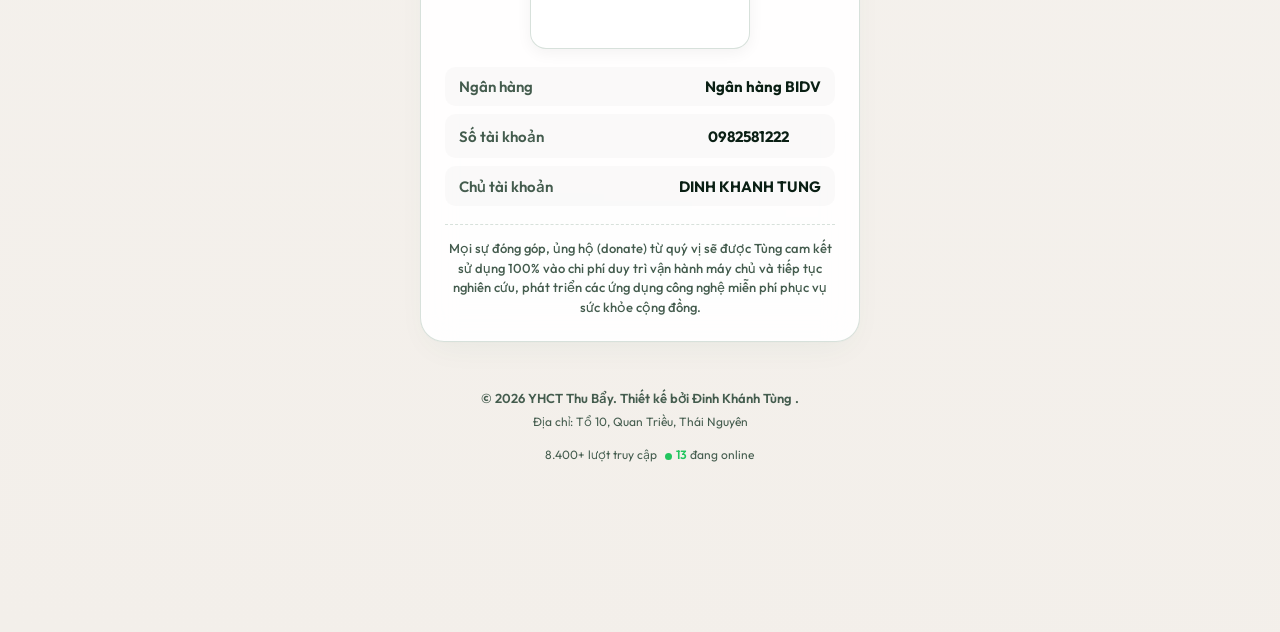
==== commit 4659ac52: "fix: cleanup index.html duplicate block, remove quanly.html, and use native fetch in booking.js" ====
--- a/index.html
+++ b/index.html
@@ -1,63 +1,3 @@
-<!DOCTYPE html>
-<html lang="vi">
-
-<head>
-  <meta charset="UTF-8">
-  <meta name="viewport" content="width=device-width, initial-scale=1.0">
-  <title>Đông y Thu Bẩy - Y học cổ truyền Thái Nguyên</title>
-
-  <!-- Dynamic Meta Tags will be filled by app.js, fallback here -->
-  <meta name="description"
-    content="Trang thông tin liên kết của Phòng chẩn trị YHCT Thu Bẩy - Đinh Khánh Tùng.">
-  <meta property="og:title" content="Đông y Thu Bẩy - Y học cổ truyền Thái Nguyên">
-  <meta property="og:description"
-    content="Trang liên kết chính thức của Phòng chẩn trị YHCT Thu Bẩy. Đặt lịch, liên hệ và sản phẩm y khoa thảo dược.">
-  <meta property="og:image" content="https://dinhkhanhtung.vercel.app/assets/og_share_viral_banner.jpg">
-  <meta property="og:image:width" content="600">
-  <meta property="og:image:height" content="315">
-  <meta property="og:type" content="website">
-  <meta property="og:url" content="https://dinhkhanhtung.vercel.app/">
-  <link rel="canonical" href="https://dinhkhanhtung.vercel.app/">
-
-  <!-- Google Fonts: Outfit & Satoshi (fallback to Inter) -->
-  <link rel="preconnect" href="https://fonts.googleapis.com">
-  <link rel="preconnect" href="https://fonts.gstatic.com" crossorigin>
-  <link
-    href="https://fonts.googleapis.com/css2?family=Outfit:wght@300;400;500;600;700&family=Plus+Jakarta+Sans:wght@300;400;500;600;700&display=swap"
-    rel="stylesheet">
-
-  <!-- Lucide Icons CDN -->
-  <script src="https://unpkg.com/lucide@latest"></script>
-
-  <!-- Stylesheets -->
-  <link rel="stylesheet" href="style.css?v=2.25.0">
-
-  <!-- JSON-LD Structured Data for SEO -->
-  <script type="application/ld+json">
-  {
-    "@context": "https://schema.org",
-    "@type": "MedicalBusiness",
-    "name": "Đông y Thu Bẩy",
-    "alternateName": "Phòng Chẩn Trị YHCT Thu Bẩy",
-    "description": "Phòng chẩn trị y học cổ truyền Thu Bẩy chuyên khám chữa bệnh bằng phương pháp châm cứu, bấm huyệt, thuốc nam gia truyền.",
-    "url": "https://dinhkhanhtung.vercel.app/",
-    "logo": "https://dinhkhanhtung.vercel.app/assets/avatar_doctor.png",
-    "image": "https://dinhkhanhtung.vercel.app/assets/og_share_viral_banner.jpg",
-    "telephone": "0982581222",
-    "email": "dinhkhanhtung@outlook.com",
-    "address": {
-      "@type": "PostalAddress",
-      "streetAddress": "Tổ 10, Quan Triều",
-      "addressLocality": "Thái Nguyên",
-      "addressRegion": "Thái Nguyên",
-      "addressCountry": "VN"
-    },
-    "founder": {
-      "@type": "Person",
-      "name": "Đinh Khánh Tùng",
-      "jobTitle": "Thầy thuốc Y học cổ truyền"
-    },
-    "sameAs": [
 <!DOCTYPE html>
 <html lang="vi">
 
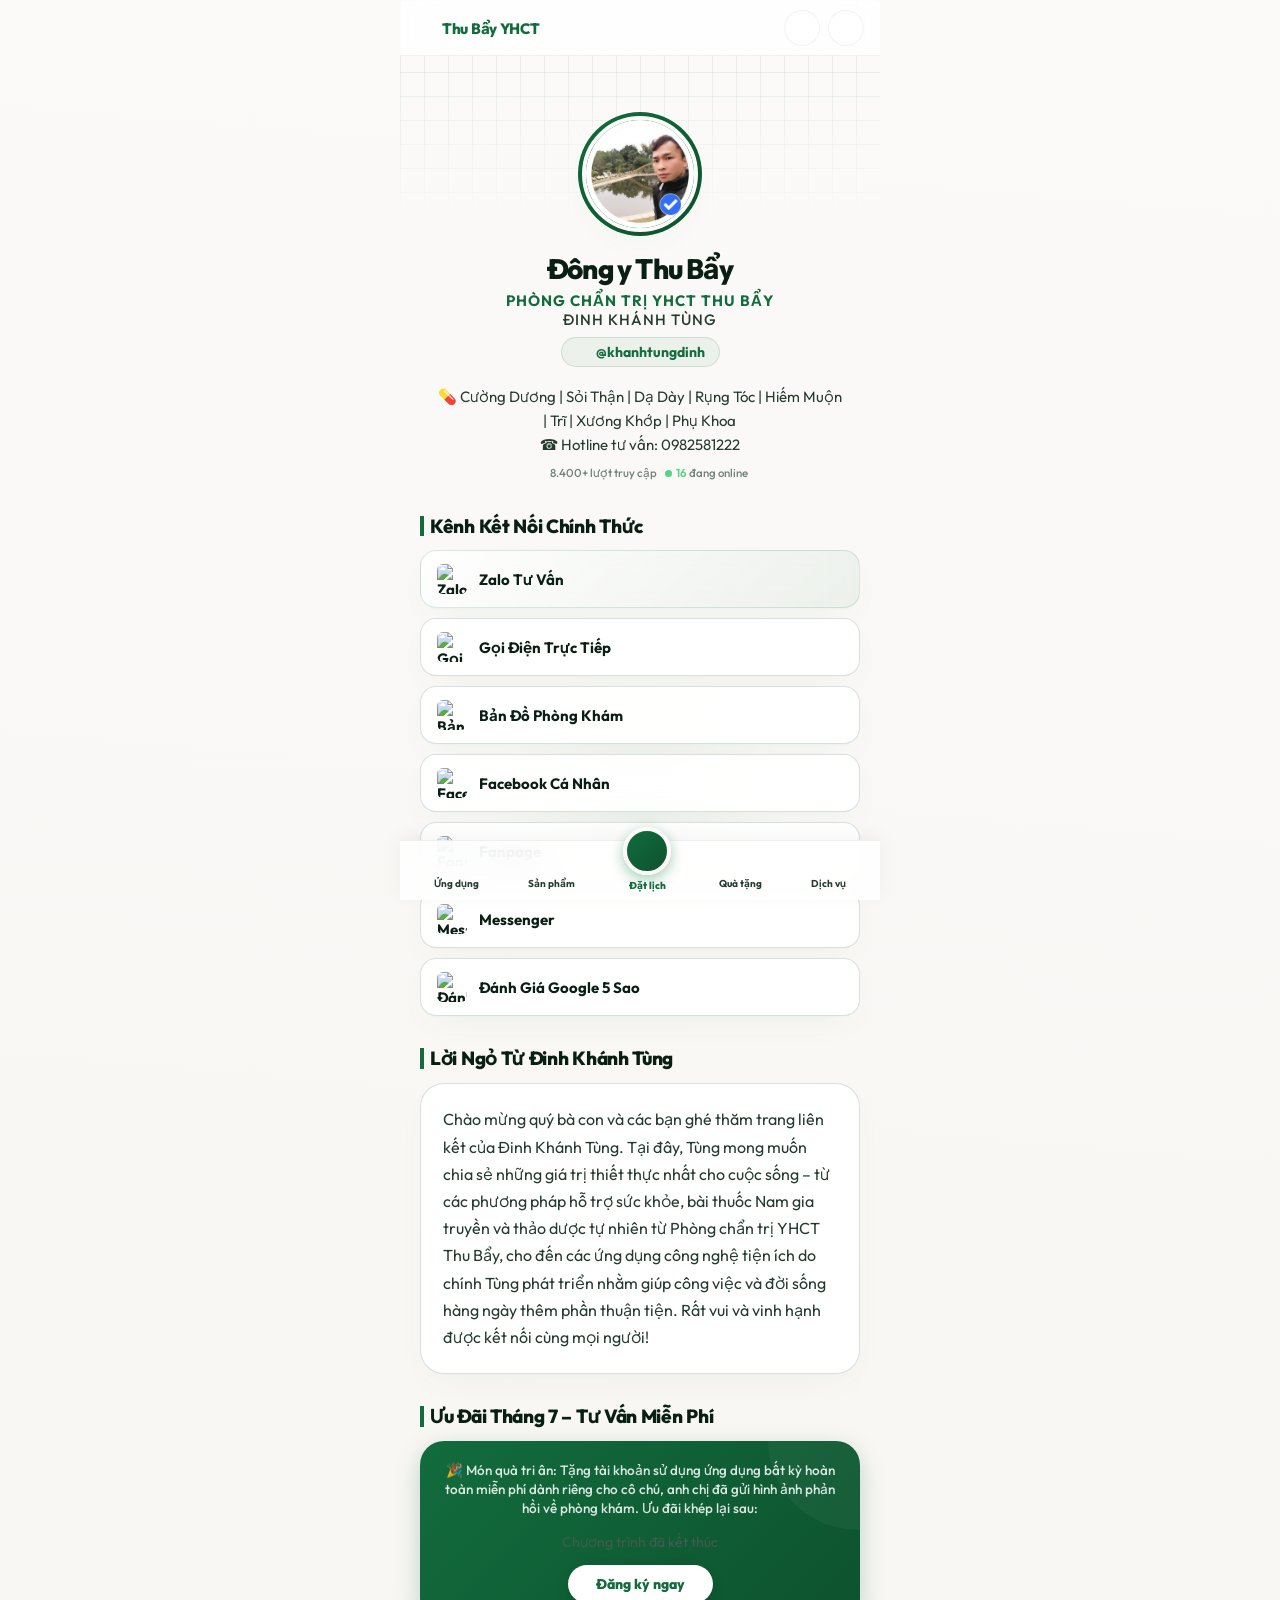
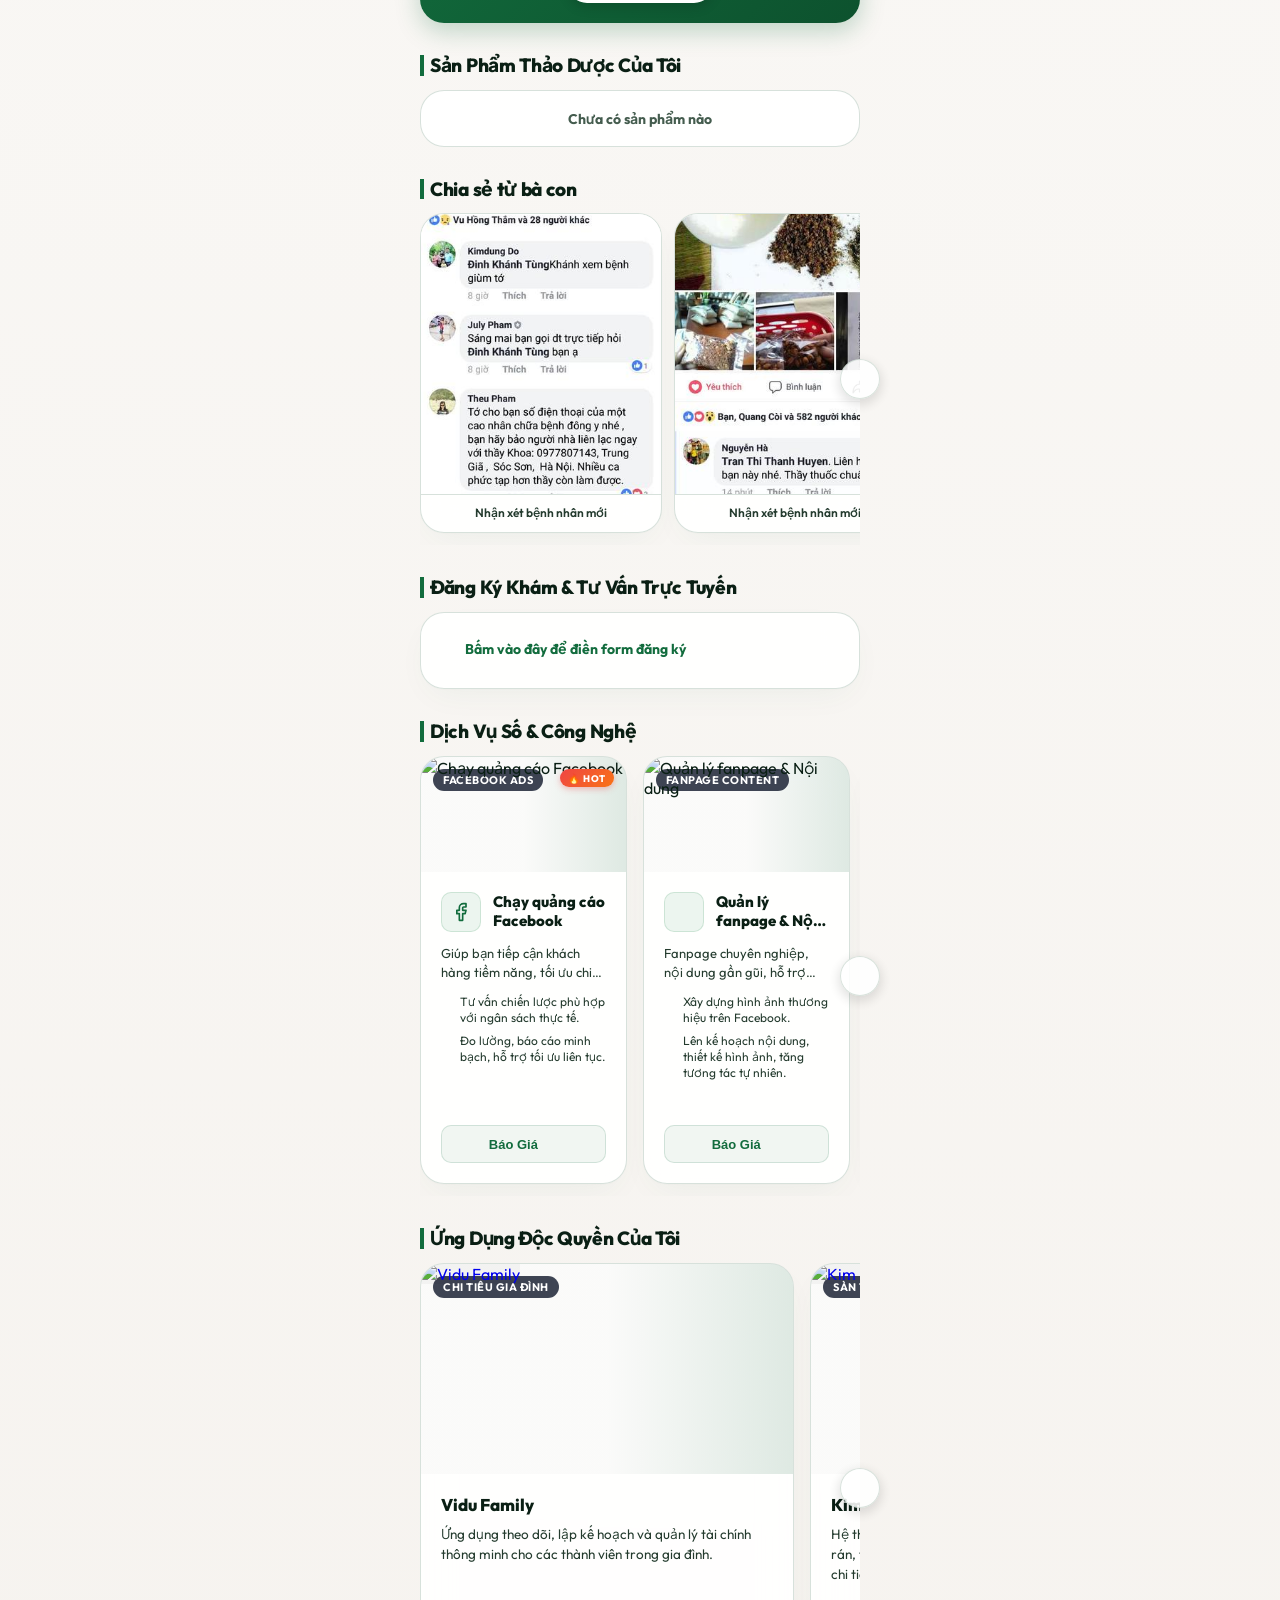
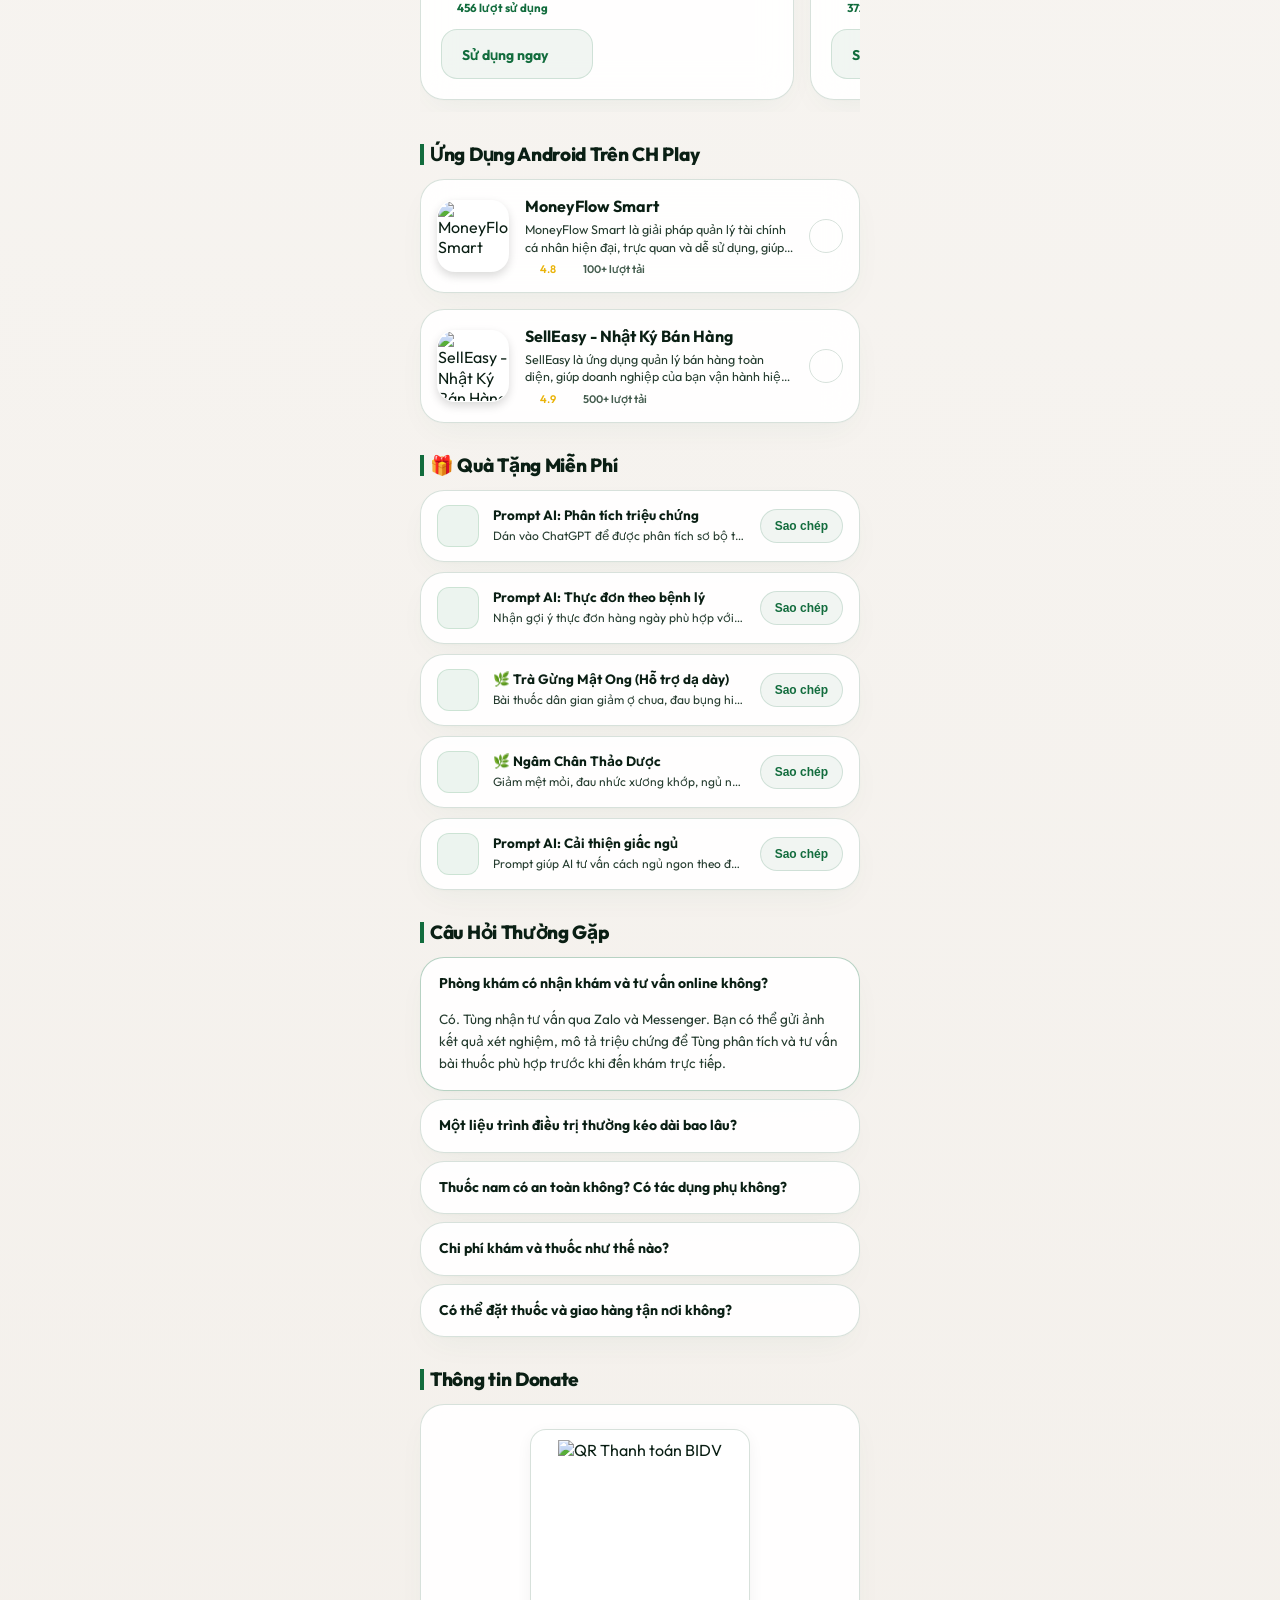
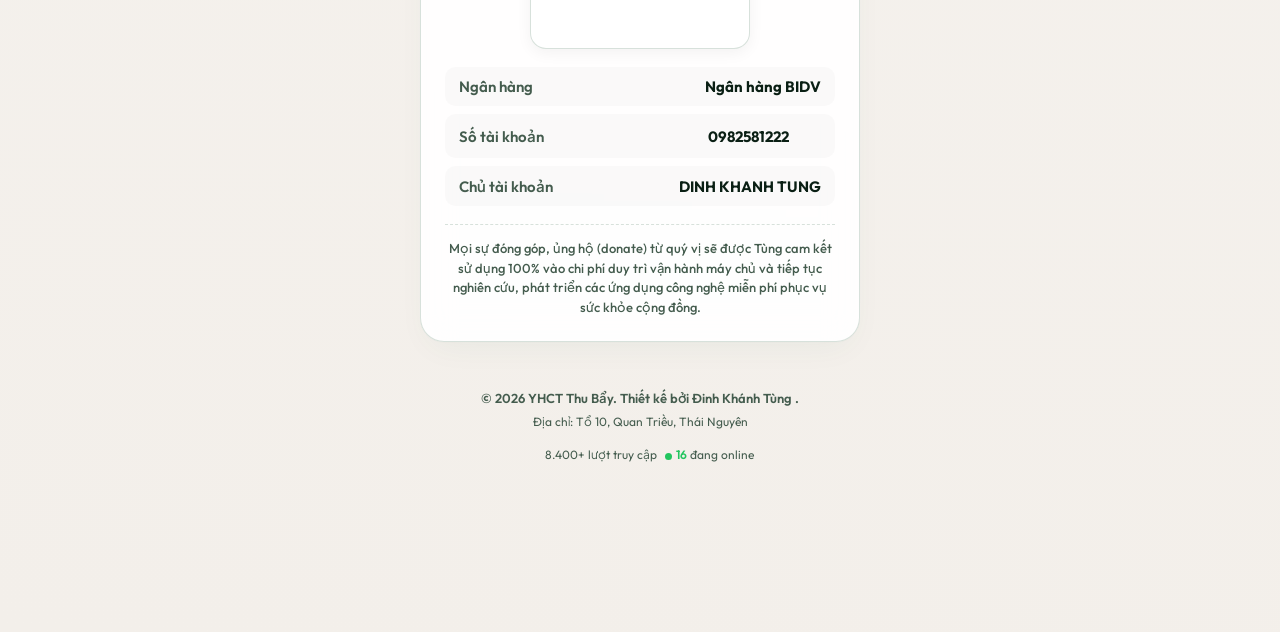
==== commit 8aba2e73: "design: change boot screen loader from rotating avatar to pulsating herbal leaf SVG" ====
--- a/index.html
+++ b/index.html
@@ -87,8 +87,10 @@
 <body>
   <div id="app-boot-screen" class="app-boot-screen" aria-hidden="true">
     <div class="boot-orb">
-      <img src="assets/avatar_doctor.png" alt="">
-      <span></span>
+      <svg xmlns="http://www.w3.org/2000/svg" width="36" height="36" viewBox="0 0 24 24" fill="none" stroke="currentColor" stroke-width="2.5" stroke-linecap="round" stroke-linejoin="round" class="boot-icon" aria-hidden="true">
+        <path d="M11 20A7 7 0 0 1 9.8 6.1C15.5 5 17 4.48 19 2c1 2 2 3.5 1 9.8a7 7 0 0 1-13.9.2"/>
+        <path d="M9 22v-4h4"/>
+      </svg>
     </div>
     <div class="boot-text">Đang chuẩn bị trang tư vấn...</div>
   </div>
--- a/style.css
+++ b/style.css
@@ -310,63 +310,57 @@
     radial-gradient(circle at 50% 38%, rgba(34, 197, 94, 0.2), transparent 34%),
     var(--bg-app-gradient);
   opacity: 1;
-  visibility: visible;
-  transition: opacity 0.45s ease, visibility 0.45s ease;
+  transition: opacity 0.4s ease;
 }
 
 .app-boot-screen.is-hidden {
   opacity: 0;
-  visibility: hidden;
   pointer-events: none;
 }
 
 .boot-orb {
   position: relative;
-  width: 92px;
-  height: 92px;
+  width: 80px;
+  height: 80px;
   border-radius: 50%;
   display: grid;
   place-items: center;
+  background-color: var(--bg-card);
+  box-shadow: var(--card-shadow);
 }
 
 .boot-orb::before {
   content: "";
   position: absolute;
-  inset: -7px;
+  inset: -6px;
   border-radius: 50%;
-  border: 2px solid rgba(var(--color-primary-rgb), 0.18);
+  border: 2px solid rgba(var(--color-primary-rgb), 0.12);
   border-top-color: var(--color-primary);
-  animation: boot-spin 1.05s linear infinite;
-}
-
-.boot-orb img {
-  width: 82px;
-  height: 82px;
-  border-radius: 50%;
-  object-fit: cover;
-  border: 4px solid var(--bg-app);
-  box-shadow: 0 18px 48px rgba(0, 0, 0, 0.18);
-}
-
-.boot-orb span {
-  position: absolute;
-  right: 4px;
-  bottom: 8px;
-  width: 14px;
-  height: 14px;
-  border-radius: 50%;
-  background-color: #22c55e;
-  border: 3px solid var(--bg-app);
+  animation: boot-spin 1.1s linear infinite;
+}
+
+.boot-icon {
+  width: 32px;
+  height: 32px;
+  color: var(--color-primary);
+  animation: boot-pulse 1.8s infinite ease-in-out;
 }
 
 .boot-text {
   color: var(--text-secondary);
   font-size: 13px;
   font-weight: 800;
+  letter-spacing: 0.2px;
 }
 
 @keyframes boot-spin {
   to { transform: rotate(360deg); }
+}
+
+@keyframes boot-pulse {
+  0% { transform: scale(0.92); opacity: 0.78; }
+  50% { transform: scale(1.08); opacity: 1; }
+  100% { transform: scale(0.92); opacity: 0.78; }
 }
 
 @keyframes loading-skeleton {
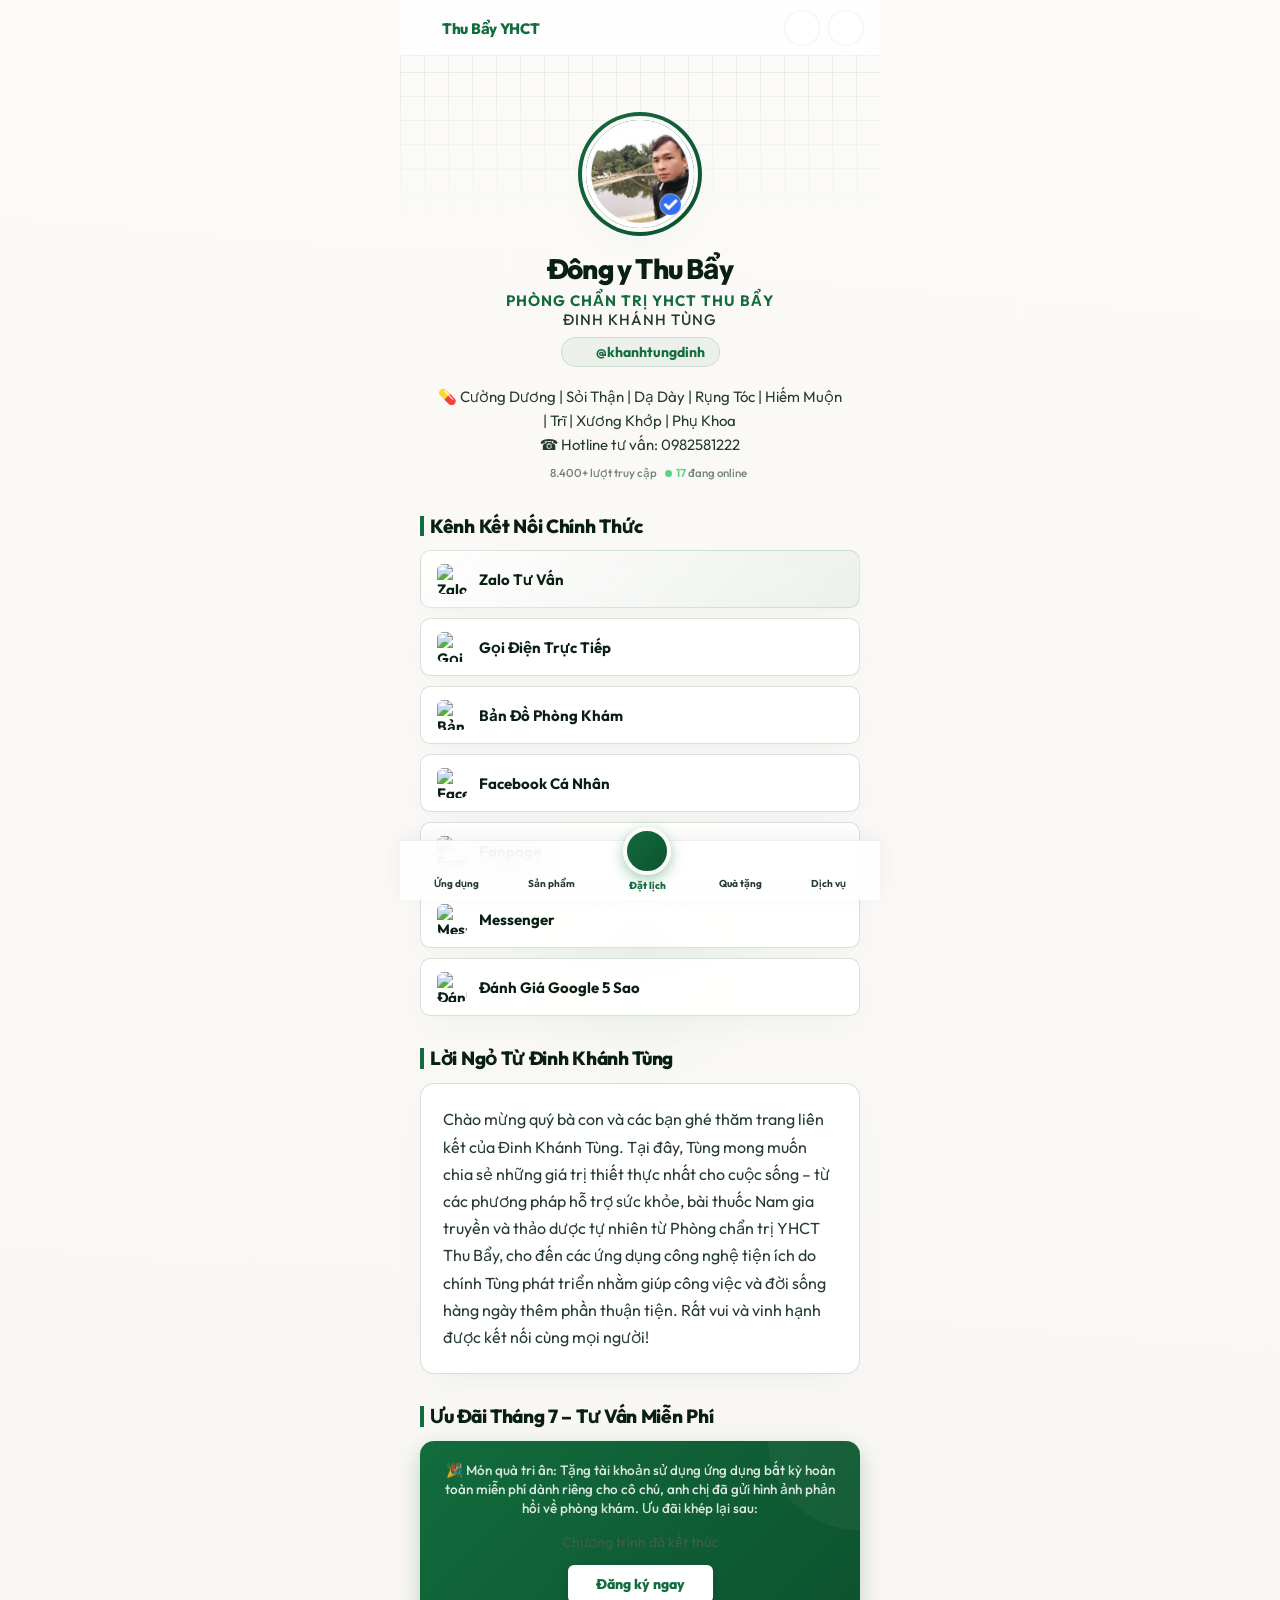
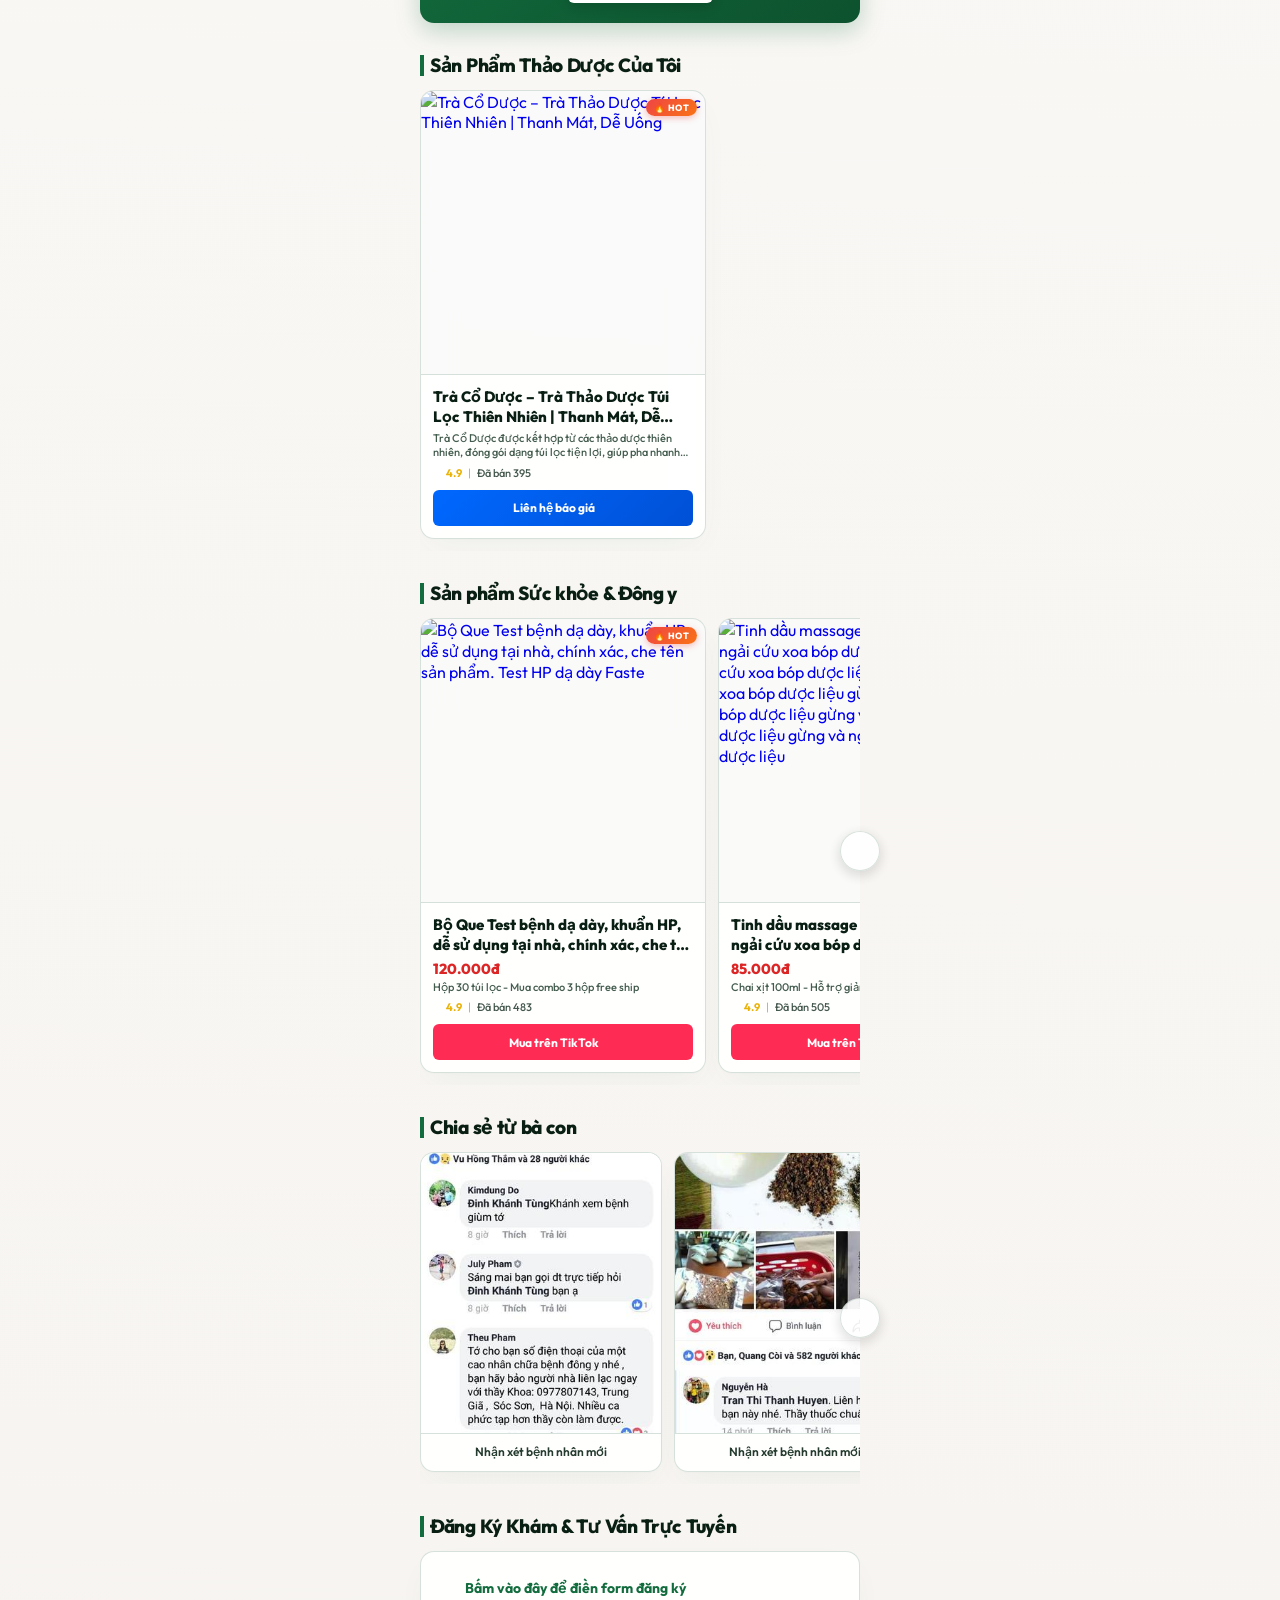
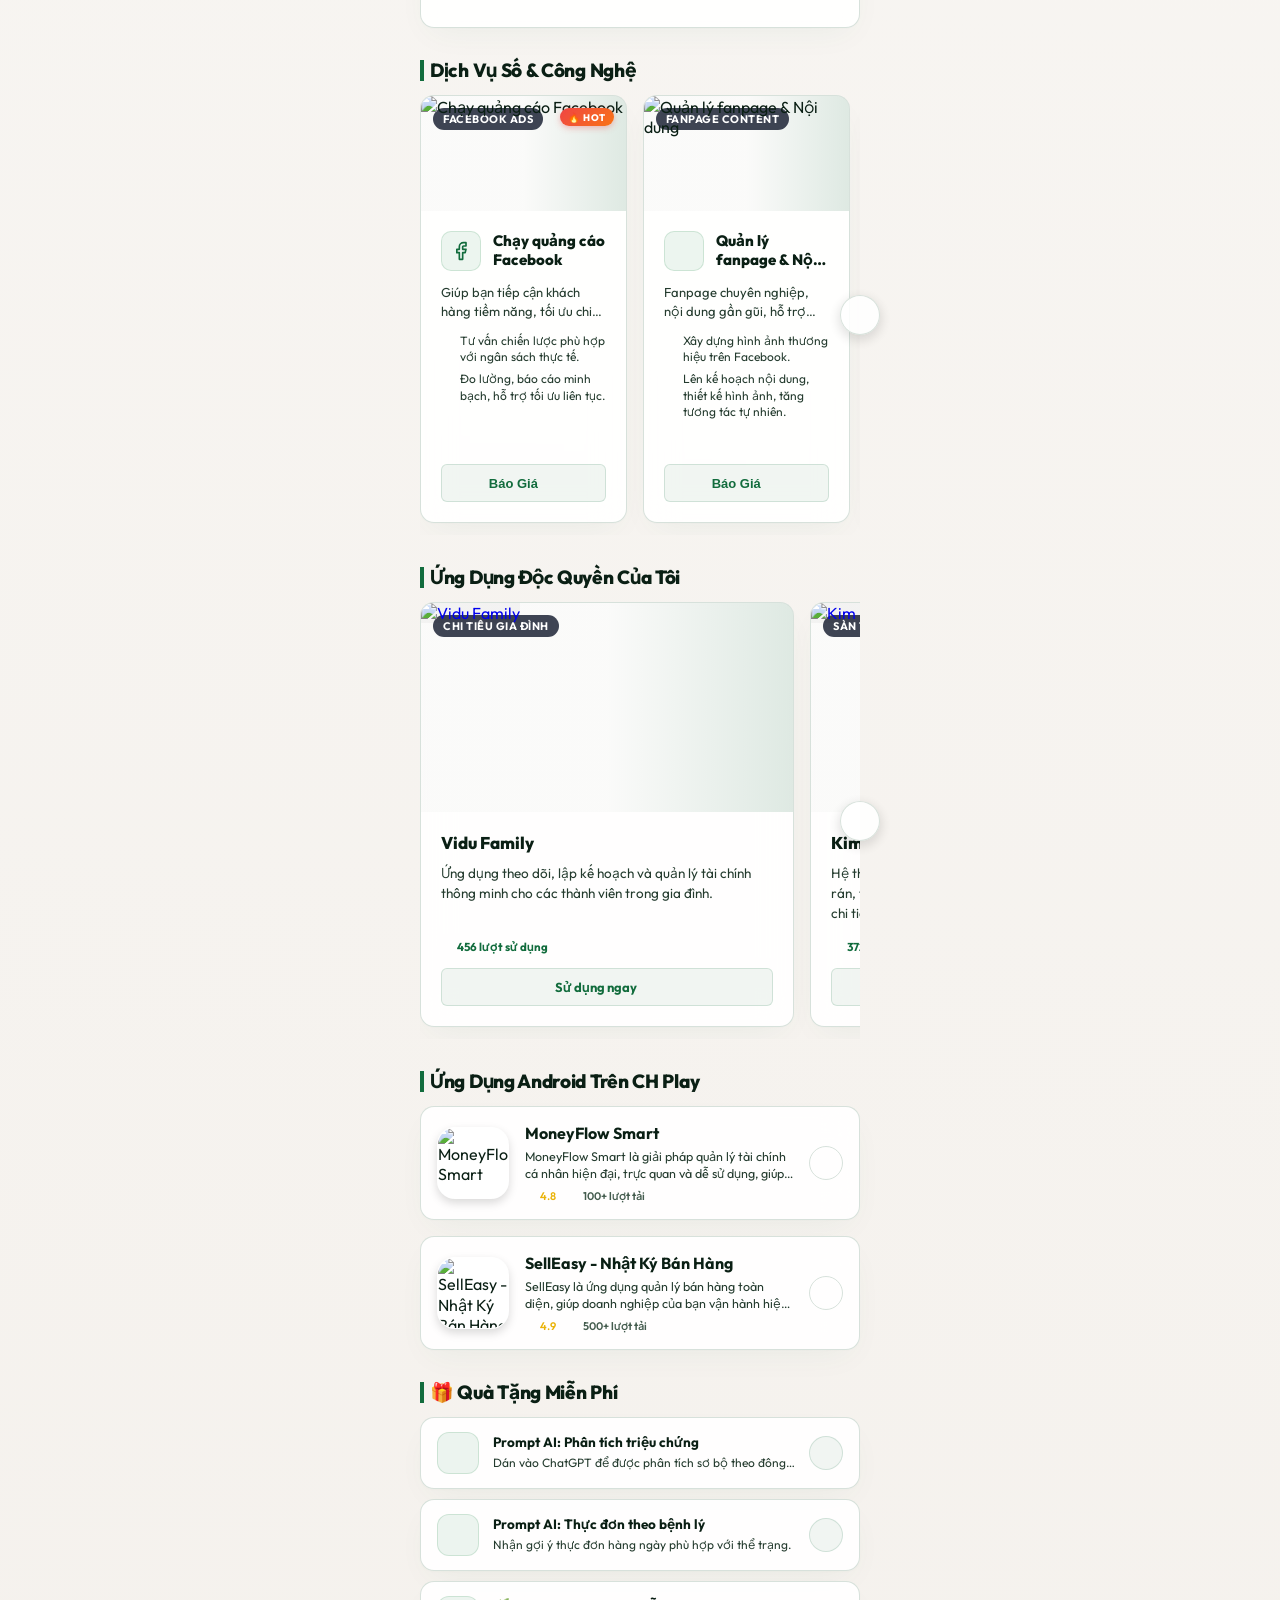
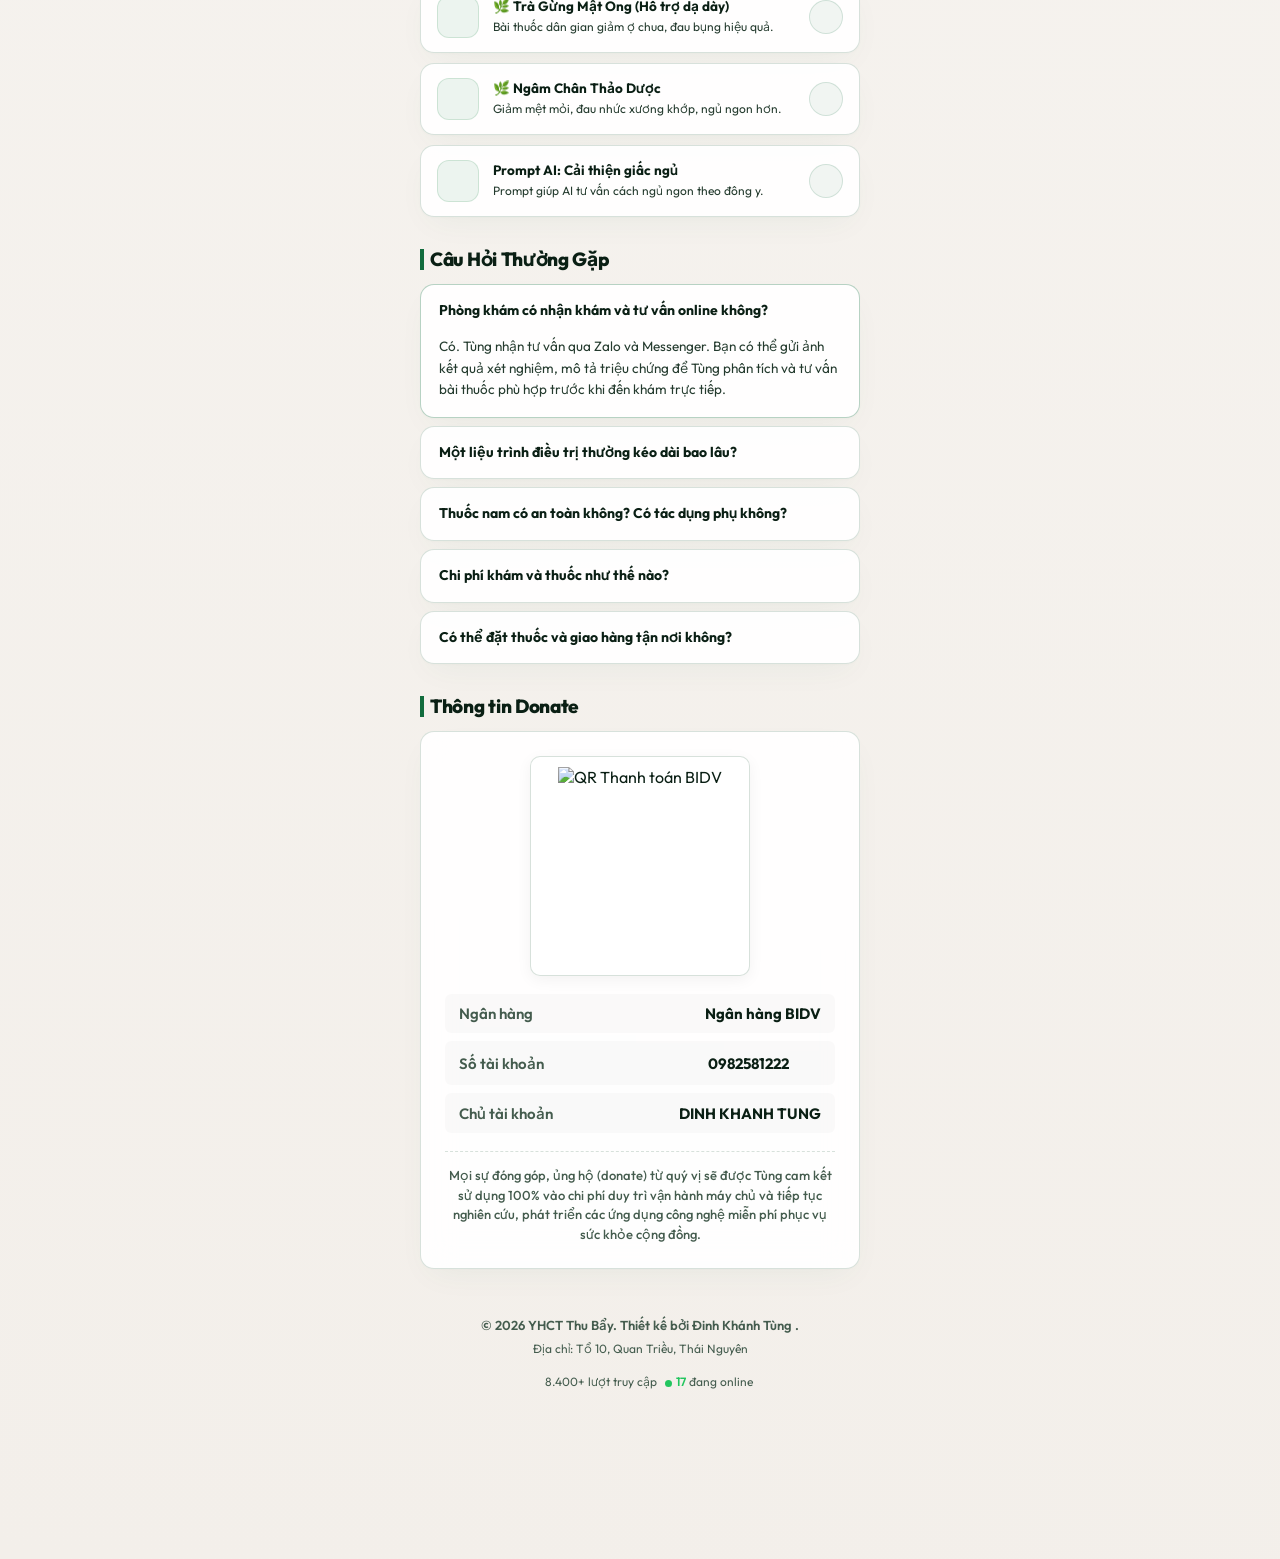
==== commit e8daefb1: "design: complete UX/UI optimization — custom toasts/alerts, scroll sync active tab, theme fixes, pre" ====
--- a/index.html
+++ b/index.html
@@ -23,7 +23,7 @@
   <link rel="preconnect" href="https://fonts.googleapis.com">
   <link rel="preconnect" href="https://fonts.gstatic.com" crossorigin>
   <link
-    href="https://fonts.googleapis.com/css2?family=Outfit:wght@300;400;500;600;700&family=Plus+Jakarta+Sans:wght@300;400;500;600;700&display=swap"
+    href="https://fonts.googleapis.com/css2?family=Outfit:wght@300;400;500;600;700;800;900&family=Plus+Jakarta+Sans:wght@300;400;500;600;700;800&display=swap"
     rel="stylesheet">
 
   <!-- Lucide Icons CDN -->
--- a/style.css
+++ b/style.css
@@ -28,10 +28,11 @@
   --card-shadow: 0 12px 34px -10px rgba(18, 108, 61, 0.06), 0 1px 2px rgba(18, 108, 61, 0.02);
   --hover-shadow: 0 20px 40px -15px rgba(18, 108, 61, 0.12), 0 1px 5px rgba(18, 108, 61, 0.06);
   
-  /* Corner Radius */
-  --radius-lg: 24px;
-  --radius-md: 16px;
-  --radius-sm: 10px;
+  /* Corner Radius — Softly rounded, professional-warm (8–14px range) */
+  --radius-lg: 14px;   /* Cards, service panels, modals */
+  --radius-md: 10px;   /* Section containers, media panels */
+  --radius-sm: 6px;    /* Buttons, inputs, small elements */
+  --radius-full: 9999px; /* Pills, tags, badges, avatar chips */
   
   /* Touch target & Transitions */
   --touch-target: 50px;
@@ -462,7 +463,7 @@
   background-color: var(--color-accent-light);
   border: 1px solid var(--color-accent-border);
   padding: 5px 14px;
-  border-radius: 24px;
+  border-radius: var(--radius-full);
   font-size: 14px;
   font-weight: 700;
   color: var(--color-primary);
@@ -689,7 +690,7 @@
   background-color: rgba(15, 23, 42, 0.8);
   color: #ffffff;
   padding: 4px 10px;
-  border-radius: 20px;
+  border-radius: var(--radius-full);
   font-size: 11px;
   font-weight: 700;
   text-transform: uppercase;
@@ -746,19 +747,20 @@
 
 .project-cta {
   margin-top: auto; /* Cố định nút ở đáy card, luôn thẳng hàng ngang */
-  align-self: flex-start;
   background-color: var(--color-accent-light);
   border: 1px solid var(--color-accent-border);
   color: var(--color-primary);
-  padding: 10px 20px;
-  border-radius: var(--radius-md);
+  padding: 10px 16px;
+  border-radius: var(--radius-sm);
   font-weight: 700;
-  font-size: 14px;
+  font-size: 13px;
   text-decoration: none;
   display: inline-flex;
   align-items: center;
-  gap: 8px;
-  min-height: var(--touch-target);
+  justify-content: center;
+  gap: 6px;
+  min-height: 38px;
+  width: 100%;
   transition: var(--transition-cubic);
 }
 
@@ -851,8 +853,8 @@
 }
 
 .affiliate-name {
-  font-size: 13.5px;
-  font-weight: 700;
+  font-size: 15px;
+  font-weight: 800;
   line-height: 1.35;
   color: var(--text-primary);
   margin-bottom: 4px;
@@ -1554,7 +1556,7 @@
   backdrop-filter: blur(16px) saturate(180%);
   -webkit-backdrop-filter: blur(16px) saturate(180%);
   border: 1px solid rgba(0, 0, 0, 0.06);
-  border-radius: 16px;
+  border-radius: var(--radius-md);
   padding: 10px 14px;
   box-shadow: 0 8px 32px rgba(15, 23, 42, 0.08), 0 1px 2px rgba(15, 23, 42, 0.04);
   display: flex;
@@ -1647,7 +1649,7 @@
   font-size: 10px;
   font-weight: 800;
   padding: 2px 7px;
-  border-radius: 20px;
+  border-radius: var(--radius-full);
   letter-spacing: 0.5px;
   text-transform: uppercase;
   line-height: 1.6;
@@ -1718,7 +1720,7 @@
   gap: 2px;
   min-width: 52px;
   background: rgba(255,255,255,0.12);
-  border-radius: 10px;
+  border-radius: var(--radius-md);
   padding: 8px 4px;
 }
 
@@ -1752,7 +1754,7 @@
   font-weight: 800;
   font-size: 14px;
   padding: 10px 28px;
-  border-radius: 30px;
+  border-radius: var(--radius-sm);
   text-decoration: none;
   display: inline-block;
   transition: var(--transition-cubic);
@@ -1836,7 +1838,7 @@
   font-size: 12px;
   font-weight: 700;
   padding: 7px 14px;
-  border-radius: 20px;
+  border-radius: var(--radius-full);
   cursor: pointer;
   white-space: nowrap;
   transition: var(--transition-cubic);
@@ -1860,157 +1862,8 @@
   text-align: center;
 }
 
-/* ============ OWN PRODUCTS ============ */
-.own-products-grid {
-  display: grid;
-  grid-template-columns: 1fr;
-  gap: 14px;
-}
-
-.own-product-card {
-  background-color: var(--bg-card);
-  border: var(--border-card);
-  border-radius: var(--radius-lg);
-  overflow: hidden;
-  box-shadow: var(--card-shadow);
-  transition: transform 0.2s ease, border-color 0.2s ease, box-shadow 0.2s ease;
-}
-
-.own-product-card:hover {
-  border-color: rgba(var(--color-primary-rgb), 0.28);
-  box-shadow: var(--hover-shadow);
-  transform: translateY(-2px);
-}
-
-.own-product-media {
-  aspect-ratio: 16 / 10;
-  background: linear-gradient(135deg, rgba(var(--color-primary-rgb), 0.12), rgba(15, 23, 42, 0.08));
-  overflow: hidden;
-  position: relative;
-}
-
-.own-product-image {
-  width: 100%;
-  height: 100%;
-  object-fit: cover;
-  transition: transform 0.25s ease;
-}
-
-.own-product-card:hover .own-product-image {
-  transform: scale(1.03);
-}
-
-.own-product-badge {
-  position: absolute;
-  left: 10px;
-  top: 10px;
-  background-color: rgba(255, 255, 255, 0.94);
-  border: 1px solid rgba(var(--color-primary-rgb), 0.18);
-  border-radius: 999px;
-  color: var(--color-primary);
-  font-size: 11px;
-  font-weight: 800;
-  padding: 6px 10px;
-}
-
-.own-product-content {
-  padding: 14px;
-}
-
-.own-product-meta {
-  align-items: center;
-  display: flex;
-  justify-content: space-between;
-  gap: 10px;
-  margin-bottom: 8px;
-}
-
-.own-product-price {
-  color: #dc2626;
-  font-size: 15px;
-  font-weight: 900;
-}
-
-[data-theme="dark"] .own-product-price {
-  color: #f87171;
-}
-
-.own-product-rating {
-  align-items: center;
-  color: var(--text-secondary);
-  display: inline-flex;
-  font-size: 12px;
-  font-weight: 800;
-  gap: 4px;
-}
-
-.own-product-rating i,
-.own-product-rating svg {
-  color: #eab308;
-  fill: #eab308;
-  width: 13px;
-  height: 13px;
-}
-
-.own-product-name {
-  color: var(--text-primary);
-  font-size: 16px;
-  font-weight: 850;
-  line-height: 1.25;
-  margin: 0 0 7px;
-}
-
-.own-product-desc {
-  color: var(--text-secondary);
-  font-size: 13px;
-  line-height: 1.5;
-  margin: 0;
-}
-
-.own-product-tags {
-  display: flex;
-  flex-wrap: wrap;
-  gap: 6px;
-  margin-top: 12px;
-}
-
-.own-product-tags span {
-  background-color: var(--color-accent-light);
-  border: 1px solid var(--color-accent-border);
-  border-radius: 999px;
-  color: var(--color-primary);
-  font-size: 11px;
-  font-weight: 800;
-  padding: 5px 8px;
-}
-
-.own-product-cta {
-  align-items: center;
-  background: linear-gradient(135deg, #0068ff, #0050d5);
-  border-radius: var(--radius-sm);
-  color: #ffffff;
-  display: flex;
-  font-size: 14px;
-  font-weight: 850;
-  gap: 8px;
-  justify-content: center;
-  margin-top: 14px;
-  min-height: 44px;
-  padding: 0 14px;
-  text-decoration: none;
-  transition: transform 0.18s ease, box-shadow 0.18s ease;
-}
-
-.own-product-cta:hover {
-  box-shadow: 0 10px 24px rgba(0, 104, 255, 0.28);
-  transform: translateY(-1px);
-}
-
-.own-product-cta i,
-.own-product-cta svg {
-  width: 16px;
-  height: 16px;
-}
+/* ============ OWN PRODUCTS (Synchronized with Affiliate Container) ============ */
+/* Own products now use the same markup & styles as .affiliate-card for perfect design consistency */
 
 /* ============ FAQ ACCORDION ============ */
 .faq-list {
@@ -2199,7 +2052,7 @@
   background-color: rgba(15, 23, 42, 0.8);
   color: #ffffff;
   padding: 4px 10px;
-  border-radius: 20px;
+  border-radius: var(--radius-full);
   font-size: 11px;
   font-weight: 700;
   text-transform: uppercase;
@@ -2345,7 +2198,7 @@
   font-size: 9.5px;
   font-weight: 800;
   padding: 3px 8px;
-  border-radius: 20px;
+  border-radius: var(--radius-full);
   letter-spacing: 0.5px;
   text-transform: uppercase;
   backdrop-filter: blur(4px);
@@ -2363,7 +2216,7 @@
   font-size: 9px;
   font-weight: 800;
   padding: 3px 8px;
-  border-radius: 20px;
+  border-radius: var(--radius-full);
   letter-spacing: 0.5px;
   text-transform: uppercase;
   animation: pulse-hot 2s ease-in-out infinite;
@@ -2742,7 +2595,7 @@
   background-color: rgba(0, 0, 0, 0.6);
   color: #ffffff;
   padding: 6px 14px;
-  border-radius: 20px;
+  border-radius: var(--radius-full);
   font-size: 12px;
   font-weight: 700;
   letter-spacing: 0.5px;
@@ -2818,4 +2671,106 @@
   }
 }
 
-
+/* ============ PREMIUM APP TOAST NOTIFICATION SYSTEM ============ */
+.app-toast-container {
+  position: fixed;
+  top: 24px;
+  left: 50%;
+  transform: translateX(-50%);
+  z-index: 99999;
+  display: flex;
+  flex-direction: column;
+  gap: 10px;
+  width: 90%;
+  max-width: 380px;
+  pointer-events: none;
+}
+
+@media (max-width: 576px) {
+  .app-toast-container {
+    top: auto;
+    bottom: 84px; /* Đặt ở đáy ngay trên mobile bottom bar */
+  }
+}
+
+.app-toast-item {
+  display: flex;
+  align-items: center;
+  gap: 12px;
+  background-color: var(--bg-card);
+  backdrop-filter: var(--glass-blur);
+  -webkit-backdrop-filter: var(--glass-blur);
+  border: 1px solid var(--border-color);
+  padding: 12px 18px;
+  border-radius: var(--radius-md);
+  box-shadow: var(--card-shadow);
+  color: var(--text-primary);
+  font-size: 13.5px;
+  font-weight: 600;
+  pointer-events: auto;
+  transform: translateY(-20px) scale(0.95);
+  opacity: 0;
+  transition: all 0.4s cubic-bezier(0.16, 1, 0.3, 1);
+}
+
+@media (max-width: 576px) {
+  .app-toast-item {
+    transform: translateY(20px) scale(0.95); /* Slide từ dưới lên trên mobile */
+  }
+}
+
+.app-toast-item.show {
+  transform: translateY(0) scale(1);
+  opacity: 1;
+}
+
+.app-toast-item.hide {
+  transform: scale(0.9);
+  opacity: 0;
+}
+
+.app-toast-icon {
+  flex-shrink: 0;
+  display: flex;
+  align-items: center;
+  justify-content: center;
+}
+
+.app-toast-success .app-toast-icon {
+  color: #22c55e;
+}
+
+.app-toast-error .app-toast-icon {
+  color: #ef4444;
+}
+
+.app-toast-warning .app-toast-icon {
+  color: #f59e0b;
+}
+
+.app-toast-info .app-toast-icon {
+  color: var(--color-primary);
+}
+
+/* ============ BOTTOM BAR ACTIVE ITEM STATES ============ */
+.bottom-bar-item.active {
+  color: var(--color-primary) !important;
+}
+
+.bottom-bar-item.active .bb-icon-wrapper {
+  color: var(--color-primary) !important;
+  transform: translateY(-3px) scale(1.08);
+}
+
+.bottom-bar-item.active span {
+  color: var(--color-primary) !important;
+  font-weight: 800 !important;
+}
+
+.bottom-bar-item.active .bb-img-icon {
+  transform: translateY(-3px) scale(1.08);
+  filter: none;
+}
+
+
+
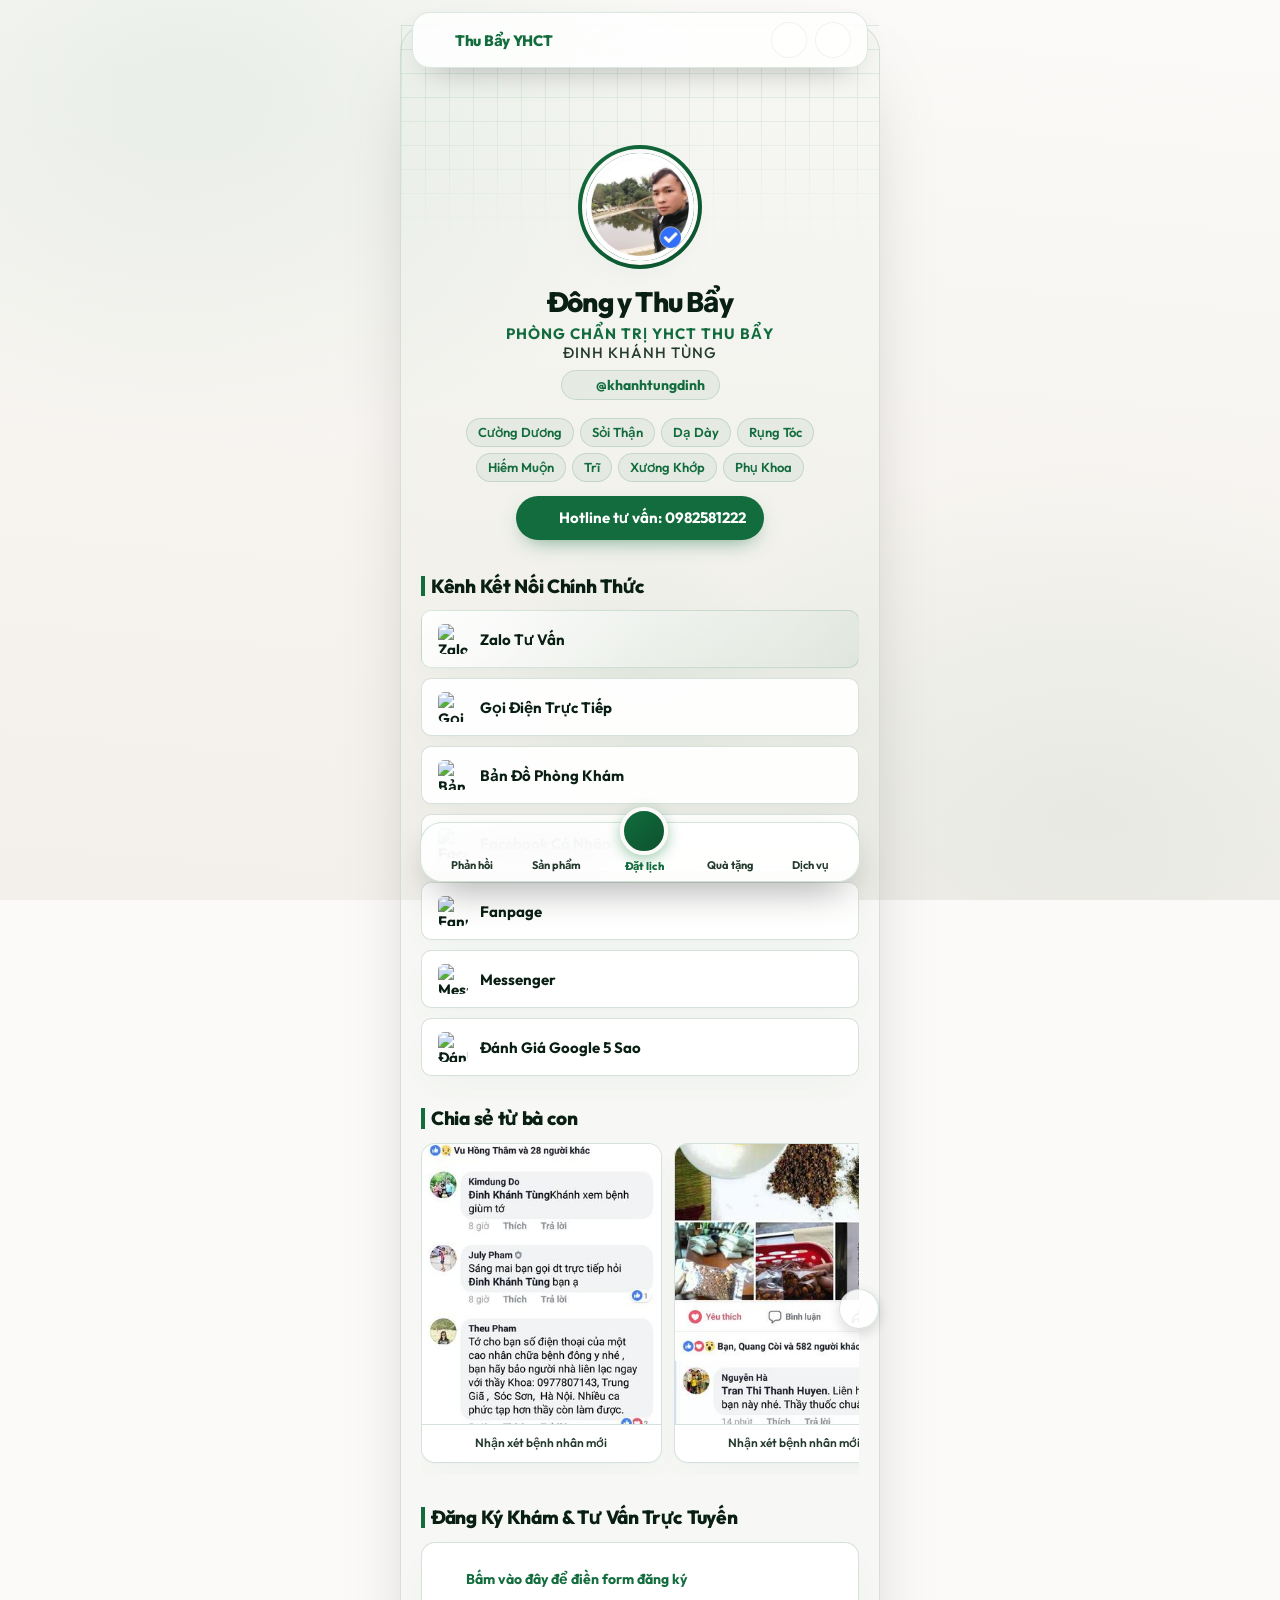
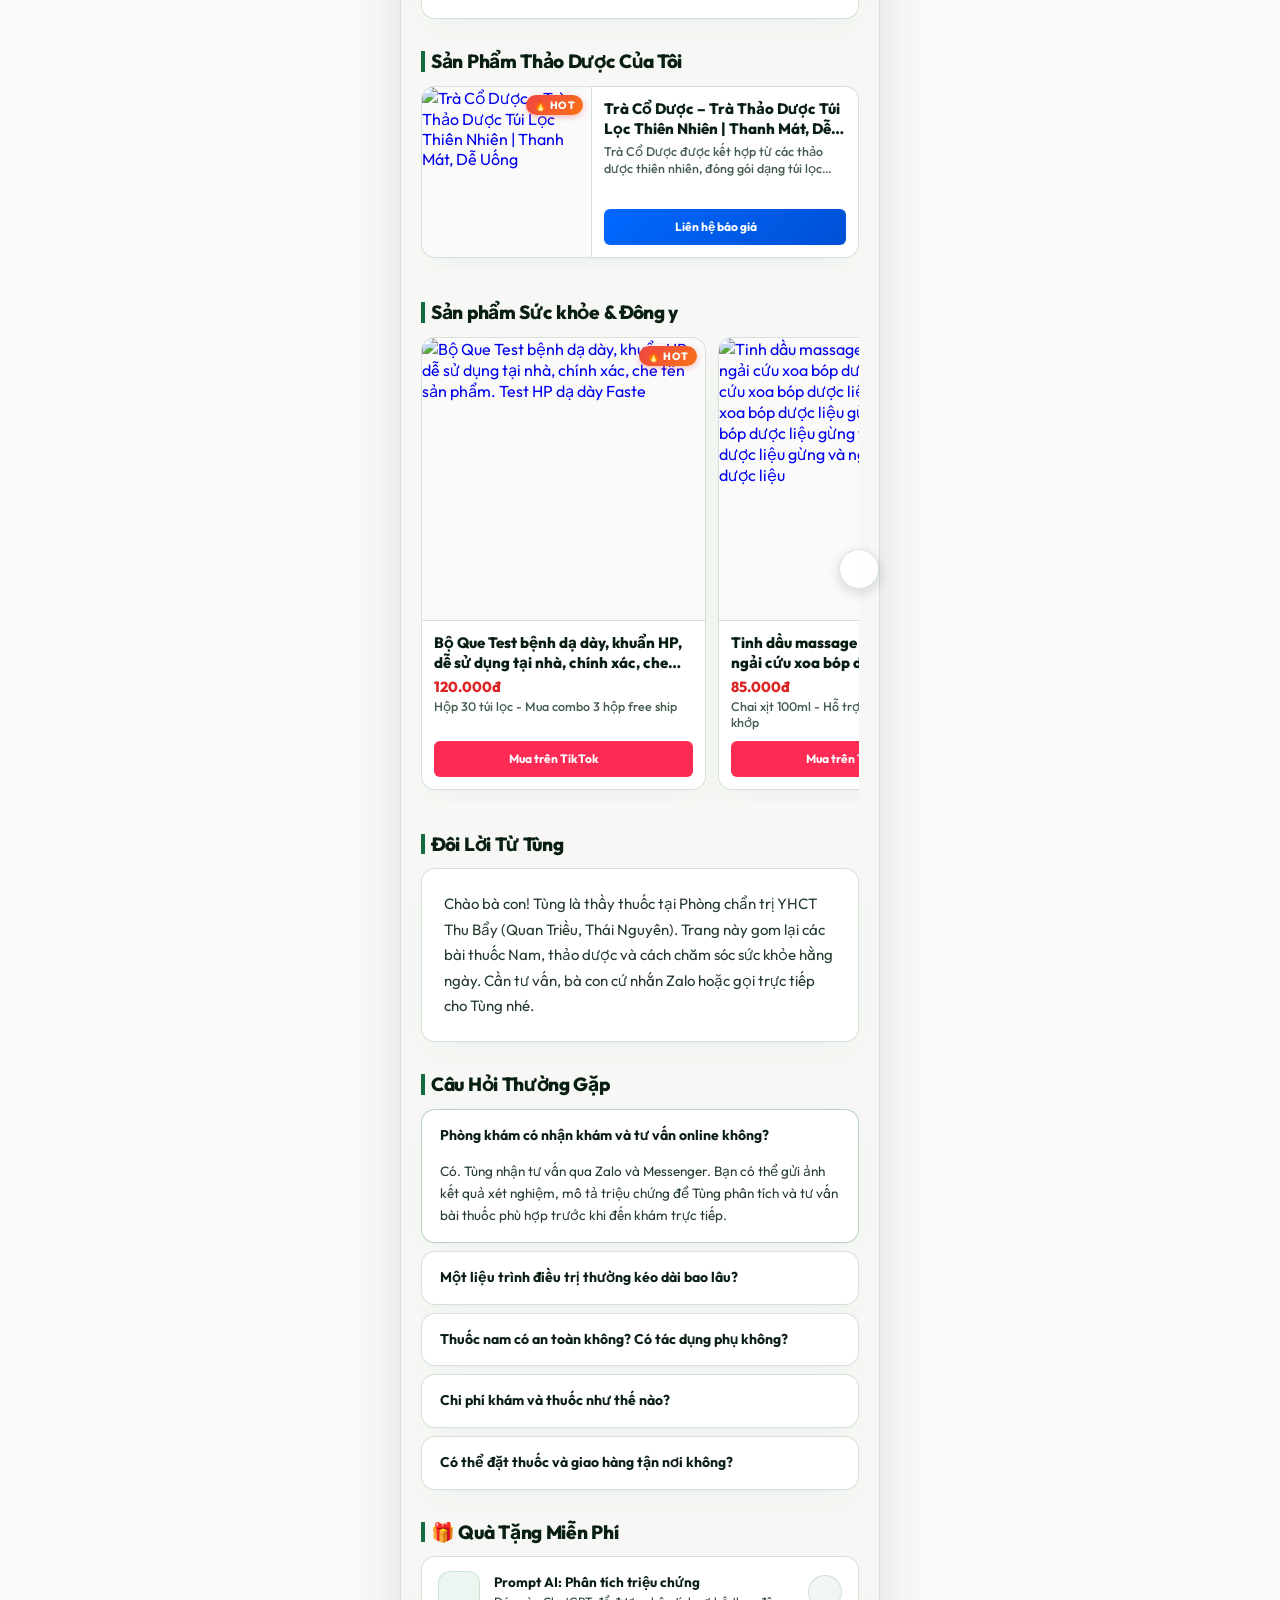
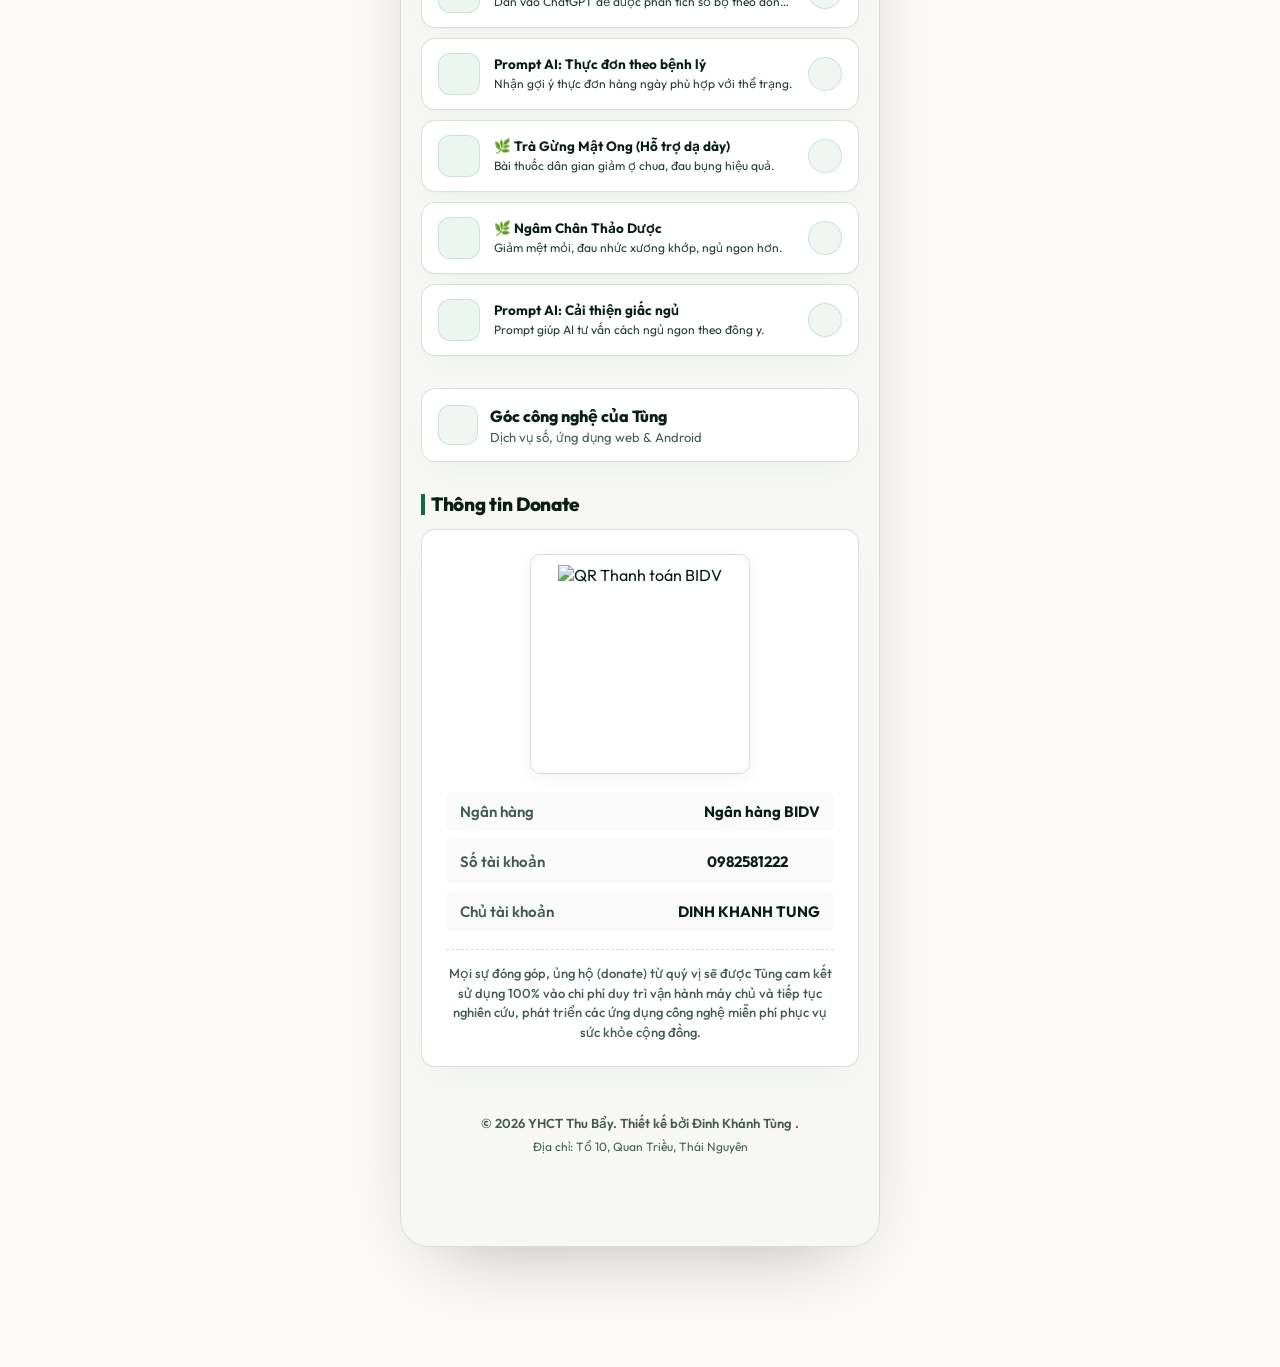
==== commit 1b16db4e: "feat: nang cap giao dien, bo so lieu ao, gom muc cong nghe - An khoi uu dai khi het han; bo so onlin" ====
--- a/index.html
+++ b/index.html
@@ -27,10 +27,10 @@
     rel="stylesheet">
 
   <!-- Lucide Icons CDN -->
-  <script src="https://unpkg.com/lucide@latest"></script>
+  <script src="https://unpkg.com/lucide@1.60.0"></script>
 
   <!-- Stylesheets -->
-  <link rel="stylesheet" href="style.css?v=2.25.0">
+  <link rel="stylesheet" href="style.css?v=2.26.0">
 
   <!-- JSON-LD Structured Data for SEO -->
   <script type="application/ld+json">
@@ -72,7 +72,7 @@
       configScript.async = false;
       configScript.onload = function() {
         const appScript = document.createElement('script');
-        appScript.src = 'app.js?v=2.25.0';
+        appScript.src = 'app.js?v=2.26.0';
         appScript.async = false;
         document.body.appendChild(appScript);
       };
--- a/style.css
+++ b/style.css
@@ -316,7 +316,9 @@
 
 .app-boot-screen.is-hidden {
   opacity: 0;
+  visibility: hidden;
   pointer-events: none;
+  transition: opacity 0.25s ease, visibility 0s linear 0.25s;
 }
 
 .boot-orb {
@@ -691,7 +693,7 @@
   color: #ffffff;
   padding: 4px 10px;
   border-radius: var(--radius-full);
-  font-size: 11px;
+  font-size: 11.5px;
   font-weight: 700;
   text-transform: uppercase;
   backdrop-filter: blur(4px);
@@ -876,7 +878,7 @@
 }
 
 .affiliate-discount {
-  font-size: 11px;
+  font-size: 12.5px;
   color: var(--text-muted);
   font-weight: 500;
   line-height: 1.3;
@@ -1734,7 +1736,7 @@
 }
 
 .cd-label {
-  font-size: 10px;
+  font-size: 11px;
   color: rgba(255,255,255,0.6);
   font-weight: 600;
   text-transform: uppercase;
@@ -2053,7 +2055,7 @@
   color: #ffffff;
   padding: 4px 10px;
   border-radius: var(--radius-full);
-  font-size: 11px;
+  font-size: 11.5px;
   font-weight: 700;
   text-transform: uppercase;
   backdrop-filter: blur(4px);
@@ -2099,7 +2101,7 @@
 }
 
 .service-subtitle {
-  font-size: 11px;
+  font-size: 12.5px;
   color: var(--text-muted);
   text-transform: uppercase;
   font-weight: 700;
@@ -2195,7 +2197,7 @@
   right: 12px;
   background: linear-gradient(135deg, #ef4444, #f97316);
   color: #ffffff;
-  font-size: 9.5px;
+  font-size: 10.5px;
   font-weight: 800;
   padding: 3px 8px;
   border-radius: var(--radius-full);
@@ -2213,7 +2215,7 @@
   right: 8px;
   background: linear-gradient(135deg, #ef4444, #f97316);
   color: #ffffff;
-  font-size: 9px;
+  font-size: 10.5px;
   font-weight: 800;
   padding: 3px 8px;
   border-radius: var(--radius-full);
@@ -2266,7 +2268,7 @@
 }
 
 .bottom-bar-item span {
-  font-size: 10px;
+  font-size: 11px;
   font-weight: 700;
   line-height: 1.1;
   text-align: center;
@@ -2432,7 +2434,7 @@
   display: flex;
   align-items: center;
   gap: 12px;
-  font-size: 11px;
+  font-size: 12px;
   font-weight: 600;
   color: var(--text-muted);
   margin-top: 2px;
@@ -2501,7 +2503,7 @@
   align-items: center;
   justify-content: center;
   font-weight: 800;
-  font-size: 10px;
+  font-size: 12px;
   letter-spacing: 0.5px;
 }
 
@@ -2772,5 +2774,309 @@
   filter: none;
 }
 
-
-
+/* ============ EFFECT: CURVED EDGE GLASS (GIẢ LẬP MÀN HÌNH CONG 3D) ============ */
+.curved-edge-left,
+.curved-edge-right {
+  position: fixed;
+  top: 0;
+  bottom: 0;
+  width: 14px;
+  pointer-events: none;
+  z-index: 999999; /* Đè lên toàn bộ phần tử bao gồm cả header/footer */
+}
+
+.curved-edge-left {
+  left: 0;
+  background: linear-gradient(to right, 
+    rgba(0, 0, 0, 0.28) 0%, 
+    rgba(255, 255, 255, 0.16) 20%, 
+    rgba(255, 255, 255, 0.04) 45%, 
+    rgba(0, 0, 0, 0.06) 75%, 
+    rgba(0, 0, 0, 0) 100%);
+}
+
+.curved-edge-right {
+  right: 0;
+  background: linear-gradient(to left, 
+    rgba(0, 0, 0, 0.28) 0%, 
+    rgba(255, 255, 255, 0.16) 20%, 
+    rgba(255, 255, 255, 0.04) 45%, 
+    rgba(0, 0, 0, 0.06) 75%, 
+    rgba(0, 0, 0, 0) 100%);
+}
+
+[data-theme="dark"] .curved-edge-left {
+  background: linear-gradient(to right, 
+    rgba(0, 0, 0, 0.55) 0%, 
+    rgba(255, 255, 255, 0.12) 15%, 
+    rgba(255, 255, 255, 0.02) 40%, 
+    rgba(0, 0, 0, 0.15) 75%, 
+    rgba(0, 0, 0, 0) 100%);
+}
+
+[data-theme="dark"] .curved-edge-right {
+  background: linear-gradient(to left, 
+    rgba(0, 0, 0, 0.55) 0%, 
+    rgba(255, 255, 255, 0.12) 15%, 
+    rgba(255, 255, 255, 0.02) 40%, 
+    rgba(0, 0, 0, 0.15) 75%, 
+    rgba(0, 0, 0, 0) 100%);
+}
+
+
+
+
+
+
+
+/* ==========================================================================
+   NÂNG CẤP GIAO DIỆN 11/2026
+   ========================================================================== */
+
+/* ---- Tiểu sử: nhãn chuyên khoa + nút hotline ---- */
+.profile-bio.is-structured {
+  white-space: normal;
+  max-width: 100%;
+  display: flex;
+  flex-direction: column;
+  align-items: center;
+  gap: 14px;
+}
+
+.bio-chips {
+  display: flex;
+  flex-wrap: wrap;
+  justify-content: center;
+  gap: 6px;
+}
+
+.bio-chip {
+  font-size: 13px;
+  font-weight: 600;
+  line-height: 1;
+  padding: 7px 11px;
+  border-radius: var(--radius-full);
+  color: var(--color-primary);
+  background: var(--color-accent-light);
+  border: 1px solid var(--color-accent-border);
+  white-space: nowrap;
+}
+
+.bio-hotline {
+  display: inline-flex;
+  align-items: center;
+  gap: 8px;
+  padding: 10px 18px;
+  min-height: 44px;
+  border-radius: var(--radius-full);
+  background: var(--color-primary);
+  color: #ffffff;
+  font-size: 15px;
+  font-weight: 700;
+  text-decoration: none;
+  box-shadow: 0 8px 22px -10px rgba(var(--color-primary-rgb), 0.7);
+  transition: var(--transition-cubic);
+}
+
+[data-theme="dark"] .bio-hotline {
+  color: #04140b;
+}
+
+.bio-hotline svg,
+.bio-hotline i {
+  width: 17px;
+  height: 17px;
+}
+
+.bio-hotline:hover {
+  transform: translateY(-1px);
+  box-shadow: 0 12px 26px -10px rgba(var(--color-primary-rgb), 0.85);
+}
+
+.bio-line {
+  font-size: 14px;
+  color: var(--text-secondary);
+}
+
+/* ---- Lời ngỏ: chữ dễ đọc, gọn hơn ---- */
+.text-block-content {
+  font-size: 15px;
+  line-height: 1.7;
+}
+
+/* ---- Khu sản phẩm chỉ có 1 thẻ: hiện ngang, đầy chiều rộng ---- */
+.affiliate-container > .affiliate-card:only-child {
+  flex: 1 1 100%;
+  flex-direction: row;
+}
+
+.affiliate-container > .affiliate-card:only-child .affiliate-image-wrapper {
+  width: 40%;
+  max-width: 170px;
+  aspect-ratio: 1 / 1;
+  border-bottom: none;
+  border-right: var(--border-card);
+}
+
+.affiliate-container > .affiliate-card:only-child .affiliate-info {
+  flex: 1;
+  min-width: 0;
+}
+
+/* ---- Nhóm "Góc công nghệ" gập lại ---- */
+.tech-group {
+  border: var(--border-card);
+  border-radius: var(--radius-lg);
+  background: var(--bg-card);
+  box-shadow: var(--card-shadow);
+  overflow: hidden;
+}
+
+.tech-group-summary {
+  list-style: none;
+  display: flex;
+  align-items: center;
+  gap: 12px;
+  padding: 16px;
+  min-height: 64px;
+  cursor: pointer;
+  user-select: none;
+}
+
+.tech-group-summary::-webkit-details-marker {
+  display: none;
+}
+
+.tech-group-icon {
+  flex-shrink: 0;
+  width: 40px;
+  height: 40px;
+  border-radius: 12px;
+  display: grid;
+  place-items: center;
+  color: var(--color-primary);
+  background: var(--color-accent-light);
+  border: 1px solid var(--color-accent-border);
+}
+
+.tech-group-icon svg {
+  width: 20px;
+  height: 20px;
+}
+
+.tech-group-text {
+  flex: 1;
+  display: flex;
+  flex-direction: column;
+  gap: 3px;
+  min-width: 0;
+}
+
+.tech-group-text strong {
+  font-size: 16px;
+  font-weight: 800;
+  color: var(--text-primary);
+}
+
+.tech-group-text small {
+  font-size: 13px;
+  color: var(--text-muted);
+}
+
+.tech-group-chevron {
+  width: 20px;
+  height: 20px;
+  color: var(--text-muted);
+  transition: transform 0.3s ease;
+}
+
+.tech-group[open] .tech-group-chevron {
+  transform: rotate(180deg);
+}
+
+.tech-group-body {
+  display: flex;
+  flex-direction: column;
+  gap: 32px;
+  padding: 8px 16px 20px;
+  border-top: var(--border-card);
+}
+
+.tech-group-body .section-wrapper:first-child {
+  padding-top: 12px;
+}
+
+/* ---- Nút đóng modal đủ lớn để bấm ---- */
+.close-btn {
+  width: 44px;
+  height: 44px;
+  display: grid;
+  place-items: center;
+  border-radius: 50%;
+  line-height: 1;
+}
+
+.close-btn:hover {
+  background: var(--color-accent-light);
+  transform: none;
+}
+
+/* ---- Máy tính & tablet ---- */
+@media (min-width: 600px) {
+  /* Hiệu ứng mép màn hình cong chỉ hợp với điện thoại */
+  .curved-edge-left,
+  .curved-edge-right {
+    display: none;
+  }
+}
+
+@media (min-width: 768px) {
+  body {
+    background:
+      radial-gradient(900px 600px at 15% 10%, rgba(var(--color-primary-rgb), 0.07), transparent 60%),
+      radial-gradient(800px 600px at 85% 90%, rgba(var(--color-primary-rgb), 0.06), transparent 60%),
+      var(--bg-app-gradient);
+    background-attachment: fixed;
+    background-color: var(--bg-app);
+  }
+
+  .app-container {
+    margin: 24px 0 40px;
+    min-height: auto;
+    padding-top: 84px;
+    border-radius: 28px;
+    border: var(--border-card);
+    background: rgba(var(--color-primary-rgb), 0.015);
+    box-shadow: 0 30px 80px -40px rgba(0, 0, 0, 0.35);
+  }
+
+  /* Thanh điều hướng dưới thành viên thuốc nổi, bo tròn */
+  .native-bottom-bar {
+    bottom: 18px;
+    max-width: 440px;
+    border-radius: 22px;
+    border: 1px solid rgba(var(--color-primary-rgb), 0.18);
+    box-shadow: 0 18px 40px -16px rgba(0, 0, 0, 0.45);
+  }
+
+  [data-theme="dark"] .native-bottom-bar {
+    border: 1px solid rgba(255, 255, 255, 0.08);
+  }
+
+  .back-to-top {
+    bottom: 96px;
+  }
+
+  /* Header nổi bo tròn, đồng bộ với thanh dưới */
+  .sticky-header {
+    top: 12px;
+    max-width: 456px;
+    border-radius: 18px;
+    border: 1px solid rgba(var(--color-primary-rgb), 0.15);
+    box-shadow: 0 14px 34px -18px rgba(0, 0, 0, 0.4);
+  }
+
+  [data-theme="dark"] .sticky-header {
+    border: 1px solid rgba(255, 255, 255, 0.08);
+  }
+}
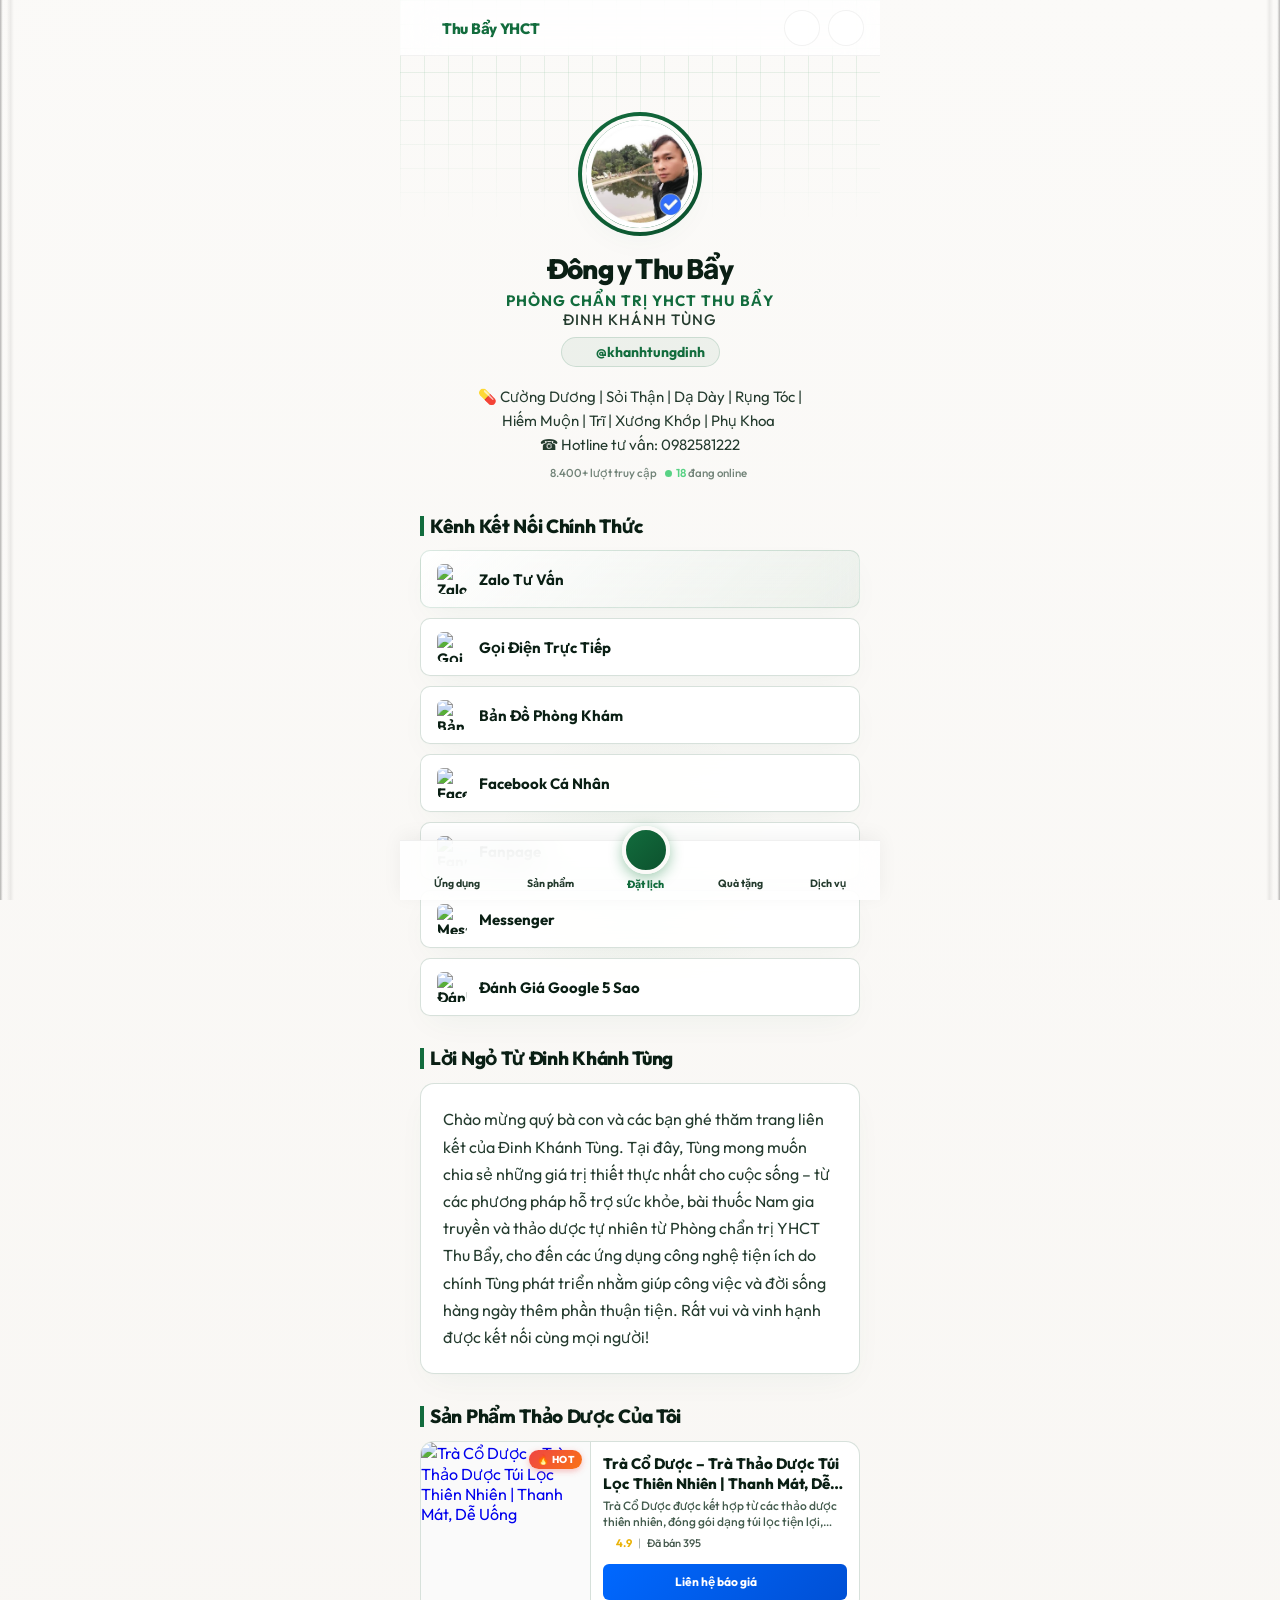
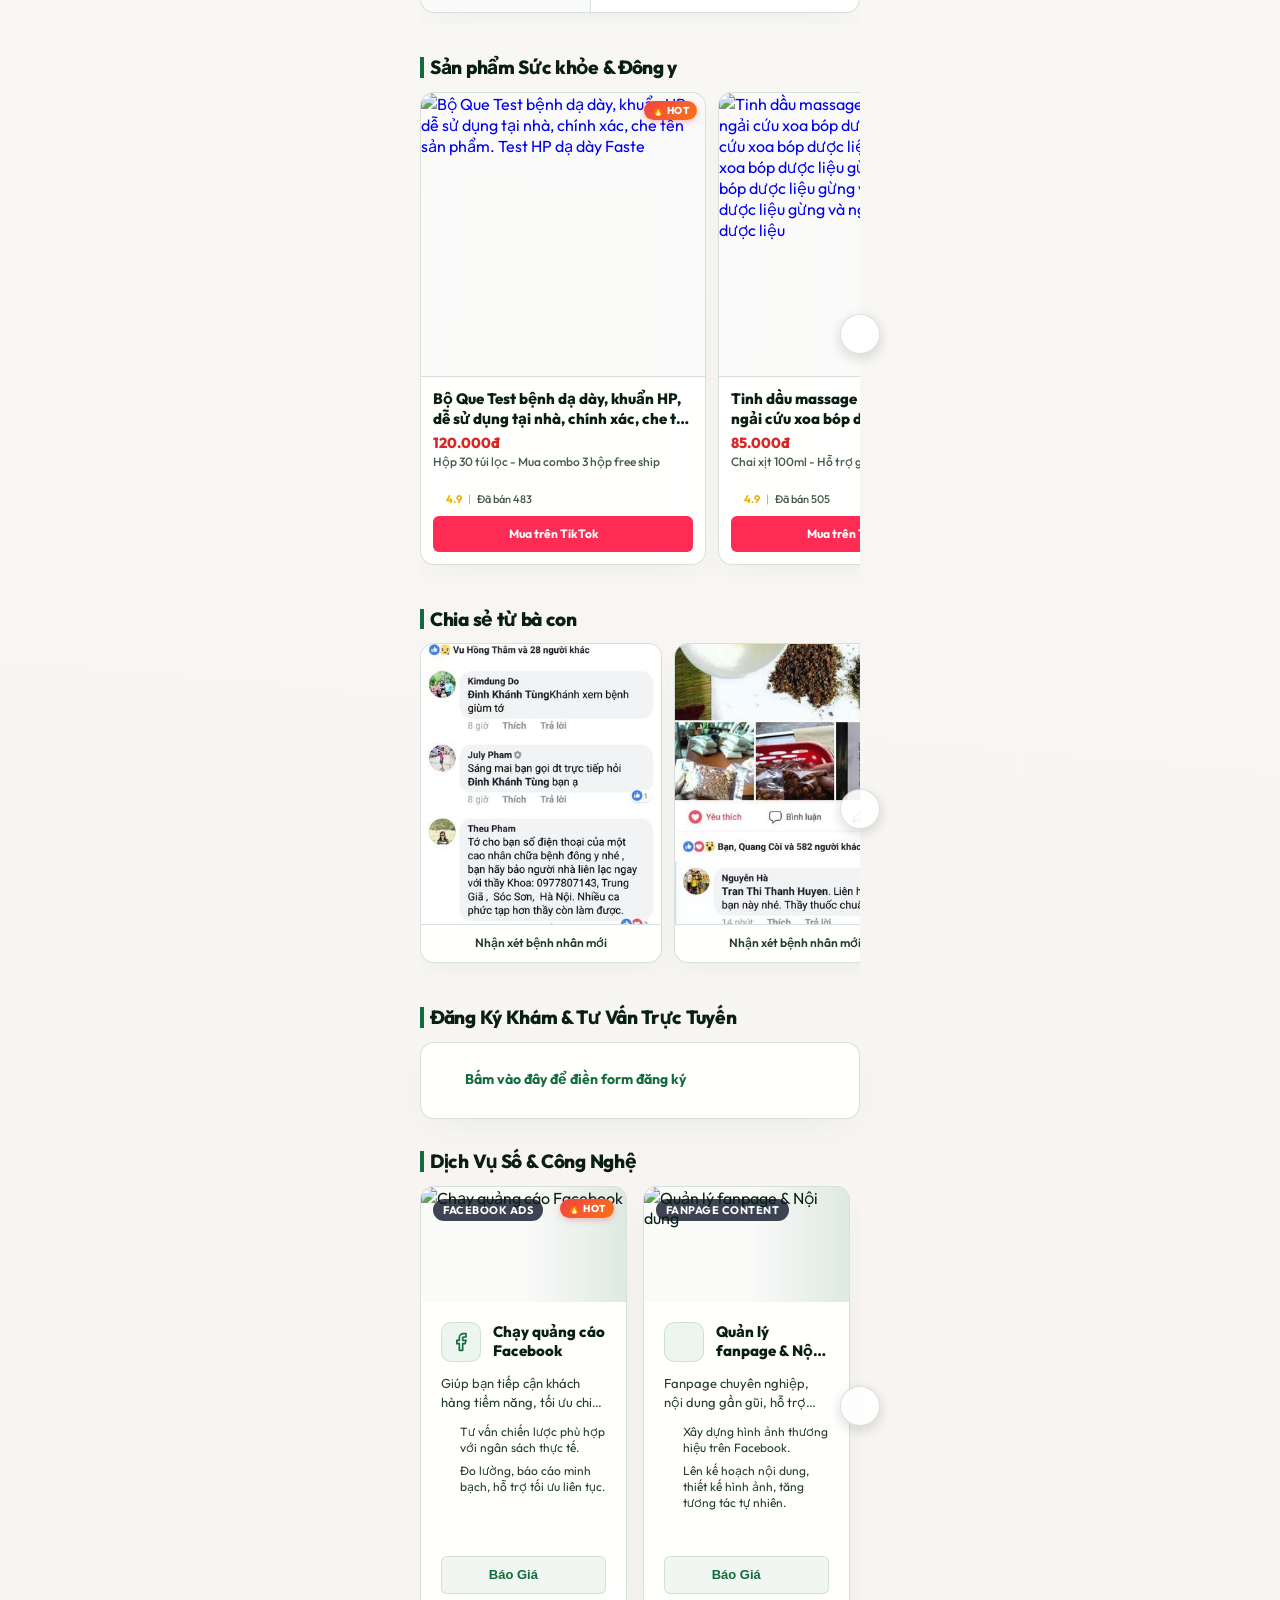
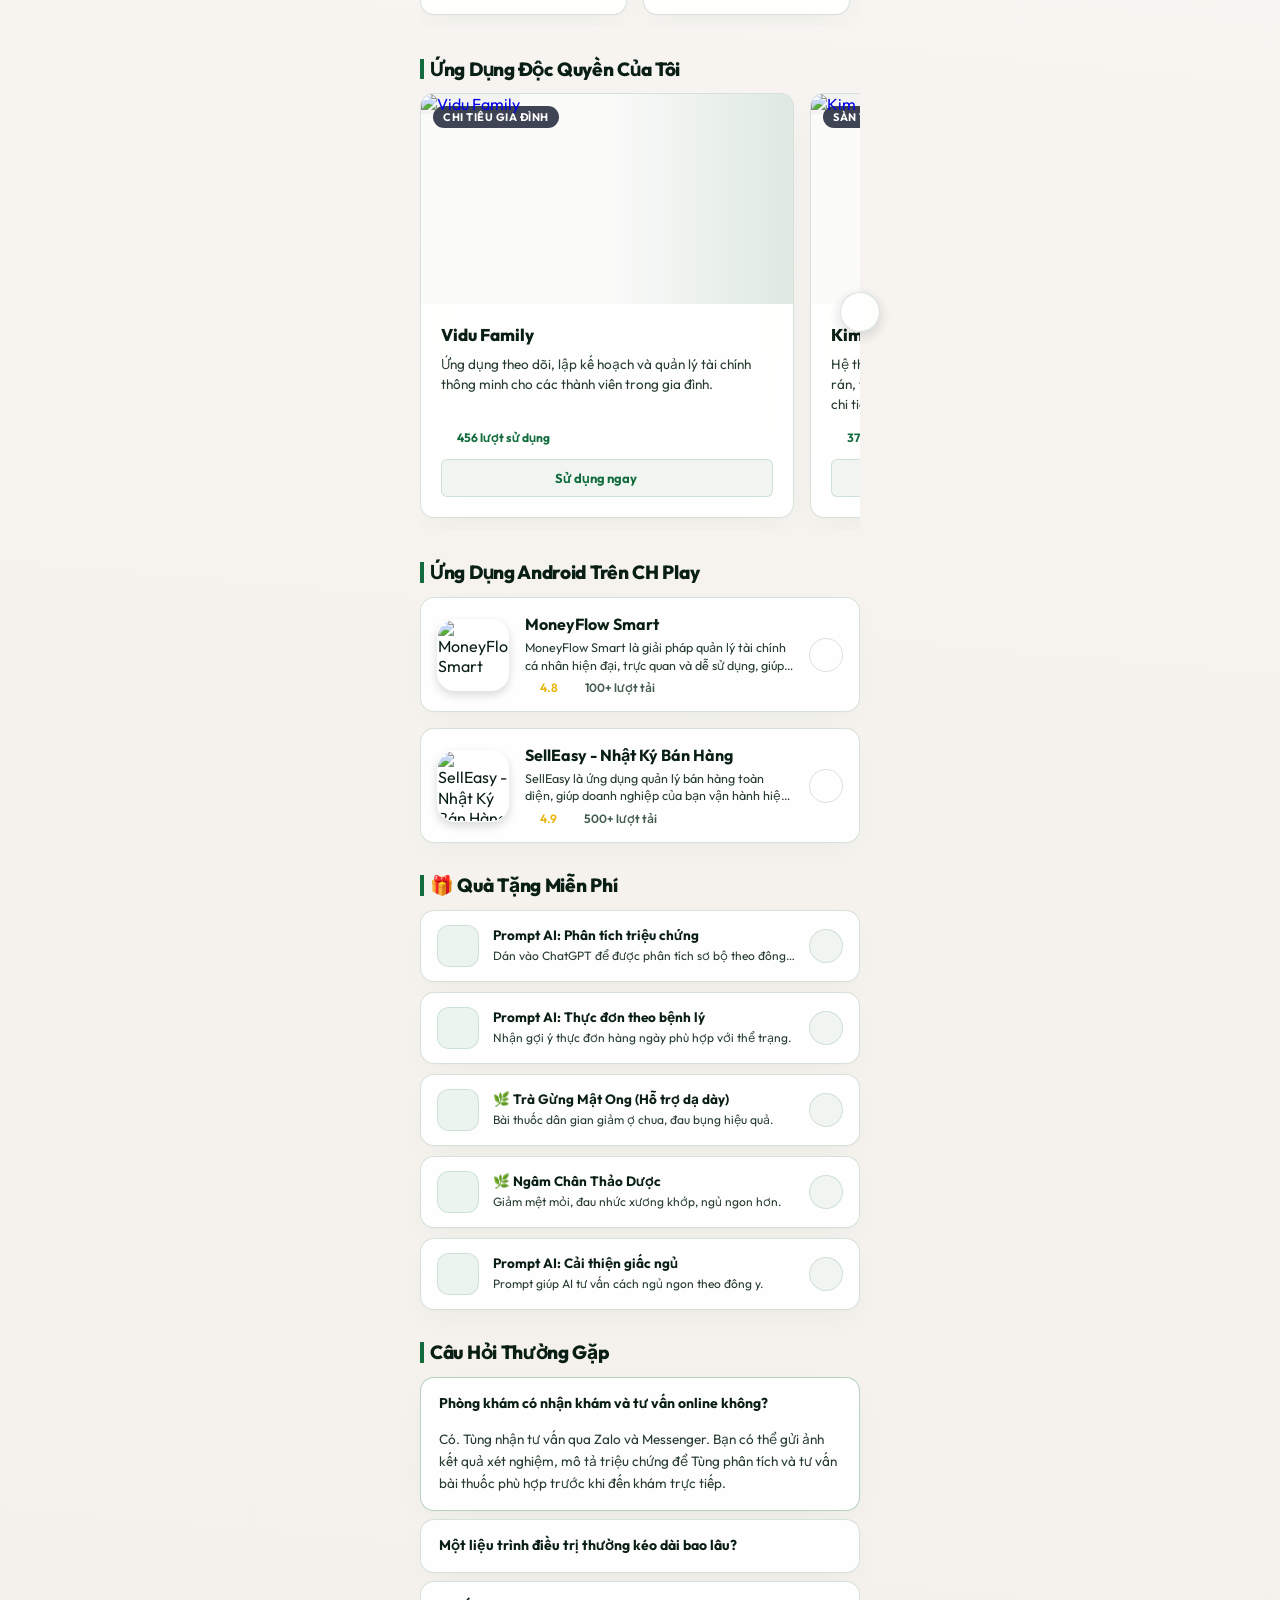
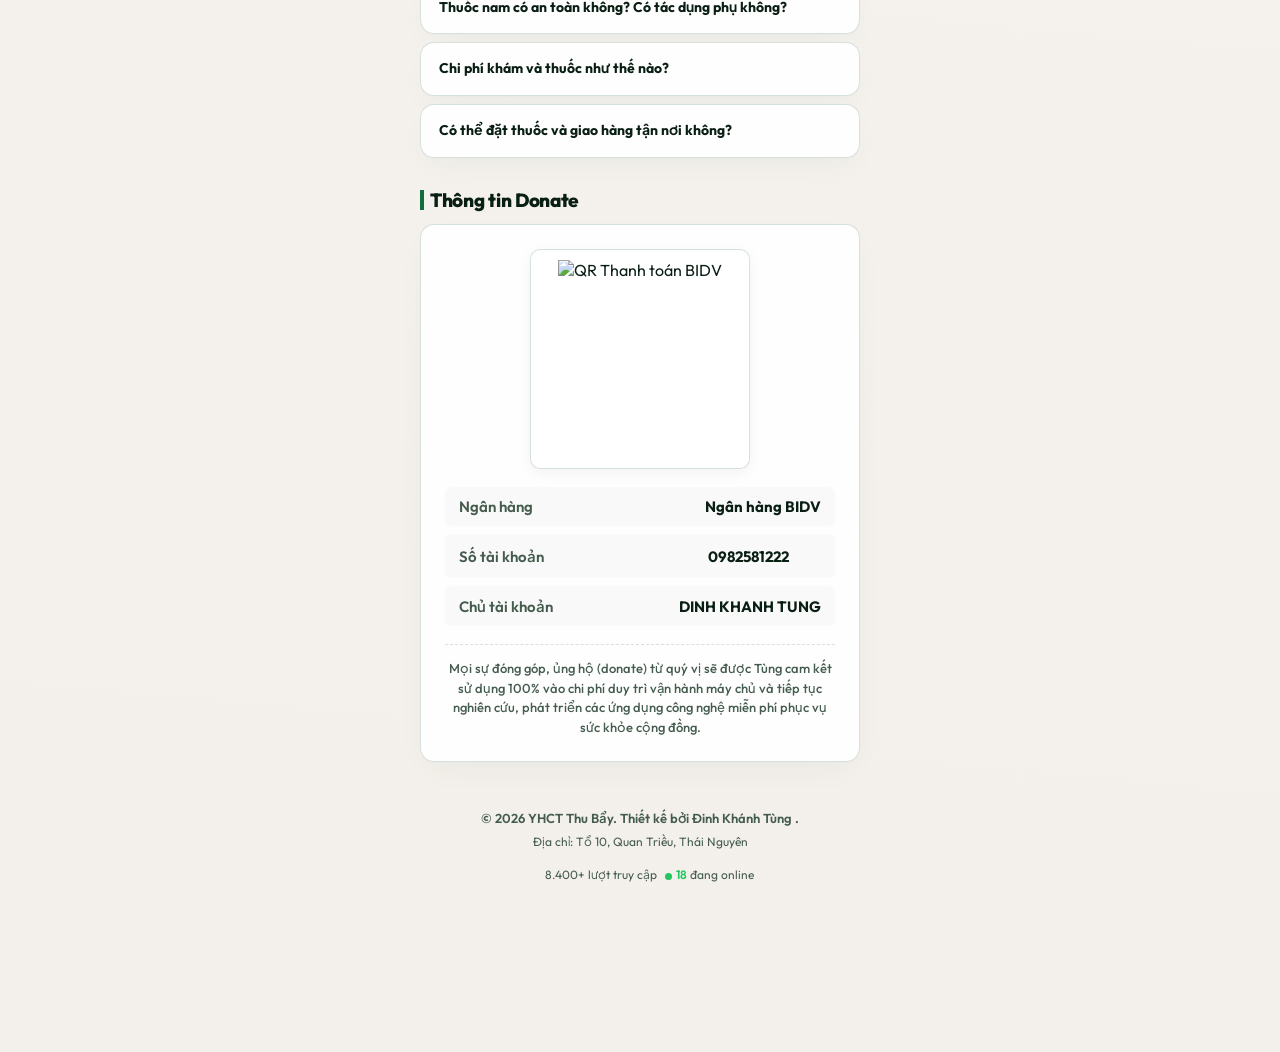
==== commit 12651423: "fix: khoi phuc giao dien goc, chi sua loi va nan not Hoan tac 1b16db4 (giu nguyen noi dung, thu tu, " ====
--- a/index.html
+++ b/index.html
@@ -30,7 +30,7 @@
   <script src="https://unpkg.com/lucide@1.60.0"></script>
 
   <!-- Stylesheets -->
-  <link rel="stylesheet" href="style.css?v=2.26.0">
+  <link rel="stylesheet" href="style.css?v=2.25.1">
 
   <!-- JSON-LD Structured Data for SEO -->
   <script type="application/ld+json">
@@ -72,7 +72,7 @@
       configScript.async = false;
       configScript.onload = function() {
         const appScript = document.createElement('script');
-        appScript.src = 'app.js?v=2.26.0';
+        appScript.src = 'app.js?v=2.25.1';
         appScript.async = false;
         document.body.appendChild(appScript);
       };
--- a/style.css
+++ b/style.css
@@ -316,9 +316,8 @@
 
 .app-boot-screen.is-hidden {
   opacity: 0;
-  visibility: hidden;
   pointer-events: none;
-  transition: opacity 0.25s ease, visibility 0s linear 0.25s;
+  transition: opacity 0.25s ease;
 }
 
 .boot-orb {
@@ -693,7 +692,7 @@
   color: #ffffff;
   padding: 4px 10px;
   border-radius: var(--radius-full);
-  font-size: 11.5px;
+  font-size: 11px;
   font-weight: 700;
   text-transform: uppercase;
   backdrop-filter: blur(4px);
@@ -716,7 +715,7 @@
 }
 
 .project-usage {
-  font-size: 11.5px;
+  font-size: 12px;
   color: var(--color-primary);
   font-weight: 700;
   display: inline-flex;
@@ -878,7 +877,7 @@
 }
 
 .affiliate-discount {
-  font-size: 12.5px;
+  font-size: 12px;
   color: var(--text-muted);
   font-weight: 500;
   line-height: 1.3;
@@ -1631,7 +1630,7 @@
 }
 
 .social-toast-time {
-  font-size: 10px;
+  font-size: 11px;
   color: var(--text-muted);
   margin-top: 2px;
   font-weight: 500;
@@ -2055,7 +2054,7 @@
   color: #ffffff;
   padding: 4px 10px;
   border-radius: var(--radius-full);
-  font-size: 11.5px;
+  font-size: 11px;
   font-weight: 700;
   text-transform: uppercase;
   backdrop-filter: blur(4px);
@@ -2101,7 +2100,7 @@
 }
 
 .service-subtitle {
-  font-size: 12.5px;
+  font-size: 12px;
   color: var(--text-muted);
   text-transform: uppercase;
   font-weight: 700;
@@ -2197,7 +2196,7 @@
   right: 12px;
   background: linear-gradient(135deg, #ef4444, #f97316);
   color: #ffffff;
-  font-size: 10.5px;
+  font-size: 10px;
   font-weight: 800;
   padding: 3px 8px;
   border-radius: var(--radius-full);
@@ -2215,7 +2214,7 @@
   right: 8px;
   background: linear-gradient(135deg, #ef4444, #f97316);
   color: #ffffff;
-  font-size: 10.5px;
+  font-size: 10px;
   font-weight: 800;
   padding: 3px 8px;
   border-radius: var(--radius-full);
@@ -2268,7 +2267,7 @@
 }
 
 .bottom-bar-item span {
-  font-size: 11px;
+  font-size: 10.5px;
   font-weight: 700;
   line-height: 1.1;
   text-align: center;
@@ -2828,83 +2827,13 @@
 
 
 
-
-/* ==========================================================================
-   NÂNG CẤP GIAO DIỆN 11/2026
-   ========================================================================== */
-
-/* ---- Tiểu sử: nhãn chuyên khoa + nút hotline ---- */
-.profile-bio.is-structured {
-  white-space: normal;
-  max-width: 100%;
-  display: flex;
-  flex-direction: column;
-  align-items: center;
-  gap: 14px;
-}
-
-.bio-chips {
-  display: flex;
-  flex-wrap: wrap;
-  justify-content: center;
-  gap: 6px;
-}
-
-.bio-chip {
-  font-size: 13px;
-  font-weight: 600;
-  line-height: 1;
-  padding: 7px 11px;
-  border-radius: var(--radius-full);
-  color: var(--color-primary);
-  background: var(--color-accent-light);
-  border: 1px solid var(--color-accent-border);
-  white-space: nowrap;
-}
-
-.bio-hotline {
-  display: inline-flex;
-  align-items: center;
-  gap: 8px;
-  padding: 10px 18px;
-  min-height: 44px;
-  border-radius: var(--radius-full);
-  background: var(--color-primary);
-  color: #ffffff;
-  font-size: 15px;
-  font-weight: 700;
-  text-decoration: none;
-  box-shadow: 0 8px 22px -10px rgba(var(--color-primary-rgb), 0.7);
-  transition: var(--transition-cubic);
-}
-
-[data-theme="dark"] .bio-hotline {
-  color: #04140b;
-}
-
-.bio-hotline svg,
-.bio-hotline i {
-  width: 17px;
-  height: 17px;
-}
-
-.bio-hotline:hover {
-  transform: translateY(-1px);
-  box-shadow: 0 12px 26px -10px rgba(var(--color-primary-rgb), 0.85);
-}
-
-.bio-line {
-  font-size: 14px;
-  color: var(--text-secondary);
-}
-
-/* ---- Lời ngỏ: chữ dễ đọc, gọn hơn ---- */
-.text-block-content {
-  font-size: 15px;
-  line-height: 1.7;
-}
-
-/* ---- Khu sản phẩm chỉ có 1 thẻ: hiện ngang, đầy chiều rộng ---- */
+/* ---- Sửa lỗi nhỏ 11/2026 (giữ nguyên thiết kế) ---- */
+/* Tiểu sử: chia dòng cân đối, không để một mục bị cắt giữa chừng */
+.profile-bio {
+  text-wrap: balance;
+}
+
+/* Khu sản phẩm chỉ có 1 thẻ: không để trống nửa bên phải */
 .affiliate-container > .affiliate-card:only-child {
   flex: 1 1 100%;
   flex-direction: row;
@@ -2913,7 +2842,6 @@
 .affiliate-container > .affiliate-card:only-child .affiliate-image-wrapper {
   width: 40%;
   max-width: 170px;
-  aspect-ratio: 1 / 1;
   border-bottom: none;
   border-right: var(--border-card);
 }
@@ -2923,90 +2851,7 @@
   min-width: 0;
 }
 
-/* ---- Nhóm "Góc công nghệ" gập lại ---- */
-.tech-group {
-  border: var(--border-card);
-  border-radius: var(--radius-lg);
-  background: var(--bg-card);
-  box-shadow: var(--card-shadow);
-  overflow: hidden;
-}
-
-.tech-group-summary {
-  list-style: none;
-  display: flex;
-  align-items: center;
-  gap: 12px;
-  padding: 16px;
-  min-height: 64px;
-  cursor: pointer;
-  user-select: none;
-}
-
-.tech-group-summary::-webkit-details-marker {
-  display: none;
-}
-
-.tech-group-icon {
-  flex-shrink: 0;
-  width: 40px;
-  height: 40px;
-  border-radius: 12px;
-  display: grid;
-  place-items: center;
-  color: var(--color-primary);
-  background: var(--color-accent-light);
-  border: 1px solid var(--color-accent-border);
-}
-
-.tech-group-icon svg {
-  width: 20px;
-  height: 20px;
-}
-
-.tech-group-text {
-  flex: 1;
-  display: flex;
-  flex-direction: column;
-  gap: 3px;
-  min-width: 0;
-}
-
-.tech-group-text strong {
-  font-size: 16px;
-  font-weight: 800;
-  color: var(--text-primary);
-}
-
-.tech-group-text small {
-  font-size: 13px;
-  color: var(--text-muted);
-}
-
-.tech-group-chevron {
-  width: 20px;
-  height: 20px;
-  color: var(--text-muted);
-  transition: transform 0.3s ease;
-}
-
-.tech-group[open] .tech-group-chevron {
-  transform: rotate(180deg);
-}
-
-.tech-group-body {
-  display: flex;
-  flex-direction: column;
-  gap: 32px;
-  padding: 8px 16px 20px;
-  border-top: var(--border-card);
-}
-
-.tech-group-body .section-wrapper:first-child {
-  padding-top: 12px;
-}
-
-/* ---- Nút đóng modal đủ lớn để bấm ---- */
+/* Nút đóng modal đủ lớn để bấm bằng ngón tay */
 .close-btn {
   width: 44px;
   height: 44px;
@@ -3016,67 +2861,20 @@
   line-height: 1;
 }
 
-.close-btn:hover {
-  background: var(--color-accent-light);
-  transform: none;
-}
-
-/* ---- Máy tính & tablet ---- */
-@media (min-width: 600px) {
-  /* Hiệu ứng mép màn hình cong chỉ hợp với điện thoại */
-  .curved-edge-left,
-  .curved-edge-right {
-    display: none;
+/* Lưới sản phẩm: lướt ra sát mép màn hình, các thẻ thẳng hàng nhau */
+@media (max-width: 520px) {
+  .affiliate-container {
+    margin: 0 -20px;
+    padding: 2px 20px 14px;
+    width: calc(100% + 40px);
+    scroll-padding: 0 20px;
   }
 }
 
-@media (min-width: 768px) {
-  body {
-    background:
-      radial-gradient(900px 600px at 15% 10%, rgba(var(--color-primary-rgb), 0.07), transparent 60%),
-      radial-gradient(800px 600px at 85% 90%, rgba(var(--color-primary-rgb), 0.06), transparent 60%),
-      var(--bg-app-gradient);
-    background-attachment: fixed;
-    background-color: var(--bg-app);
-  }
-
-  .app-container {
-    margin: 24px 0 40px;
-    min-height: auto;
-    padding-top: 84px;
-    border-radius: 28px;
-    border: var(--border-card);
-    background: rgba(var(--color-primary-rgb), 0.015);
-    box-shadow: 0 30px 80px -40px rgba(0, 0, 0, 0.35);
-  }
-
-  /* Thanh điều hướng dưới thành viên thuốc nổi, bo tròn */
-  .native-bottom-bar {
-    bottom: 18px;
-    max-width: 440px;
-    border-radius: 22px;
-    border: 1px solid rgba(var(--color-primary-rgb), 0.18);
-    box-shadow: 0 18px 40px -16px rgba(0, 0, 0, 0.45);
-  }
-
-  [data-theme="dark"] .native-bottom-bar {
-    border: 1px solid rgba(255, 255, 255, 0.08);
-  }
-
-  .back-to-top {
-    bottom: 96px;
-  }
-
-  /* Header nổi bo tròn, đồng bộ với thanh dưới */
-  .sticky-header {
-    top: 12px;
-    max-width: 456px;
-    border-radius: 18px;
-    border: 1px solid rgba(var(--color-primary-rgb), 0.15);
-    box-shadow: 0 14px 34px -18px rgba(0, 0, 0, 0.4);
-  }
-
-  [data-theme="dark"] .sticky-header {
-    border: 1px solid rgba(255, 255, 255, 0.08);
-  }
-}
+.affiliate-name {
+  min-height: calc(2 * 1.35em);
+}
+
+.affiliate-discount {
+  min-height: calc(2 * 1.3em);
+}
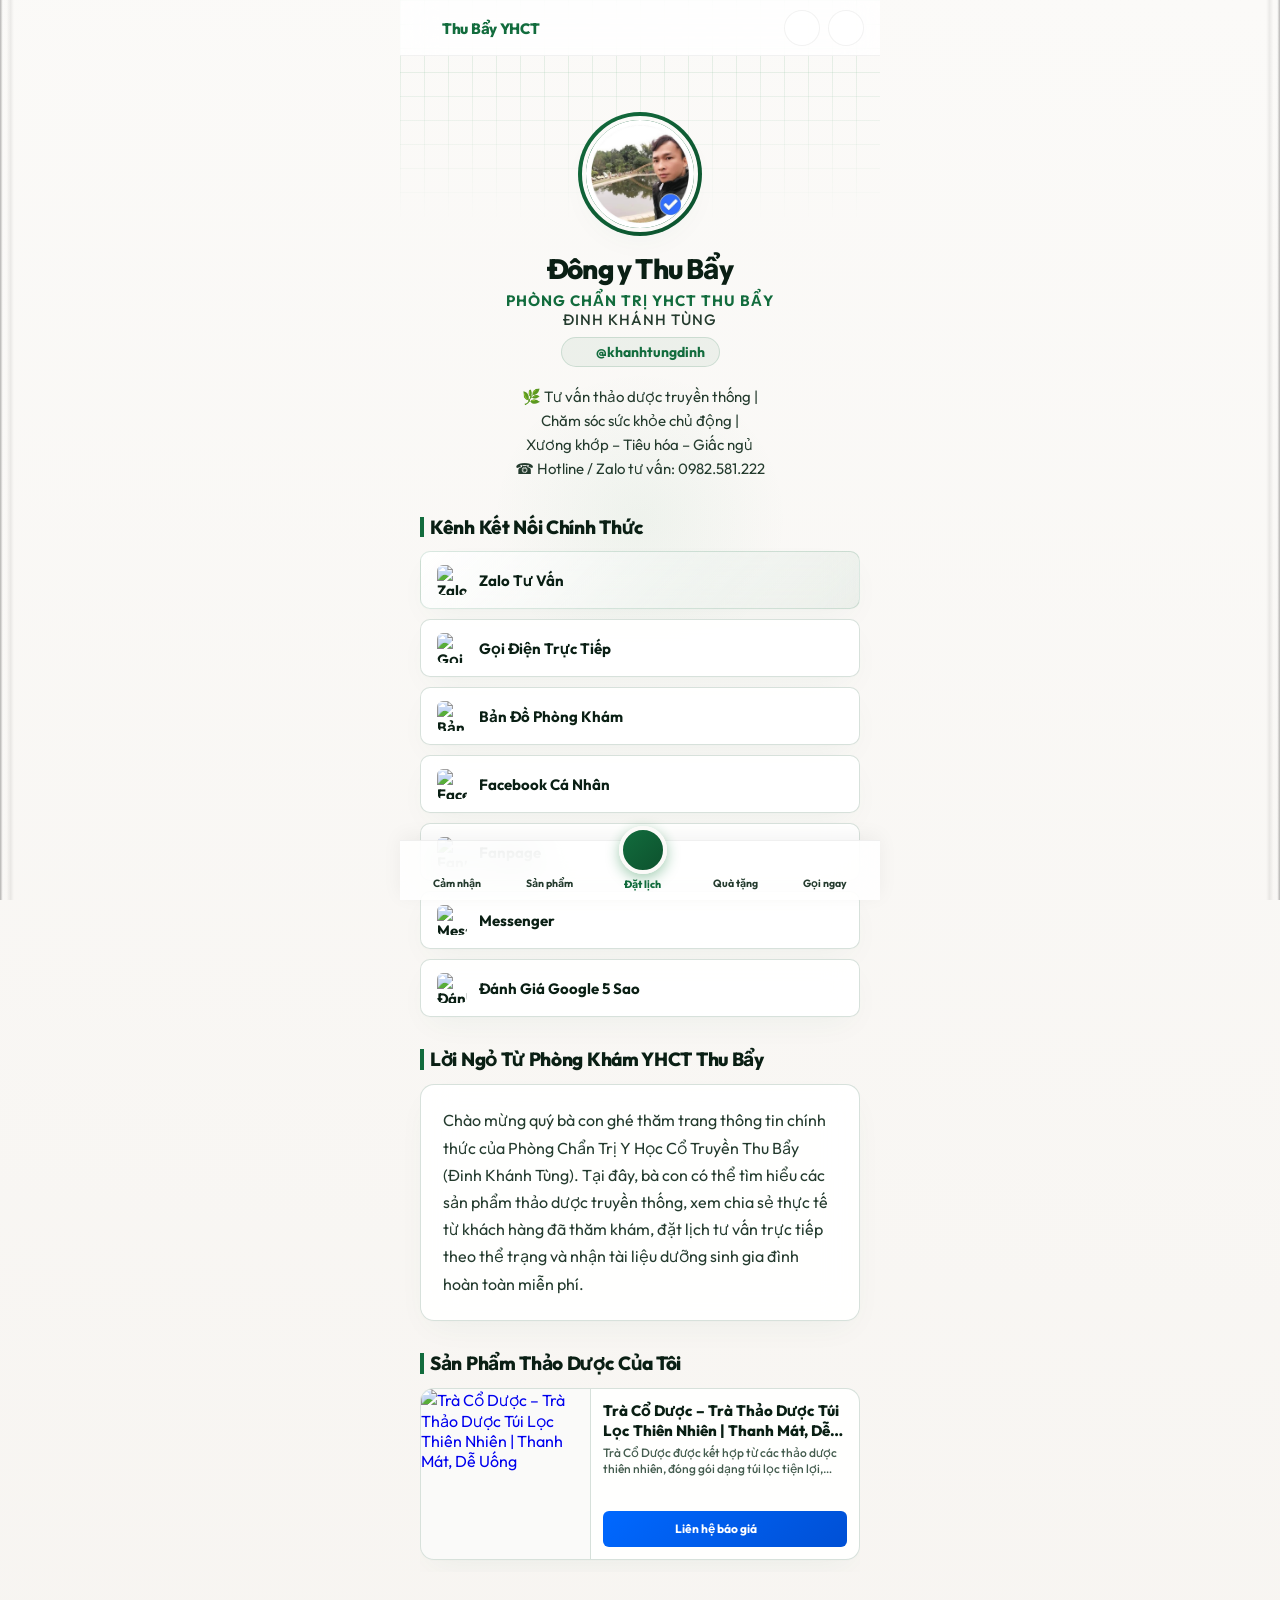
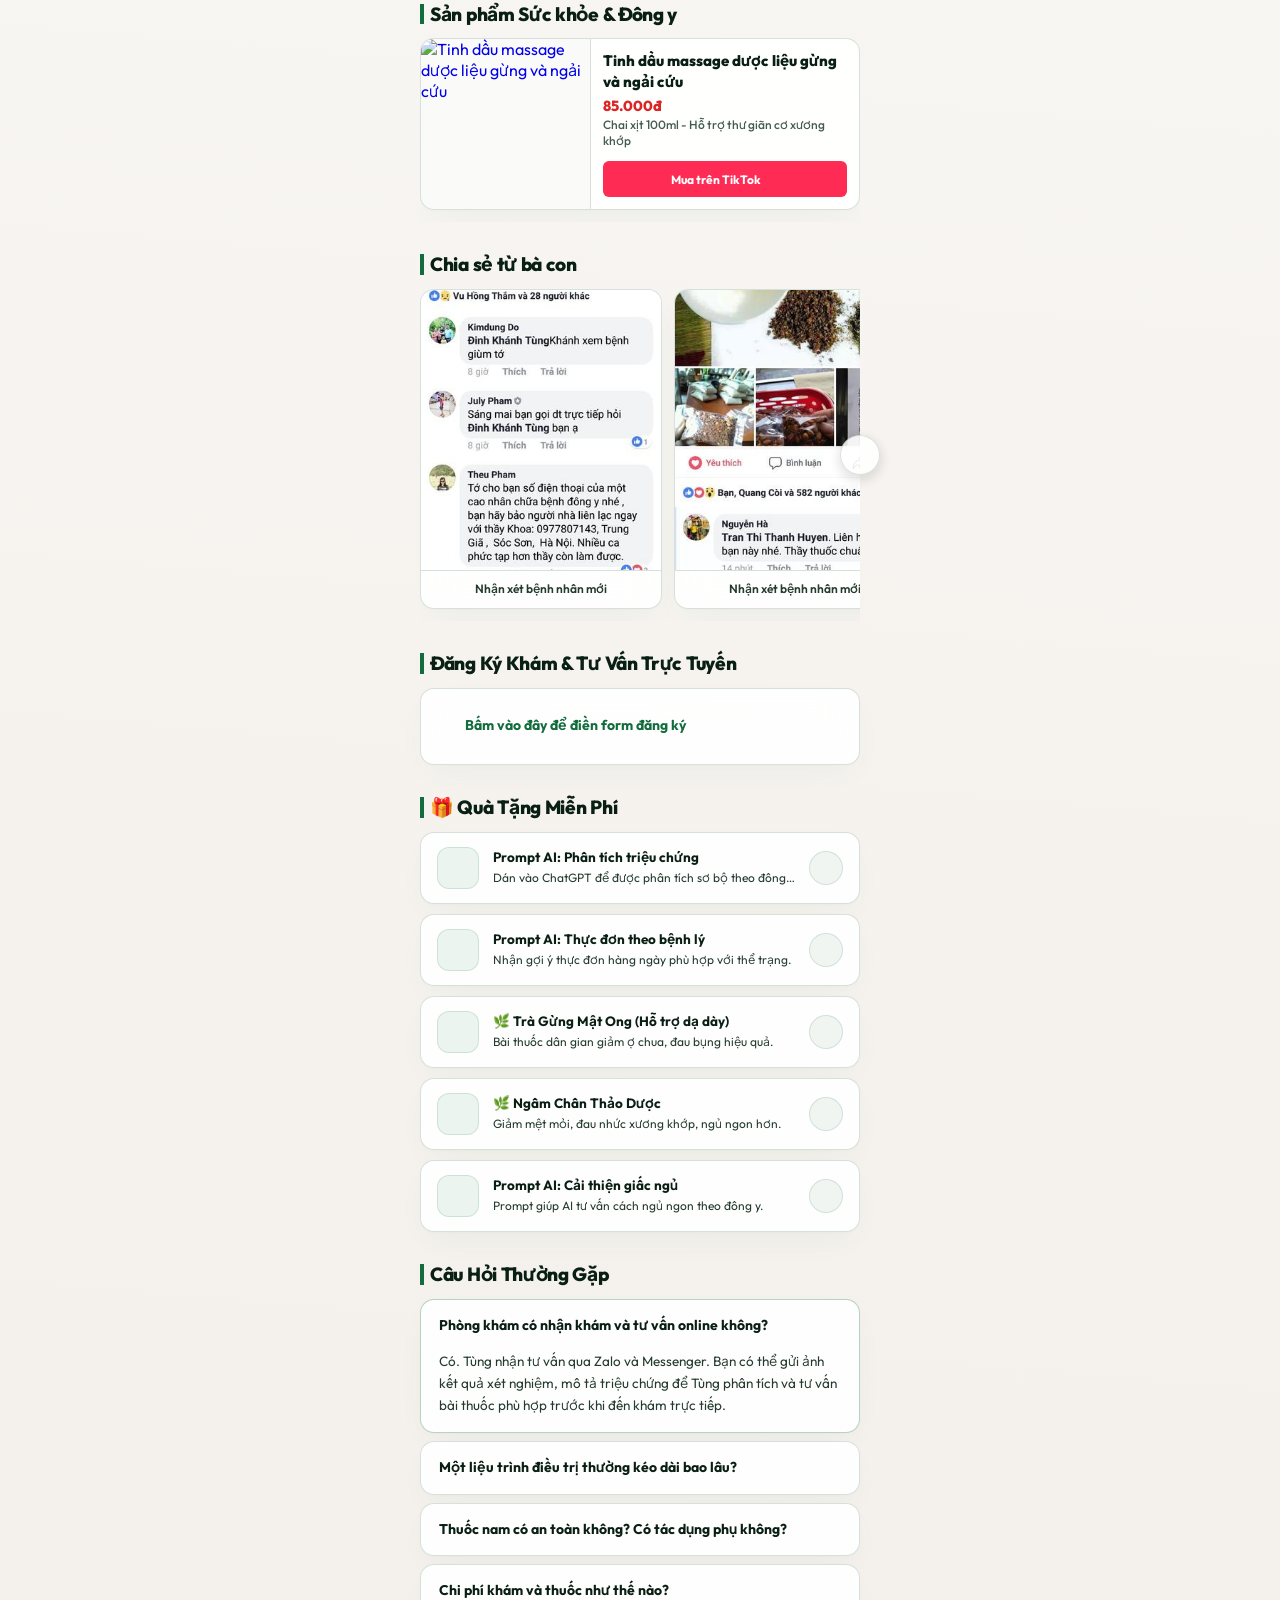
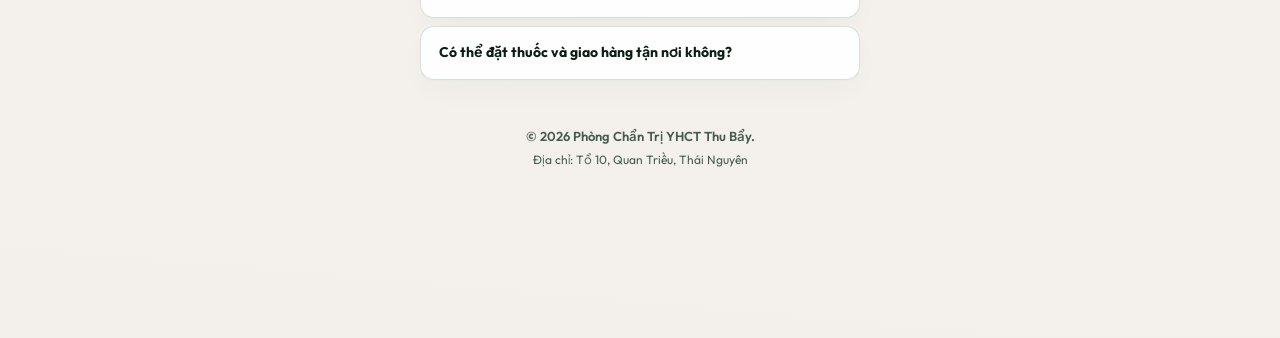
==== commit 20ecf988: "chore(brand): clean clinic profile, remove inflated metrics and non-clinic blocks" ====
--- a/index.html
+++ b/index.html
@@ -12,12 +12,12 @@
   <meta property="og:title" content="Đông y Thu Bẩy - Y học cổ truyền Thái Nguyên">
   <meta property="og:description"
     content="Trang liên kết chính thức của Phòng chẩn trị YHCT Thu Bẩy. Đặt lịch, liên hệ và sản phẩm y khoa thảo dược.">
-  <meta property="og:image" content="https://dinhkhanhtung.vercel.app/assets/og_share_viral_banner.jpg">
+  <meta property="og:image" content="https://dongythubay.vercel.app/assets/og_share_viral_banner.jpg">
   <meta property="og:image:width" content="600">
   <meta property="og:image:height" content="315">
   <meta property="og:type" content="website">
-  <meta property="og:url" content="https://dinhkhanhtung.vercel.app/">
-  <link rel="canonical" href="https://dinhkhanhtung.vercel.app/">
+  <meta property="og:url" content="https://dongythubay.vercel.app/">
+  <link rel="canonical" href="https://dongythubay.vercel.app/">
 
   <!-- Google Fonts: Outfit & Satoshi (fallback to Inter) -->
   <link rel="preconnect" href="https://fonts.googleapis.com">
@@ -40,9 +40,9 @@
     "name": "Đông y Thu Bẩy",
     "alternateName": "Phòng Chẩn Trị YHCT Thu Bẩy",
     "description": "Phòng chẩn trị y học cổ truyền Thu Bẩy chuyên khám chữa bệnh bằng phương pháp châm cứu, bấm huyệt, thuốc nam gia truyền.",
-    "url": "https://dinhkhanhtung.vercel.app/",
-    "logo": "https://dinhkhanhtung.vercel.app/assets/avatar_doctor.png",
-    "image": "https://dinhkhanhtung.vercel.app/assets/og_share_viral_banner.jpg",
+    "url": "https://dongythubay.vercel.app/",
+    "logo": "https://dongythubay.vercel.app/assets/avatar_doctor.png",
+    "image": "https://dongythubay.vercel.app/assets/og_share_viral_banner.jpg",
     "telephone": "0982581222",
     "email": "dinhkhanhtung@outlook.com",
     "address": {
@@ -58,8 +58,9 @@
       "jobTitle": "Thầy thuốc Y học cổ truyền"
     },
     "sameAs": [
+      "https://www.facebook.com/phongchantriyhctthubay",
       "https://www.facebook.com/dinhkhanhtung",
-      "https://www.tiktok.com/@dongy_thubay"
+      "https://www.tiktok.com/@khanhtungdinh"
     ]
   }
   </script>
@@ -128,9 +129,9 @@
         <i data-lucide="calendar"></i>
         <span>Đặt lịch tư vấn</span>
       </a>
-      <a href="#" class="nav-link-item" data-target="services">
-        <i data-lucide="layers"></i>
-        <span>Dịch vụ công nghệ</span>
+      <a href="#" class="nav-link-item" data-target="reviews">
+        <i data-lucide="users"></i>
+        <span>Chia sẻ bà con</span>
       </a>
       <a href="#" class="nav-link-item" data-target="gifts">
         <i data-lucide="gift"></i>
@@ -173,7 +174,7 @@
 
     <!-- Footer -->
     <footer class="app-footer">
-      <p class="copyright">© 2026 YHCT Thu Bẩy. Thiết kế bởi Đinh Khánh Tùng .</p>
+      <p class="copyright">© 2026 Phòng Chẩn Trị YHCT Thu Bẩy.</p>
       <p class="address">Địa chỉ: Tổ 10, Quan Triều, Thái Nguyên</p>
     </footer>
 
